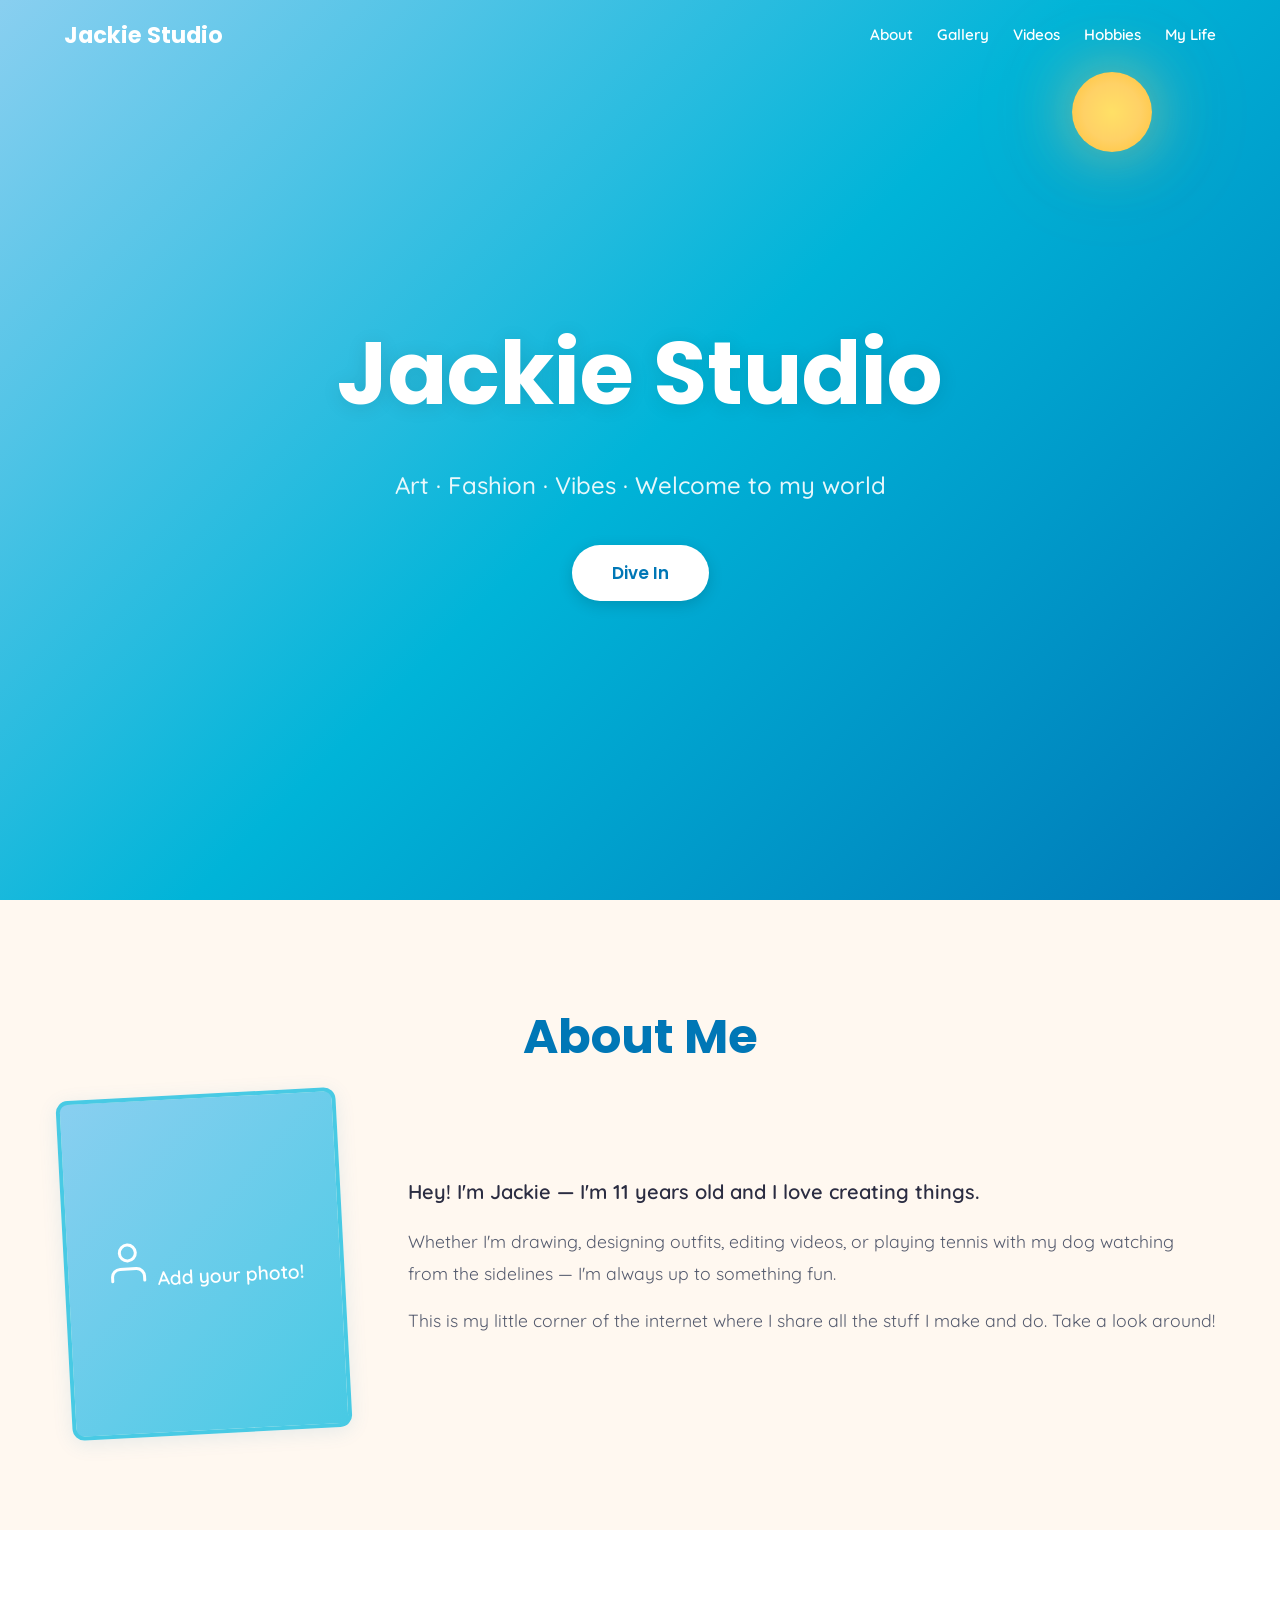
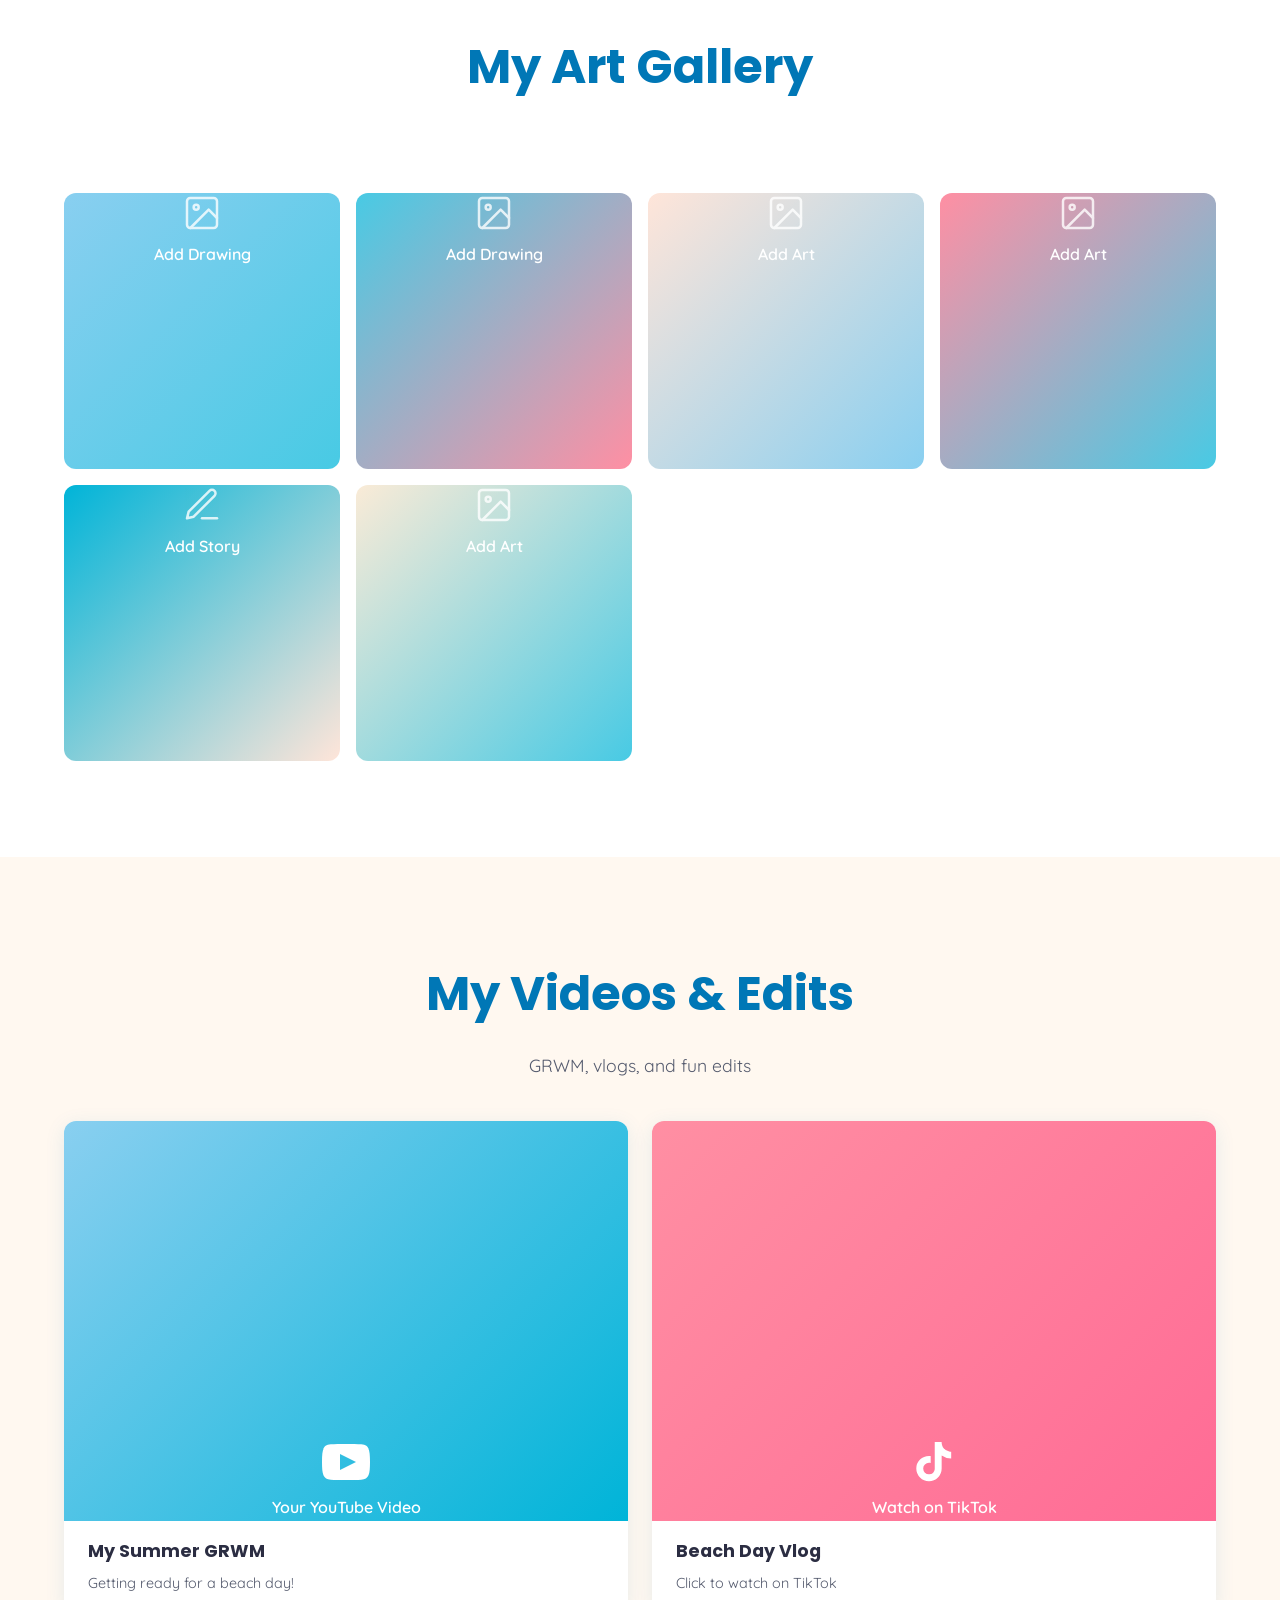
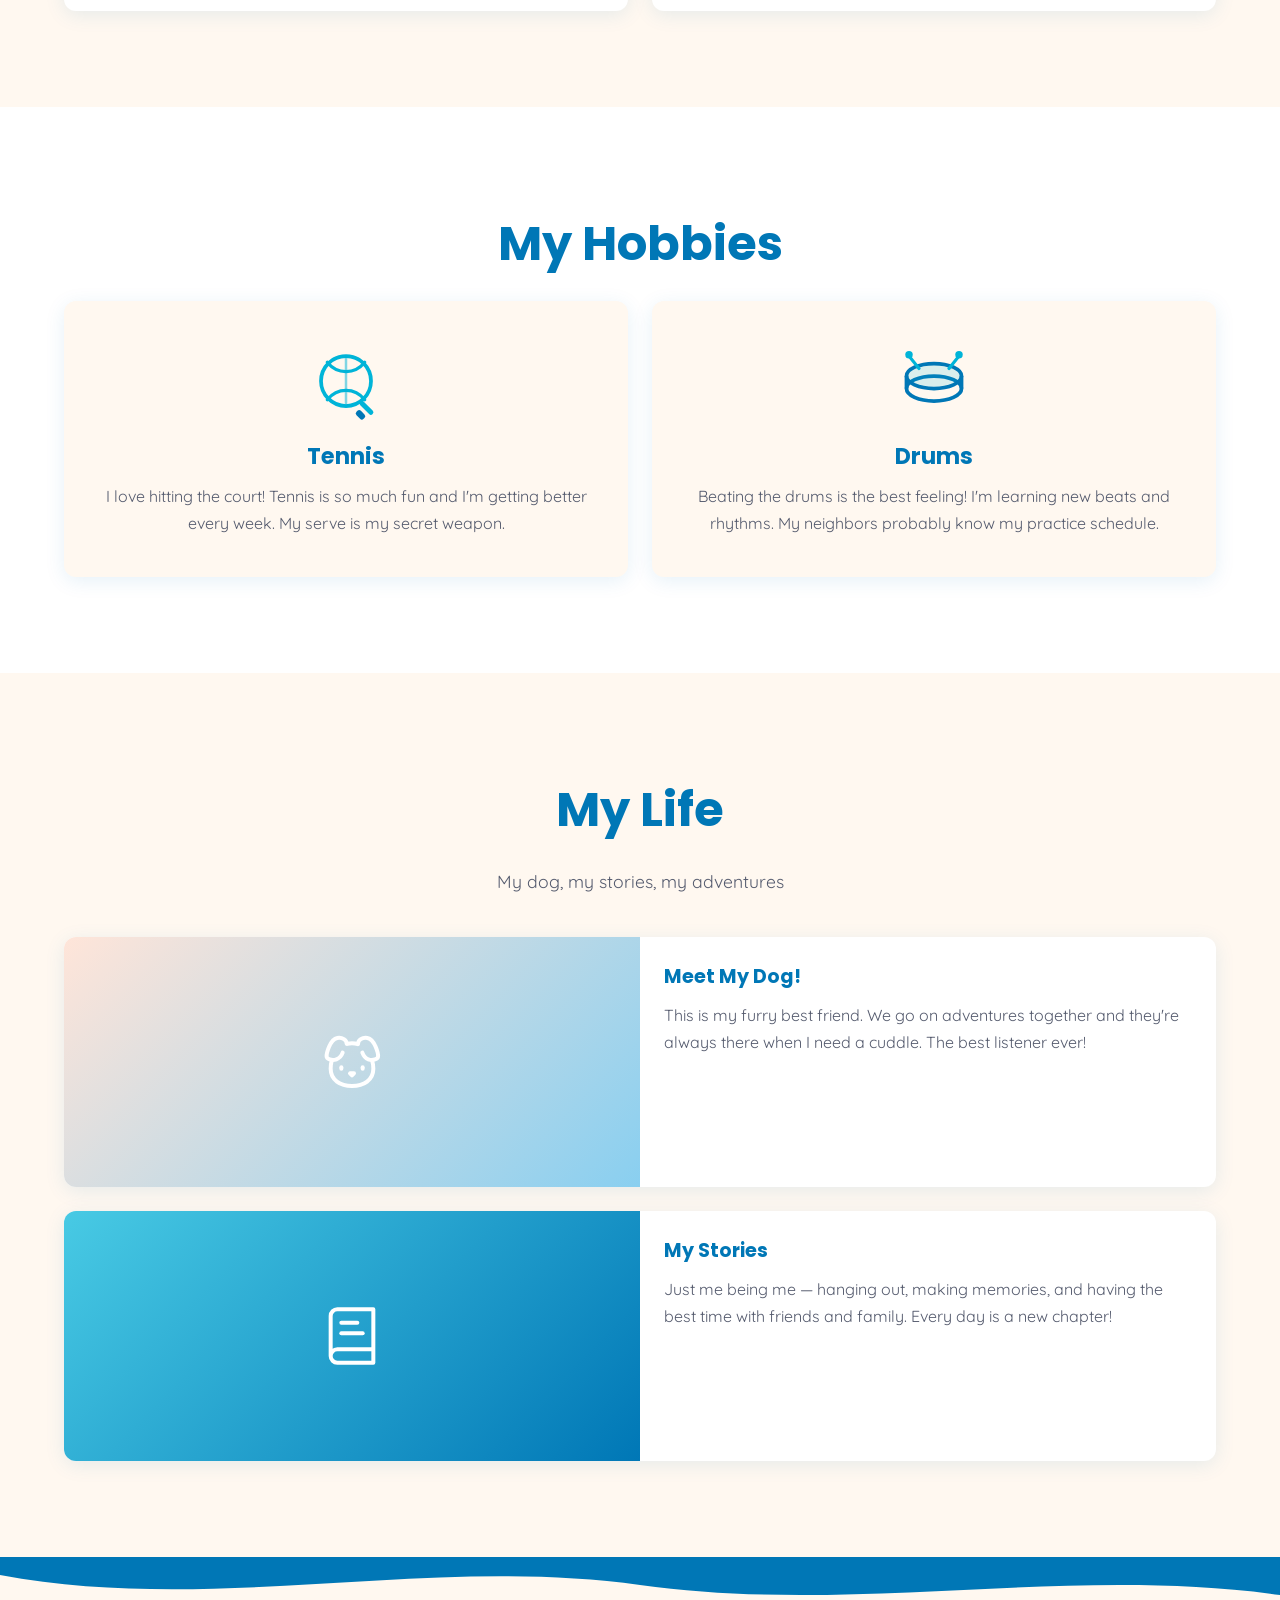
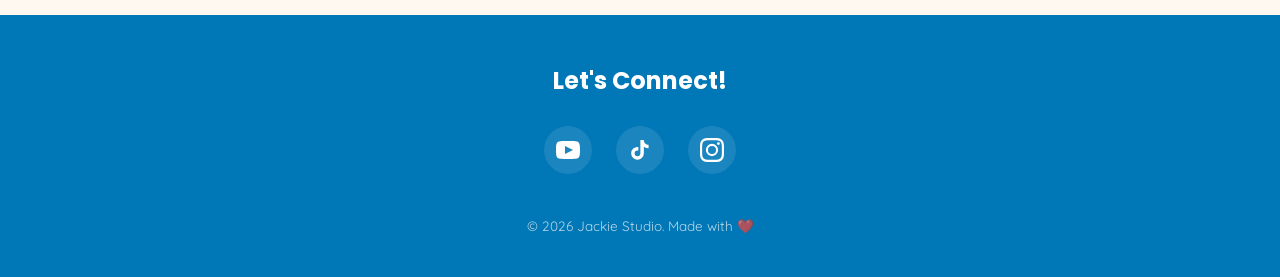
==== index.html @ 84b35cef "Initial commit: Jackie Studio personal website Ocean breeze themed single-page site with hero, about" ====
<!DOCTYPE html>
<html lang="en">
<head>
  <meta charset="UTF-8">
  <meta name="viewport" content="width=device-width, initial-scale=1.0">
  <title>Jackie Studio</title>
  <meta name="description" content="Jackie's creative corner — art, fashion, videos, and vibes.">

  <!-- Fonts -->
  <link rel="preconnect" href="https://fonts.googleapis.com">
  <link rel="preconnect" href="https://fonts.gstatic.com" crossorigin>
  <link href="https://fonts.googleapis.com/css2?family=Poppins:wght@600;700&family=Quicksand:wght@400;500;600&display=swap" rel="stylesheet">

  <!-- Styles -->
  <link rel="stylesheet" href="css/style.css">

  <!-- Favicon (placeholder) -->
  <link rel="icon" href="data:image/svg+xml,<svg xmlns='http://www.w3.org/2000/svg' viewBox='0 0 100 100'><text y='.9em' font-size='90'>🌊</text></svg>">
</head>
<body>

  <!-- ===== NAVBAR ===== -->
  <nav class="navbar" id="navbar">
    <div class="nav-container">
      <a href="#hero" class="nav-logo">Jackie Studio</a>
      <button class="nav-toggle" id="navToggle" aria-label="Toggle menu">
        <span></span>
        <span></span>
        <span></span>
      </button>
      <ul class="nav-links" id="navLinks">
        <li><a href="#about">About</a></li>
        <li><a href="#gallery">Gallery</a></li>
        <li><a href="#videos">Videos</a></li>
        <li><a href="#hobbies">Hobbies</a></li>
        <li><a href="#personal">My Life</a></li>
      </ul>
    </div>
  </nav>

  <!-- ===== HERO ===== -->
  <section class="hero" id="hero">
    <div class="hero-sun"></div>
    <div class="hero-content">
      <h1 class="hero-title">Jackie Studio</h1>
      <p class="hero-tagline">Art &middot; Fashion &middot; Vibes &middot; Welcome to my world</p>
      <a href="#about" class="hero-cta">Dive In</a>
    </div>
    <div class="hero-waves">
      <!-- Wave 1 -->
      <svg class="wave wave-1" viewBox="0 0 2880 120" preserveAspectRatio="none" xmlns="http://www.w3.org/2000/svg">
        <path d="M0,60 C240,120 480,0 720,60 C960,120 1200,0 1440,60 C1680,120 1920,0 2160,60 C2400,120 2640,0 2880,60 L2880,120 L0,120 Z" fill="rgba(255,255,255,0.35)"/>
      </svg>
      <!-- Wave 2 -->
      <svg class="wave wave-2" viewBox="0 0 2880 120" preserveAspectRatio="none" xmlns="http://www.w3.org/2000/svg">
        <path d="M0,80 C180,30 360,110 540,60 C720,10 900,100 1080,60 C1260,20 1440,90 1620,60 C1800,30 1980,100 2160,60 C2340,20 2520,90 2700,60 C2790,40 2880,70 2880,70 L2880,120 L0,120 Z" fill="rgba(255,255,255,0.5)"/>
      </svg>
      <!-- Wave 3 -->
      <svg class="wave wave-3" viewBox="0 0 2880 120" preserveAspectRatio="none" xmlns="http://www.w3.org/2000/svg">
        <path d="M0,40 C360,100 720,20 1080,70 C1440,120 1800,30 2160,80 C2520,30 2700,90 2880,50 L2880,120 L0,120 Z" fill="rgba(255,255,255,0.7)"/>
      </svg>
    </div>
  </section>

  <!-- ===== ABOUT ===== -->
  <section class="section about" id="about">
    <div class="container">
      <h2 class="section-title animate-on-scroll">About Me</h2>
      <div class="about-grid">
        <div class="about-image animate-on-scroll">
          <div class="about-image-frame">
            <div class="about-image-placeholder">
              <svg width="48" height="48" viewBox="0 0 24 24" fill="none" stroke="currentColor" stroke-width="1.5" stroke-linecap="round" stroke-linejoin="round">
                <path d="M20 21v-2a4 4 0 0 0-4-4H8a4 4 0 0 0-4 4v2"/>
                <circle cx="12" cy="7" r="4"/>
              </svg>
              <span>Add your photo!</span>
            </div>
          </div>
        </div>
        <div class="about-text animate-on-scroll">
          <p>Hey! I'm Jackie — I'm 11 years old and I love creating things.</p>
          <p>Whether I'm drawing, designing outfits, editing videos, or playing tennis with my dog watching from the sidelines — I'm always up to something fun.</p>
          <p>This is my little corner of the internet where I share all the stuff I make and do. Take a look around!</p>
        </div>
      </div>
    </div>
  </section>

  <!-- ===== GALLERY ===== -->
  <section class="section gallery" id="gallery">
    <div class="container">
      <h2 class="section-title animate-on-scroll">My Art Gallery</h2>
      <p class="section-subtitle animate-on-scroll">Drawings, fashion designs, and creative stuff</p>
      <div class="gallery-grid">
        <!-- Gallery Item 1 -->
        <div class="gallery-item animate-on-scroll">
          <div class="gallery-placeholder">
            <svg viewBox="0 0 24 24" fill="none" stroke="currentColor" stroke-width="1.5" stroke-linecap="round" stroke-linejoin="round">
              <rect x="3" y="3" width="18" height="18" rx="2" ry="2"/>
              <circle cx="8.5" cy="8.5" r="1.5"/>
              <polyline points="21 15 16 10 5 21"/>
            </svg>
            <span>Add Drawing</span>
          </div>
          <div class="gallery-overlay">
            <span class="gallery-caption">My Drawing</span>
            <span class="gallery-category">Drawing</span>
          </div>
        </div>
        <!-- Gallery Item 2 -->
        <div class="gallery-item animate-on-scroll" style="background: linear-gradient(135deg, #48CAE4, #FF8FA3);">
          <div class="gallery-placeholder">
            <svg viewBox="0 0 24 24" fill="none" stroke="currentColor" stroke-width="1.5" stroke-linecap="round" stroke-linejoin="round">
              <rect x="3" y="3" width="18" height="18" rx="2" ry="2"/>
              <circle cx="8.5" cy="8.5" r="1.5"/>
              <polyline points="21 15 16 10 5 21"/>
            </svg>
            <span>Add Drawing</span>
          </div>
          <div class="gallery-overlay">
            <span class="gallery-caption">Fashion Design</span>
            <span class="gallery-category">Fashion</span>
          </div>
        </div>
        <!-- Gallery Item 3 -->
        <div class="gallery-item animate-on-scroll" style="background: linear-gradient(135deg, #FFE5D9, #89CFF0);">
          <div class="gallery-placeholder">
            <svg viewBox="0 0 24 24" fill="none" stroke="currentColor" stroke-width="1.5" stroke-linecap="round" stroke-linejoin="round">
              <rect x="3" y="3" width="18" height="18" rx="2" ry="2"/>
              <circle cx="8.5" cy="8.5" r="1.5"/>
              <polyline points="21 15 16 10 5 21"/>
            </svg>
            <span>Add Art</span>
          </div>
          <div class="gallery-overlay">
            <span class="gallery-caption">Sketch</span>
            <span class="gallery-category">Drawing</span>
          </div>
        </div>
        <!-- Gallery Item 4 -->
        <div class="gallery-item animate-on-scroll" style="background: linear-gradient(135deg, #FF8FA3, #48CAE4);">
          <div class="gallery-placeholder">
            <svg viewBox="0 0 24 24" fill="none" stroke="currentColor" stroke-width="1.5" stroke-linecap="round" stroke-linejoin="round">
              <rect x="3" y="3" width="18" height="18" rx="2" ry="2"/>
              <circle cx="8.5" cy="8.5" r="1.5"/>
              <polyline points="21 15 16 10 5 21"/>
            </svg>
            <span>Add Art</span>
          </div>
          <div class="gallery-overlay">
            <span class="gallery-caption">Outfit Design</span>
            <span class="gallery-category">Fashion</span>
          </div>
        </div>
        <!-- Gallery Item 5 -->
        <div class="gallery-item animate-on-scroll" style="background: linear-gradient(135deg, #00B4D8, #FFE5D9);">
          <div class="gallery-placeholder">
            <svg viewBox="0 0 24 24" fill="none" stroke="currentColor" stroke-width="1.5" stroke-linecap="round" stroke-linejoin="round">
              <path d="M12 20h9"/>
              <path d="M16.5 3.5a2.121 2.121 0 0 1 3 3L7 19l-4 1 1-4L16.5 3.5z"/>
            </svg>
            <span>Add Story</span>
          </div>
          <div class="gallery-overlay">
            <span class="gallery-caption">Story Excerpt</span>
            <span class="gallery-category">Writing</span>
          </div>
        </div>
        <!-- Gallery Item 6 -->
        <div class="gallery-item animate-on-scroll" style="background: linear-gradient(135deg, #FAEBD7, #48CAE4);">
          <div class="gallery-placeholder">
            <svg viewBox="0 0 24 24" fill="none" stroke="currentColor" stroke-width="1.5" stroke-linecap="round" stroke-linejoin="round">
              <rect x="3" y="3" width="18" height="18" rx="2" ry="2"/>
              <circle cx="8.5" cy="8.5" r="1.5"/>
              <polyline points="21 15 16 10 5 21"/>
            </svg>
            <span>Add Art</span>
          </div>
          <div class="gallery-overlay">
            <span class="gallery-caption">More Art</span>
            <span class="gallery-category">Drawing</span>
          </div>
        </div>
      </div>
    </div>
  </section>

  <!-- Lightbox -->
  <div class="lightbox" id="lightbox" role="dialog" aria-hidden="true">
    <button class="lightbox-close" aria-label="Close">&times;</button>
    <button class="lightbox-prev" aria-label="Previous">&#10094;</button>
    <button class="lightbox-next" aria-label="Next">&#10095;</button>
    <div class="lightbox-content">
      <img class="lightbox-image" id="lightboxImage" src="" alt="">
      <p class="lightbox-caption" id="lightboxCaption"></p>
    </div>
  </div>

  <!-- ===== VIDEOS ===== -->
  <section class="section videos" id="videos">
    <div class="container">
      <h2 class="section-title animate-on-scroll">My Videos & Edits</h2>
      <p class="section-subtitle animate-on-scroll">GRWM, vlogs, and fun edits</p>
      <div class="video-grid">
        <!-- YouTube Video Card -->
        <div class="video-card animate-on-scroll">
          <div class="video-embed">
            <div class="video-placeholder">
              <svg viewBox="0 0 24 24" fill="currentColor">
                <path d="M19.615 3.184c-3.604-.246-11.631-.245-15.23 0-3.897.266-4.356 2.62-4.385 8.816.029 6.185.484 8.549 4.385 8.816 3.6.245 11.626.246 15.23 0 3.897-.266 4.356-2.62 4.385-8.816-.029-6.185-.484-8.549-4.385-8.816zm-10.615 12.816v-8l8 3.993-8 4.007z"/>
              </svg>
              <span>Your YouTube Video</span>
            </div>
          </div>
          <div class="video-info">
            <h3>My Summer GRWM</h3>
            <p>Getting ready for a beach day!</p>
          </div>
        </div>
        <!-- TikTok Link Card -->
        <div class="video-card video-link-card animate-on-scroll">
          <div class="video-embed" style="background: linear-gradient(135deg, #FF8FA3, #FF6B95);">
            <div class="video-placeholder">
              <svg viewBox="0 0 24 24" fill="currentColor">
                <path d="M19.59 6.69a4.83 4.83 0 0 1-3.77-4.25V2h-3.45v13.67a2.89 2.89 0 0 1-2.88 2.5 2.89 2.89 0 0 1 0-5.78c.29 0 .58.04.85.12V9.01a6.33 6.33 0 0 0-.85-.06 6.34 6.34 0 0 0 0 12.68 6.34 6.34 0 0 0 6.34-6.34V8.75a8.18 8.18 0 0 0 4.76 1.52V6.84a4.84 4.84 0 0 1-1-.15z"/>
              </svg>
              <span>Watch on TikTok</span>
            </div>
          </div>
          <div class="video-info">
            <h3>Beach Day Vlog</h3>
            <p>Click to watch on TikTok</p>
          </div>
          <a href="#" target="_blank" rel="noopener" class="video-link-overlay" aria-label="Watch on TikTok"></a>
        </div>
      </div>
    </div>
  </section>

  <!-- ===== HOBBIES ===== -->
  <section class="section hobbies" id="hobbies">
    <div class="container">
      <h2 class="section-title animate-on-scroll">My Hobbies</h2>
      <div class="hobbies-grid">
        <!-- Tennis -->
        <div class="hobby-card animate-on-scroll">
          <div class="hobby-icon">
            <svg viewBox="0 0 64 64" fill="none" xmlns="http://www.w3.org/2000/svg">
              <circle cx="32" cy="32" r="20" stroke="#00B4D8" stroke-width="3"/>
              <path d="M17 17c8 10 22 10 30 0" stroke="#00B4D8" stroke-width="2.5" stroke-linecap="round"/>
              <path d="M17 47c8-10 22-10 30 0" stroke="#00B4D8" stroke-width="2.5" stroke-linecap="round"/>
              <line x1="32" y1="12" x2="32" y2="52" stroke="#00B4D8" stroke-width="2" opacity="0.5"/>
              <rect x="42" y="50" width="4" height="14" rx="2" fill="#00B4D8" transform="rotate(-45 42 50)"/>
              <rect x="39" y="58" width="5" height="8" rx="2" fill="#0077B6" transform="rotate(-45 39 58)"/>
            </svg>
          </div>
          <h3>Tennis</h3>
          <p>I love hitting the court! Tennis is so much fun and I'm getting better every week. My serve is my secret weapon.</p>
        </div>
        <!-- Drums -->
        <div class="hobby-card animate-on-scroll">
          <div class="hobby-icon">
            <svg viewBox="0 0 64 64" fill="none" xmlns="http://www.w3.org/2000/svg">
              <ellipse cx="32" cy="38" rx="22" ry="10" stroke="#0077B6" stroke-width="3"/>
              <line x1="10" y1="38" x2="10" y2="28" stroke="#0077B6" stroke-width="3"/>
              <line x1="54" y1="38" x2="54" y2="28" stroke="#0077B6" stroke-width="3"/>
              <ellipse cx="32" cy="28" rx="22" ry="10" stroke="#0077B6" stroke-width="3" fill="rgba(0,180,216,0.15)"/>
              <line x1="20" y1="22" x2="12" y2="12" stroke="#00B4D8" stroke-width="2.5" stroke-linecap="round"/>
              <line x1="44" y1="22" x2="52" y2="12" stroke="#00B4D8" stroke-width="2.5" stroke-linecap="round"/>
              <circle cx="12" cy="11" r="3" fill="#00B4D8"/>
              <circle cx="52" cy="11" r="3" fill="#00B4D8"/>
            </svg>
          </div>
          <h3>Drums</h3>
          <p>Beating the drums is the best feeling! I'm learning new beats and rhythms. My neighbors probably know my practice schedule.</p>
        </div>
      </div>
    </div>
  </section>

  <!-- ===== PERSONAL ===== -->
  <section class="section personal" id="personal">
    <div class="container">
      <h2 class="section-title animate-on-scroll">My Life</h2>
      <p class="section-subtitle animate-on-scroll">My dog, my stories, my adventures</p>
      <div class="personal-grid">
        <!-- Dog Card -->
        <div class="personal-card animate-on-scroll">
          <div class="personal-card-image">
            <svg width="64" height="64" viewBox="0 0 24 24" fill="none" stroke="currentColor" stroke-width="1.5" stroke-linecap="round" stroke-linejoin="round">
              <path d="M10 5.172C10 3.782 8.423 2.679 6.5 3c-2.823.47-4.113 6.006-4 7 .08.703 1.725 1.722 3.656 1 1.261-.472 1.96-1.45 2.344-2.5"/>
              <path d="M14.267 5.172c0-1.39 1.577-2.493 3.5-2.172 2.823.47 4.113 6.006 4 7-.08.703-1.725 1.722-3.656 1-1.261-.472-1.855-1.45-2.239-2.5"/>
              <path d="M8 14v.5"/>
              <path d="M16 14v.5"/>
              <path d="M11.25 16.25h1.5L12 17l-.75-.75z"/>
              <path d="M4.42 11.247A13.152 13.152 0 0 0 4 14.556C4 18.728 7.582 21 12 21s8-2.272 8-6.444c0-1.061-.162-2.2-.493-3.309m-9.243-6.082A8.801 8.801 0 0 1 12 5c.78 0 1.5.108 2.161.306"/>
            </svg>
          </div>
          <div class="personal-card-content">
            <h3>Meet My Dog!</h3>
            <p>This is my furry best friend. We go on adventures together and they're always there when I need a cuddle. The best listener ever!</p>
          </div>
        </div>
        <!-- Stories Card -->
        <div class="personal-card animate-on-scroll">
          <div class="personal-card-image" style="background: linear-gradient(135deg, #48CAE4, #0077B6);">
            <svg width="64" height="64" viewBox="0 0 24 24" fill="none" stroke="currentColor" stroke-width="1.5" stroke-linecap="round" stroke-linejoin="round">
              <path d="M4 19.5v-15A2.5 2.5 0 0 1 6.5 2H20v20H6.5a2.5 2.5 0 0 1 0-5H20"/>
              <path d="M8 7h6"/>
              <path d="M8 11h8"/>
            </svg>
          </div>
          <div class="personal-card-content">
            <h3>My Stories</h3>
            <p>Just me being me — hanging out, making memories, and having the best time with friends and family. Every day is a new chapter!</p>
          </div>
        </div>
      </div>
    </div>
  </section>

  <!-- ===== FOOTER ===== -->
  <footer class="footer" id="footer">
    <div class="footer-waves">
      <svg viewBox="0 0 1440 60" preserveAspectRatio="none" xmlns="http://www.w3.org/2000/svg">
        <path d="M0,60 L0,20 C240,60 480,0 720,30 C960,60 1200,10 1440,40 L1440,60 Z" fill="var(--color-sand-light)"/>
      </svg>
    </div>
    <div class="footer-content container">
      <h3>Let's Connect!</h3>
      <div class="social-links">
        <!-- YouTube -->
        <a href="#" target="_blank" rel="noopener" class="social-link" aria-label="YouTube">
          <svg viewBox="0 0 24 24"><path d="M19.615 3.184c-3.604-.246-11.631-.245-15.23 0-3.897.266-4.356 2.62-4.385 8.816.029 6.185.484 8.549 4.385 8.816 3.6.245 11.626.246 15.23 0 3.897-.266 4.356-2.62 4.385-8.816-.029-6.185-.484-8.549-4.385-8.816zm-10.615 12.816v-8l8 3.993-8 4.007z"/></svg>
        </a>
        <!-- TikTok -->
        <a href="#" target="_blank" rel="noopener" class="social-link" aria-label="TikTok">
          <svg viewBox="0 0 24 24"><path d="M19.59 6.69a4.83 4.83 0 0 1-3.77-4.25V2h-3.45v13.67a2.89 2.89 0 0 1-2.88 2.5 2.89 2.89 0 0 1 0-5.78c.29 0 .58.04.85.12V9.01a6.33 6.33 0 0 0-.85-.06 6.34 6.34 0 0 0 0 12.68 6.34 6.34 0 0 0 6.34-6.34V8.75a8.18 8.18 0 0 0 4.76 1.52V6.84a4.84 4.84 0 0 1-1-.15z"/></svg>
        </a>
        <!-- Instagram -->
        <a href="#" target="_blank" rel="noopener" class="social-link" aria-label="Instagram">
          <svg viewBox="0 0 24 24"><path d="M12 2.163c3.204 0 3.584.012 4.85.07 3.252.148 4.771 1.691 4.919 4.919.058 1.265.069 1.645.069 4.849 0 3.205-.012 3.584-.069 4.849-.149 3.225-1.664 4.771-4.919 4.919-1.266.058-1.644.07-4.85.07-3.204 0-3.584-.012-4.849-.07-3.26-.149-4.771-1.699-4.919-4.92-.058-1.265-.07-1.644-.07-4.849 0-3.204.013-3.583.07-4.849.149-3.227 1.664-4.771 4.919-4.919 1.266-.057 1.645-.069 4.849-.069zM12 0C8.741 0 8.333.014 7.053.072 2.695.272.273 2.69.073 7.052.014 8.333 0 8.741 0 12c0 3.259.014 3.668.072 4.948.2 4.358 2.618 6.78 6.98 6.98C8.333 23.986 8.741 24 12 24c3.259 0 3.668-.014 4.948-.072 4.354-.2 6.782-2.618 6.979-6.98.059-1.28.073-1.689.073-4.948 0-3.259-.014-3.667-.072-4.947-.196-4.354-2.617-6.78-6.979-6.98C15.668.014 15.259 0 12 0zm0 5.838a6.162 6.162 0 1 0 0 12.324 6.162 6.162 0 0 0 0-12.324zM12 16a4 4 0 1 1 0-8 4 4 0 0 1 0 8zm6.406-11.845a1.44 1.44 0 1 0 0 2.881 1.44 1.44 0 0 0 0-2.881z"/></svg>
        </a>
      </div>
      <p class="footer-copy">&copy; 2026 Jackie Studio. Made with &#10084;&#65039;</p>
    </div>
  </footer>

  <!-- Scripts -->
  <script src="js/main.js"></script>
</body>
</html>
---- css/style.css ----
/* ========================================
   Jackie Studio — Ocean Breeze Theme
   ======================================== */

/* --- Design Tokens --- */
:root {
  --color-sky: #89CFF0;
  --color-ocean-light: #48CAE4;
  --color-ocean: #00B4D8;
  --color-ocean-deep: #0077B6;

  --color-sand: #FAEBD7;
  --color-sand-light: #FFF8F0;
  --color-shell: #FFE5D9;
  --color-coral: #FF8FA3;

  --color-white: #FFFFFF;
  --color-text: #2B2D42;
  --color-text-light: #555B6E;

  --font-heading: 'Poppins', sans-serif;
  --font-body: 'Quicksand', sans-serif;

  --space-xs: 0.5rem;
  --space-sm: 1rem;
  --space-md: 1.5rem;
  --space-lg: 2.5rem;
  --space-xl: 4rem;
  --space-2xl: 6rem;

  --radius: 12px;
  --shadow-card: 0 4px 20px rgba(0, 119, 182, 0.1);
  --shadow-card-hover: 0 8px 30px rgba(0, 119, 182, 0.18);
  --transition: 0.3s ease;
}

/* --- Reset --- */
*, *::before, *::after {
  box-sizing: border-box;
  margin: 0;
  padding: 0;
}

html {
  scroll-behavior: smooth;
  scroll-padding-top: 80px;
}

body {
  font-family: var(--font-body);
  color: var(--color-text);
  background: var(--color-sand-light);
  line-height: 1.7;
  overflow-x: hidden;
}

img {
  max-width: 100%;
  display: block;
}

a {
  text-decoration: none;
  color: inherit;
}

/* --- Layout --- */
.container {
  max-width: 1200px;
  margin: 0 auto;
  padding: 0 var(--space-md);
}

.section {
  padding: var(--space-2xl) 0;
  position: relative;
}

.section-title {
  font-family: var(--font-heading);
  font-size: clamp(2rem, 5vw, 3rem);
  text-align: center;
  margin-bottom: var(--space-sm);
  color: var(--color-ocean-deep);
}

.section-subtitle {
  text-align: center;
  color: var(--color-text-light);
  margin-bottom: var(--space-lg);
  font-size: 1.1rem;
}

/* --- Navbar --- */
.navbar {
  position: fixed;
  top: 0;
  width: 100%;
  z-index: 1000;
  padding: var(--space-sm) 0;
  transition: background var(--transition), box-shadow var(--transition);
}

.navbar.scrolled {
  background: var(--color-white);
  box-shadow: 0 2px 16px rgba(0, 0, 0, 0.08);
}

.navbar.scrolled .nav-logo {
  color: var(--color-ocean-deep);
}

.navbar.scrolled .nav-links a {
  color: var(--color-text);
}

.navbar.scrolled .nav-toggle span {
  background: var(--color-ocean-deep);
}

.nav-container {
  max-width: 1200px;
  margin: 0 auto;
  padding: 0 var(--space-md);
  display: flex;
  align-items: center;
  justify-content: space-between;
}

.nav-logo {
  font-family: var(--font-heading);
  font-size: 1.4rem;
  font-weight: 700;
  color: var(--color-white);
  transition: color var(--transition);
}

.nav-links {
  display: flex;
  list-style: none;
  gap: var(--space-md);
}

.nav-links a {
  font-family: var(--font-body);
  font-weight: 600;
  font-size: 0.95rem;
  color: var(--color-white);
  transition: color var(--transition);
  position: relative;
}

.nav-links a::after {
  content: '';
  position: absolute;
  bottom: -4px;
  left: 0;
  width: 0;
  height: 2px;
  background: var(--color-coral);
  transition: width var(--transition);
}

.nav-links a:hover::after {
  width: 100%;
}

/* Hamburger */
.nav-toggle {
  display: none;
  flex-direction: column;
  gap: 5px;
  background: none;
  border: none;
  cursor: pointer;
  padding: 4px;
}

.nav-toggle span {
  display: block;
  width: 26px;
  height: 3px;
  background: var(--color-white);
  border-radius: 2px;
  transition: var(--transition);
}

.nav-toggle.active span:nth-child(1) {
  transform: rotate(45deg) translate(5px, 6px);
}

.nav-toggle.active span:nth-child(2) {
  opacity: 0;
}

.nav-toggle.active span:nth-child(3) {
  transform: rotate(-45deg) translate(5px, -6px);
}

/* --- Hero --- */
.hero {
  min-height: 100vh;
  display: flex;
  align-items: center;
  justify-content: center;
  position: relative;
  background: linear-gradient(135deg, var(--color-sky) 0%, var(--color-ocean) 50%, var(--color-ocean-deep) 100%);
  overflow: hidden;
}

.hero-content {
  text-align: center;
  z-index: 2;
  padding: 0 var(--space-md);
}

.hero-title {
  font-family: var(--font-heading);
  font-size: clamp(3rem, 8vw, 5.5rem);
  font-weight: 700;
  color: var(--color-white);
  margin-bottom: var(--space-sm);
  text-shadow: 0 2px 20px rgba(0, 0, 0, 0.1);
}

.hero-tagline {
  font-size: clamp(1.1rem, 3vw, 1.5rem);
  color: rgba(255, 255, 255, 0.9);
  margin-bottom: var(--space-lg);
  font-weight: 500;
}

.hero-cta {
  display: inline-block;
  padding: 0.85rem 2.5rem;
  background: var(--color-white);
  color: var(--color-ocean-deep);
  font-family: var(--font-heading);
  font-weight: 600;
  font-size: 1.05rem;
  border-radius: 50px;
  transition: transform var(--transition), box-shadow var(--transition);
  box-shadow: 0 4px 15px rgba(0, 0, 0, 0.15);
}

.hero-cta:hover {
  transform: translateY(-3px);
  box-shadow: 0 8px 25px rgba(0, 0, 0, 0.2);
}

/* Sun decoration */
.hero-sun {
  position: absolute;
  top: 8%;
  right: 10%;
  width: 80px;
  height: 80px;
  border-radius: 50%;
  background: radial-gradient(circle, #FFE066, #FFD166, #FFC233);
  box-shadow: 0 0 60px rgba(255, 209, 102, 0.5), 0 0 120px rgba(255, 209, 102, 0.2);
  animation: sun-pulse 4s ease-in-out infinite;
  z-index: 1;
}

@keyframes sun-pulse {
  0%, 100% { box-shadow: 0 0 60px rgba(255, 209, 102, 0.5), 0 0 120px rgba(255, 209, 102, 0.2); }
  50% { box-shadow: 0 0 80px rgba(255, 209, 102, 0.7), 0 0 160px rgba(255, 209, 102, 0.3); }
}

/* Waves */
.hero-waves {
  position: absolute;
  bottom: -2px;
  left: 0;
  width: 100%;
  z-index: 1;
}

.wave {
  position: absolute;
  bottom: 0;
  left: 0;
  width: 200%;
  height: 100%;
}

.wave-1 { animation: wave-slide 7s linear infinite; }
.wave-2 { animation: wave-slide 11s linear infinite reverse; }
.wave-3 { animation: wave-slide 15s linear infinite; }

@keyframes wave-slide {
  0% { transform: translateX(0); }
  100% { transform: translateX(-50%); }
}

/* --- About --- */
.about {
  background: var(--color-sand-light);
}

.about-grid {
  display: grid;
  grid-template-columns: 1fr;
  gap: var(--space-lg);
  align-items: center;
}

.about-image-frame {
  width: 280px;
  height: 340px;
  margin: 0 auto;
  border-radius: var(--radius);
  border: 4px solid var(--color-ocean-light);
  overflow: hidden;
  background: linear-gradient(135deg, var(--color-sky), var(--color-ocean-light));
  display: flex;
  align-items: center;
  justify-content: center;
  transform: rotate(-3deg);
  box-shadow: var(--shadow-card);
  transition: transform var(--transition);
}

.about-image-frame:hover {
  transform: rotate(0deg);
}

.about-image-frame img {
  width: 100%;
  height: 100%;
  object-fit: cover;
}

.about-image-placeholder {
  color: white;
  font-size: 1.2rem;
  font-weight: 600;
  text-align: center;
  padding: var(--space-sm);
}

.about-text p {
  margin-bottom: var(--space-sm);
  font-size: 1.1rem;
  color: var(--color-text-light);
  line-height: 1.8;
}

.about-text p:first-child {
  font-size: 1.25rem;
  color: var(--color-text);
  font-weight: 600;
}

/* --- Gallery --- */
.gallery {
  background: var(--color-white);
}

.gallery-grid {
  display: grid;
  grid-template-columns: repeat(auto-fill, minmax(250px, 1fr));
  gap: var(--space-sm);
}

.gallery-item {
  position: relative;
  overflow: hidden;
  border-radius: var(--radius);
  cursor: pointer;
  aspect-ratio: 1;
  background: linear-gradient(135deg, var(--color-sky), var(--color-ocean-light));
}

.gallery-item img {
  width: 100%;
  height: 100%;
  object-fit: cover;
  transition: transform 0.4s ease;
}

.gallery-item:hover img {
  transform: scale(1.08);
}

.gallery-overlay {
  position: absolute;
  bottom: 0;
  left: 0;
  right: 0;
  background: linear-gradient(transparent, rgba(0, 119, 182, 0.85));
  padding: var(--space-md);
  opacity: 0;
  transform: translateY(10px);
  transition: all var(--transition);
  color: var(--color-white);
}

.gallery-item:hover .gallery-overlay {
  opacity: 1;
  transform: translateY(0);
}

.gallery-caption {
  font-weight: 600;
  font-size: 1rem;
  display: block;
}

.gallery-category {
  font-size: 0.8rem;
  opacity: 0.8;
  text-transform: uppercase;
  letter-spacing: 1px;
  margin-top: 4px;
  display: block;
}

.gallery-placeholder {
  display: flex;
  flex-direction: column;
  align-items: center;
  justify-content: center;
  color: white;
  font-weight: 600;
  gap: 0.5rem;
}

.gallery-placeholder svg {
  width: 40px;
  height: 40px;
  opacity: 0.8;
}

/* --- Lightbox --- */
.lightbox {
  position: fixed;
  inset: 0;
  background: rgba(0, 0, 0, 0.92);
  z-index: 2000;
  display: flex;
  align-items: center;
  justify-content: center;
  opacity: 0;
  visibility: hidden;
  transition: opacity 0.3s ease, visibility 0.3s ease;
}

.lightbox.active {
  opacity: 1;
  visibility: visible;
}

.lightbox-content {
  text-align: center;
}

.lightbox-image {
  max-width: 90vw;
  max-height: 80vh;
  border-radius: var(--radius);
  object-fit: contain;
}

.lightbox-caption {
  color: var(--color-white);
  margin-top: var(--space-sm);
  font-size: 1.1rem;
  font-weight: 500;
}

.lightbox-close,
.lightbox-prev,
.lightbox-next {
  position: absolute;
  background: none;
  border: none;
  color: var(--color-white);
  font-size: 2rem;
  cursor: pointer;
  padding: var(--space-sm);
  transition: color var(--transition);
  z-index: 2001;
}

.lightbox-close:hover,
.lightbox-prev:hover,
.lightbox-next:hover {
  color: var(--color-coral);
}

.lightbox-close {
  top: 20px;
  right: 30px;
  font-size: 2.5rem;
}

.lightbox-prev {
  left: 20px;
  top: 50%;
  transform: translateY(-50%);
}

.lightbox-next {
  right: 20px;
  top: 50%;
  transform: translateY(-50%);
}

/* --- Videos --- */
.videos {
  background: var(--color-sand-light);
}

.video-grid {
  display: grid;
  grid-template-columns: 1fr;
  gap: var(--space-md);
}

.video-card {
  background: var(--color-white);
  border-radius: var(--radius);
  overflow: hidden;
  box-shadow: var(--shadow-card);
  transition: transform var(--transition), box-shadow var(--transition);
}

.video-card:hover {
  transform: translateY(-4px);
  box-shadow: var(--shadow-card-hover);
}

.video-embed {
  position: relative;
  padding-top: 56.25%;
  background: linear-gradient(135deg, var(--color-sky), var(--color-ocean));
}

.video-embed iframe {
  position: absolute;
  top: 0;
  left: 0;
  width: 100%;
  height: 100%;
}

.video-link-card {
  position: relative;
}

.video-link-overlay {
  position: absolute;
  inset: 0;
  z-index: 5;
}

.video-placeholder {
  display: flex;
  flex-direction: column;
  align-items: center;
  justify-content: center;
  color: var(--color-white);
  font-weight: 600;
  gap: var(--space-xs);
  padding-top: 0;
}

.video-placeholder svg {
  width: 48px;
  height: 48px;
}

.video-info {
  padding: var(--space-sm) var(--space-md);
}

.video-info h3 {
  font-family: var(--font-heading);
  font-size: 1.1rem;
  margin-bottom: 4px;
}

.video-info p {
  color: var(--color-text-light);
  font-size: 0.9rem;
}

/* --- Hobbies --- */
.hobbies {
  background: var(--color-white);
}

.hobbies-grid {
  display: grid;
  grid-template-columns: 1fr;
  gap: var(--space-md);
}

.hobby-card {
  background: var(--color-sand-light);
  border-radius: var(--radius);
  padding: var(--space-lg);
  text-align: center;
  box-shadow: var(--shadow-card);
  transition: transform var(--transition), box-shadow var(--transition);
}

.hobby-card:hover {
  transform: translateY(-4px);
  box-shadow: var(--shadow-card-hover);
}

.hobby-icon {
  width: 80px;
  height: 80px;
  margin: 0 auto var(--space-sm);
  display: flex;
  align-items: center;
  justify-content: center;
}

.hobby-icon svg {
  width: 100%;
  height: 100%;
}

.hobby-card h3 {
  font-family: var(--font-heading);
  font-size: 1.4rem;
  color: var(--color-ocean-deep);
  margin-bottom: var(--space-xs);
}

.hobby-card p {
  color: var(--color-text-light);
  line-height: 1.7;
}

/* --- Personal --- */
.personal {
  background: var(--color-sand-light);
}

.personal-grid {
  display: grid;
  grid-template-columns: 1fr;
  gap: var(--space-md);
}

.personal-card {
  display: grid;
  grid-template-columns: 1fr;
  background: var(--color-white);
  border-radius: var(--radius);
  overflow: hidden;
  box-shadow: var(--shadow-card);
  transition: transform var(--transition), box-shadow var(--transition);
}

.personal-card:hover {
  transform: translateY(-3px);
  box-shadow: var(--shadow-card-hover);
}

.personal-card-image {
  width: 100%;
  height: 250px;
  background: linear-gradient(135deg, var(--color-shell), var(--color-sky));
  display: flex;
  align-items: center;
  justify-content: center;
  color: white;
  font-size: 3rem;
  overflow: hidden;
}

.personal-card-image img {
  width: 100%;
  height: 100%;
  object-fit: cover;
}

.personal-card-content {
  padding: var(--space-md);
}

.personal-card-content h3 {
  font-family: var(--font-heading);
  font-size: 1.2rem;
  color: var(--color-ocean-deep);
  margin-bottom: var(--space-xs);
}

.personal-card-content p {
  color: var(--color-text-light);
  line-height: 1.7;
}

/* --- Footer --- */
.footer {
  background: var(--color-ocean-deep);
  color: var(--color-white);
  padding: var(--space-xl) 0 var(--space-lg);
  position: relative;
}

.footer-waves {
  position: absolute;
  top: -2px;
  left: 0;
  width: 100%;
  overflow: hidden;
}

.footer-waves svg {
  display: block;
  width: 100%;
  height: 60px;
}

.footer-content {
  text-align: center;
  padding-top: var(--space-lg);
}

.footer-content h3 {
  font-family: var(--font-heading);
  font-size: 1.5rem;
  margin-bottom: var(--space-md);
}

.social-links {
  display: flex;
  justify-content: center;
  gap: var(--space-md);
  margin-bottom: var(--space-lg);
}

.social-link {
  width: 48px;
  height: 48px;
  border-radius: 50%;
  background: rgba(255, 255, 255, 0.1);
  display: flex;
  align-items: center;
  justify-content: center;
  transition: background var(--transition), transform var(--transition);
}

.social-link:hover {
  background: var(--color-coral);
  transform: scale(1.15);
}

.social-link svg {
  width: 24px;
  height: 24px;
  fill: var(--color-white);
}

.footer-copy {
  font-size: 0.85rem;
  opacity: 0.7;
}

/* --- Scroll Animations --- */
.animate-on-scroll {
  opacity: 0;
  transform: translateY(30px);
  transition: opacity 0.6s ease, transform 0.6s ease;
}

.animate-on-scroll.is-visible {
  opacity: 1;
  transform: translateY(0);
}

/* Staggered gallery items */
.gallery-item.animate-on-scroll:nth-child(2) { transition-delay: 0.1s; }
.gallery-item.animate-on-scroll:nth-child(3) { transition-delay: 0.15s; }
.gallery-item.animate-on-scroll:nth-child(4) { transition-delay: 0.2s; }
.gallery-item.animate-on-scroll:nth-child(5) { transition-delay: 0.25s; }
.gallery-item.animate-on-scroll:nth-child(6) { transition-delay: 0.3s; }

/* --- Responsive --- */
@media (min-width: 480px) {
  .gallery-grid {
    grid-template-columns: repeat(2, 1fr);
  }
}

@media (min-width: 768px) {
  .nav-toggle {
    display: none;
  }

  .nav-links {
    display: flex;
  }

  .about-grid {
    grid-template-columns: auto 1fr;
    gap: var(--space-xl);
  }

  .about-image-frame {
    margin: 0;
  }

  .gallery-grid {
    grid-template-columns: repeat(3, 1fr);
  }

  .video-grid {
    grid-template-columns: repeat(2, 1fr);
  }

  .hobbies-grid {
    grid-template-columns: repeat(2, 1fr);
  }

  .personal-card {
    grid-template-columns: 1fr 1fr;
  }

  .personal-card-image {
    height: 100%;
    min-height: 250px;
  }

  .section {
    padding: var(--space-2xl) 0;
  }
}

@media (min-width: 1024px) {
  .gallery-grid {
    grid-template-columns: repeat(4, 1fr);
  }
}

/* Mobile-only: show hamburger, hide links */
@media (max-width: 767px) {
  .nav-toggle {
    display: flex;
  }

  .nav-links {
    position: absolute;
    top: 100%;
    left: 0;
    right: 0;
    flex-direction: column;
    background: var(--color-ocean-deep);
    padding: var(--space-sm);
    gap: var(--space-xs);
    display: none;
  }

  .nav-links.active {
    display: flex;
  }

  .nav-links a {
    color: var(--color-white);
    padding: var(--space-xs);
    text-align: center;
  }

  .navbar.scrolled .nav-links {
    background: var(--color-white);
    box-shadow: 0 8px 20px rgba(0, 0, 0, 0.08);
  }

  .navbar.scrolled .nav-links a {
    color: var(--color-text);
  }

  .hero-sun {
    width: 50px;
    height: 50px;
    top: 12%;
    right: 8%;
  }
}

/* Reduced motion */
@media (prefers-reduced-motion: reduce) {
  *, *::before, *::after {
    animation-duration: 0.01ms !important;
    transition-duration: 0.01ms !important;
  }
  html {
    scroll-behavior: auto;
  }
}
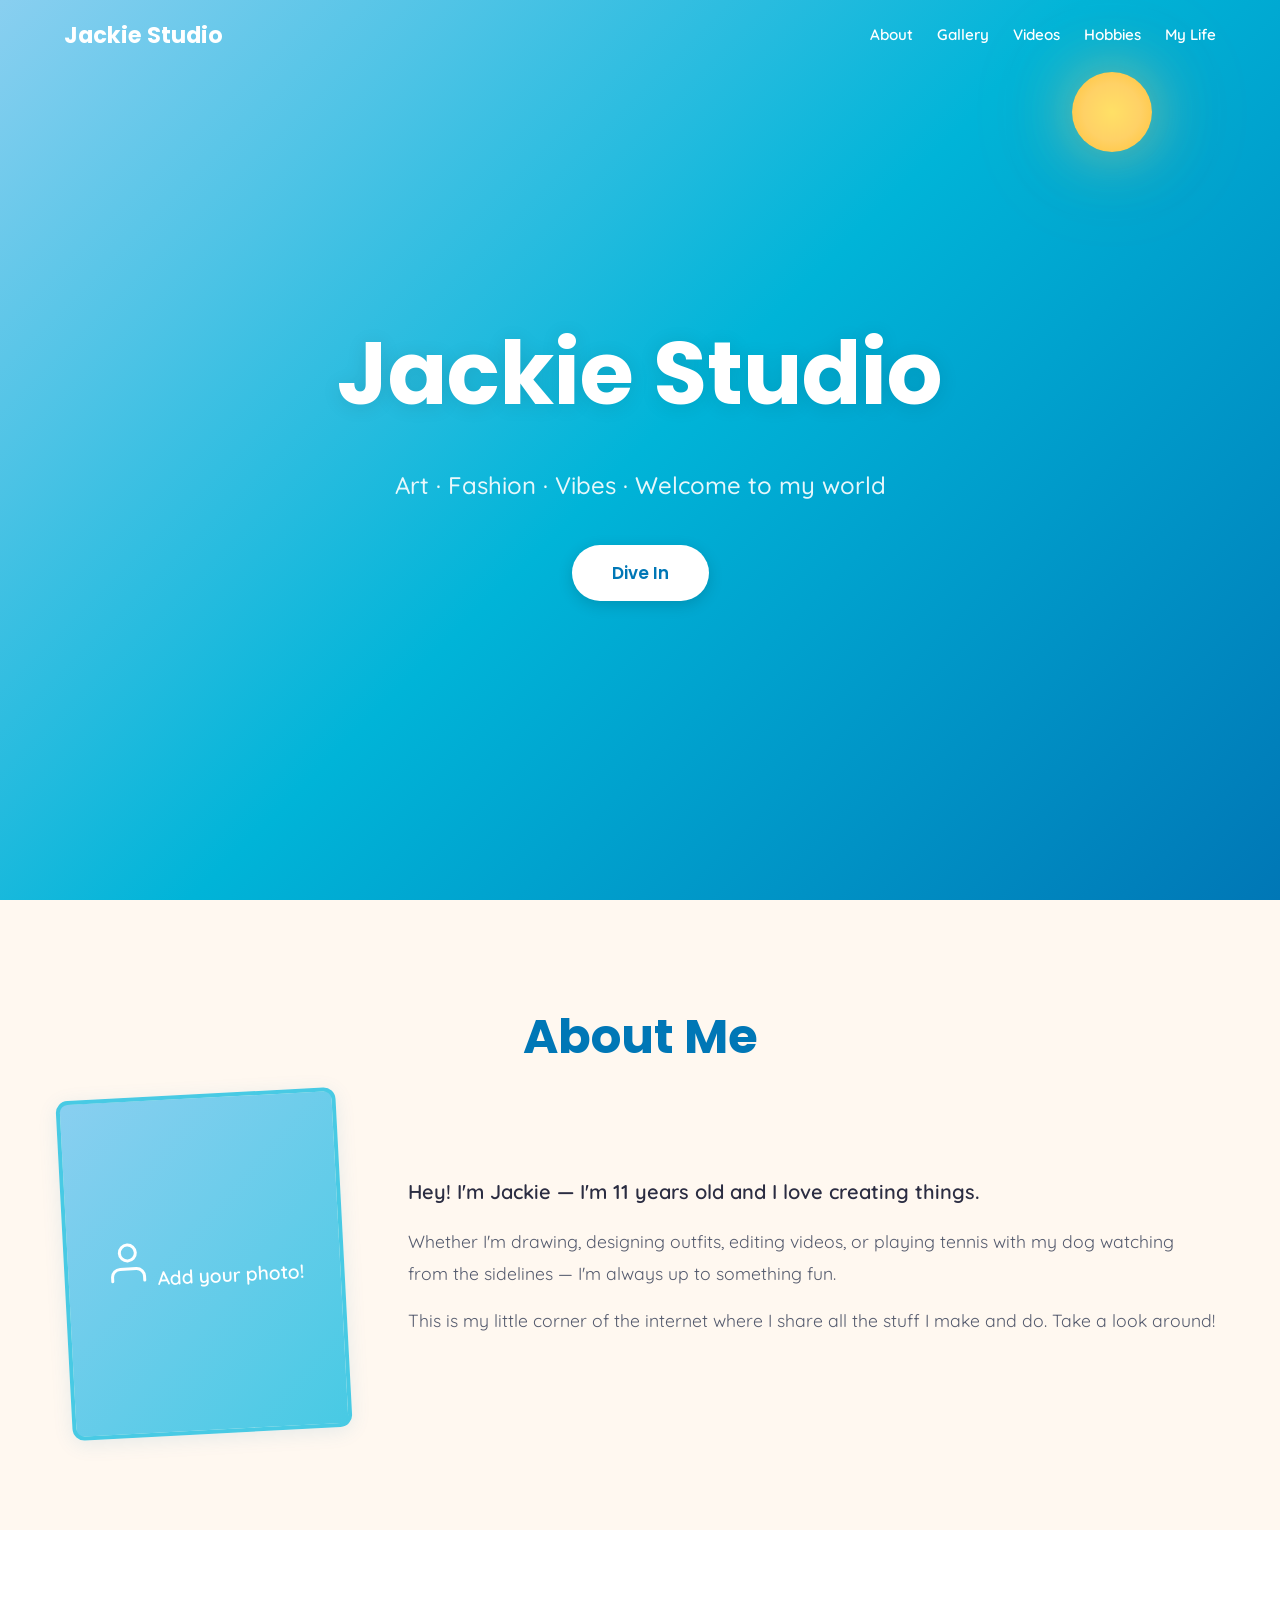
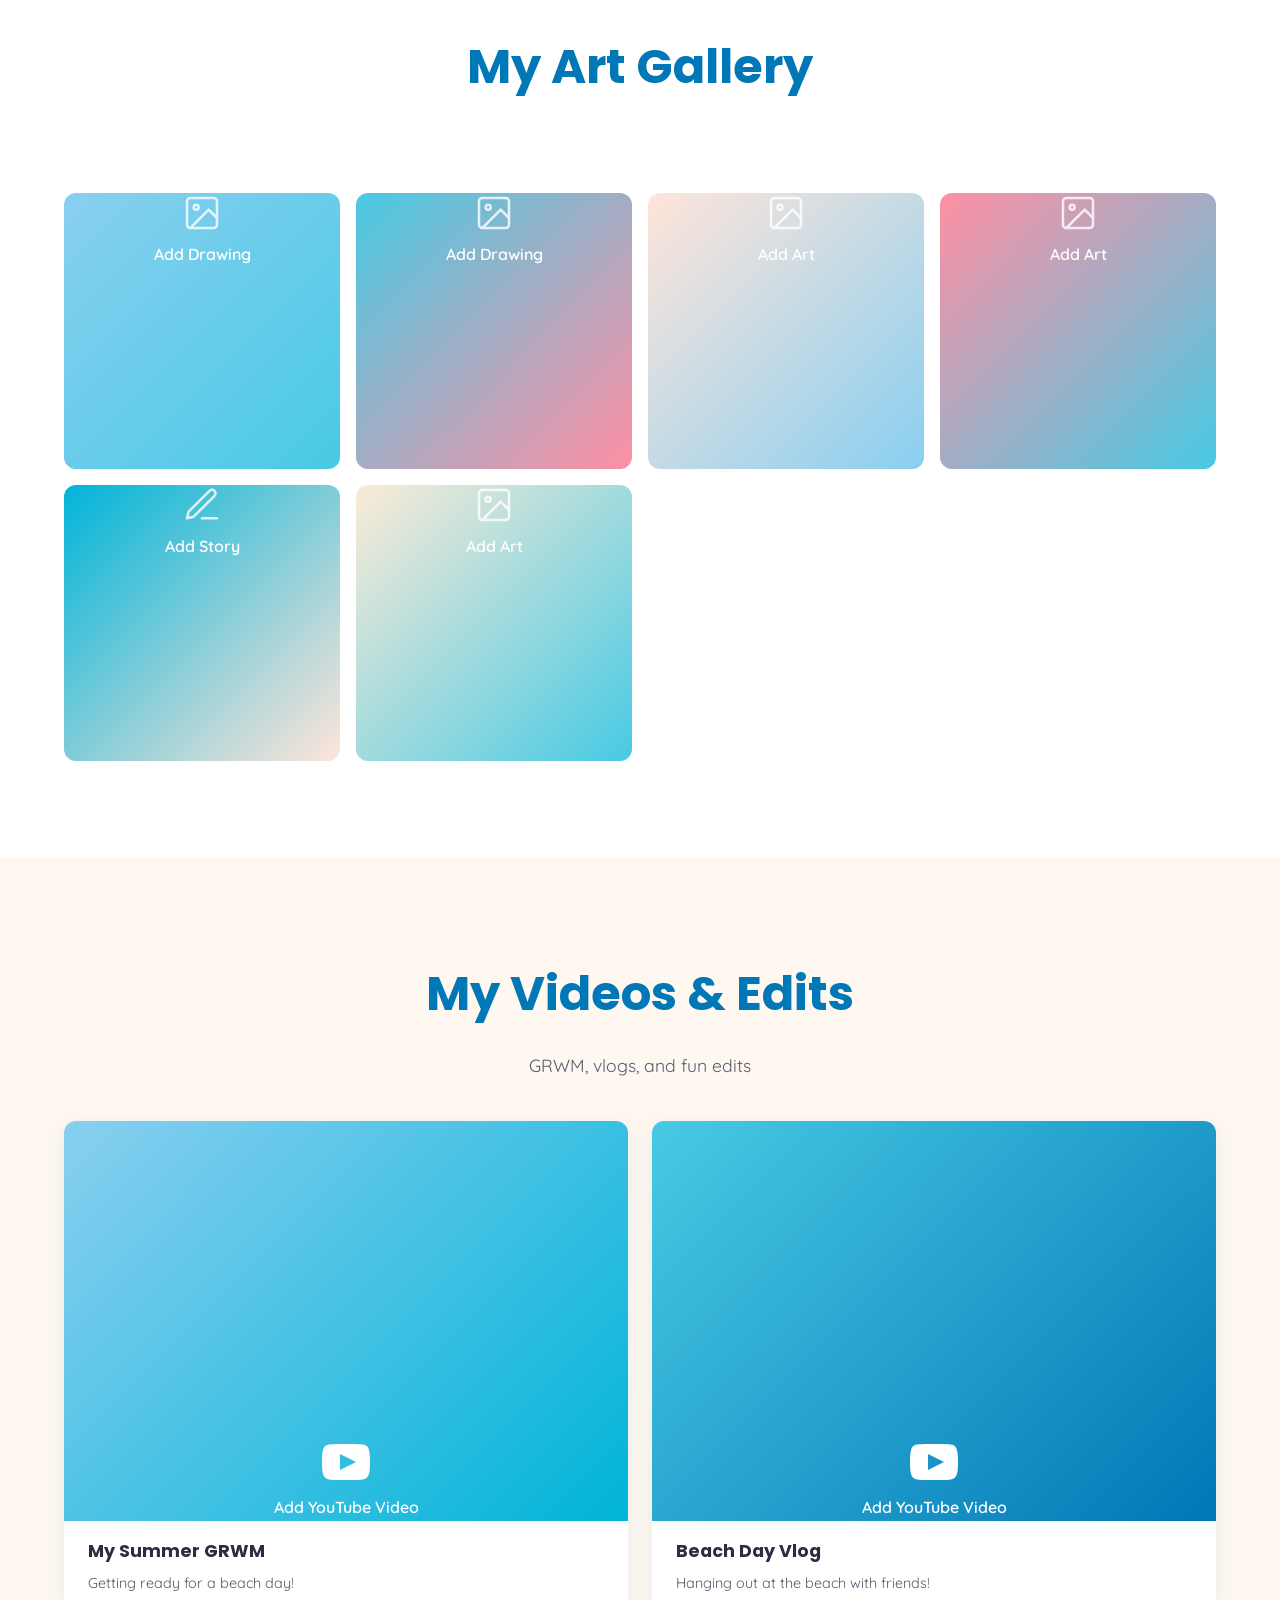
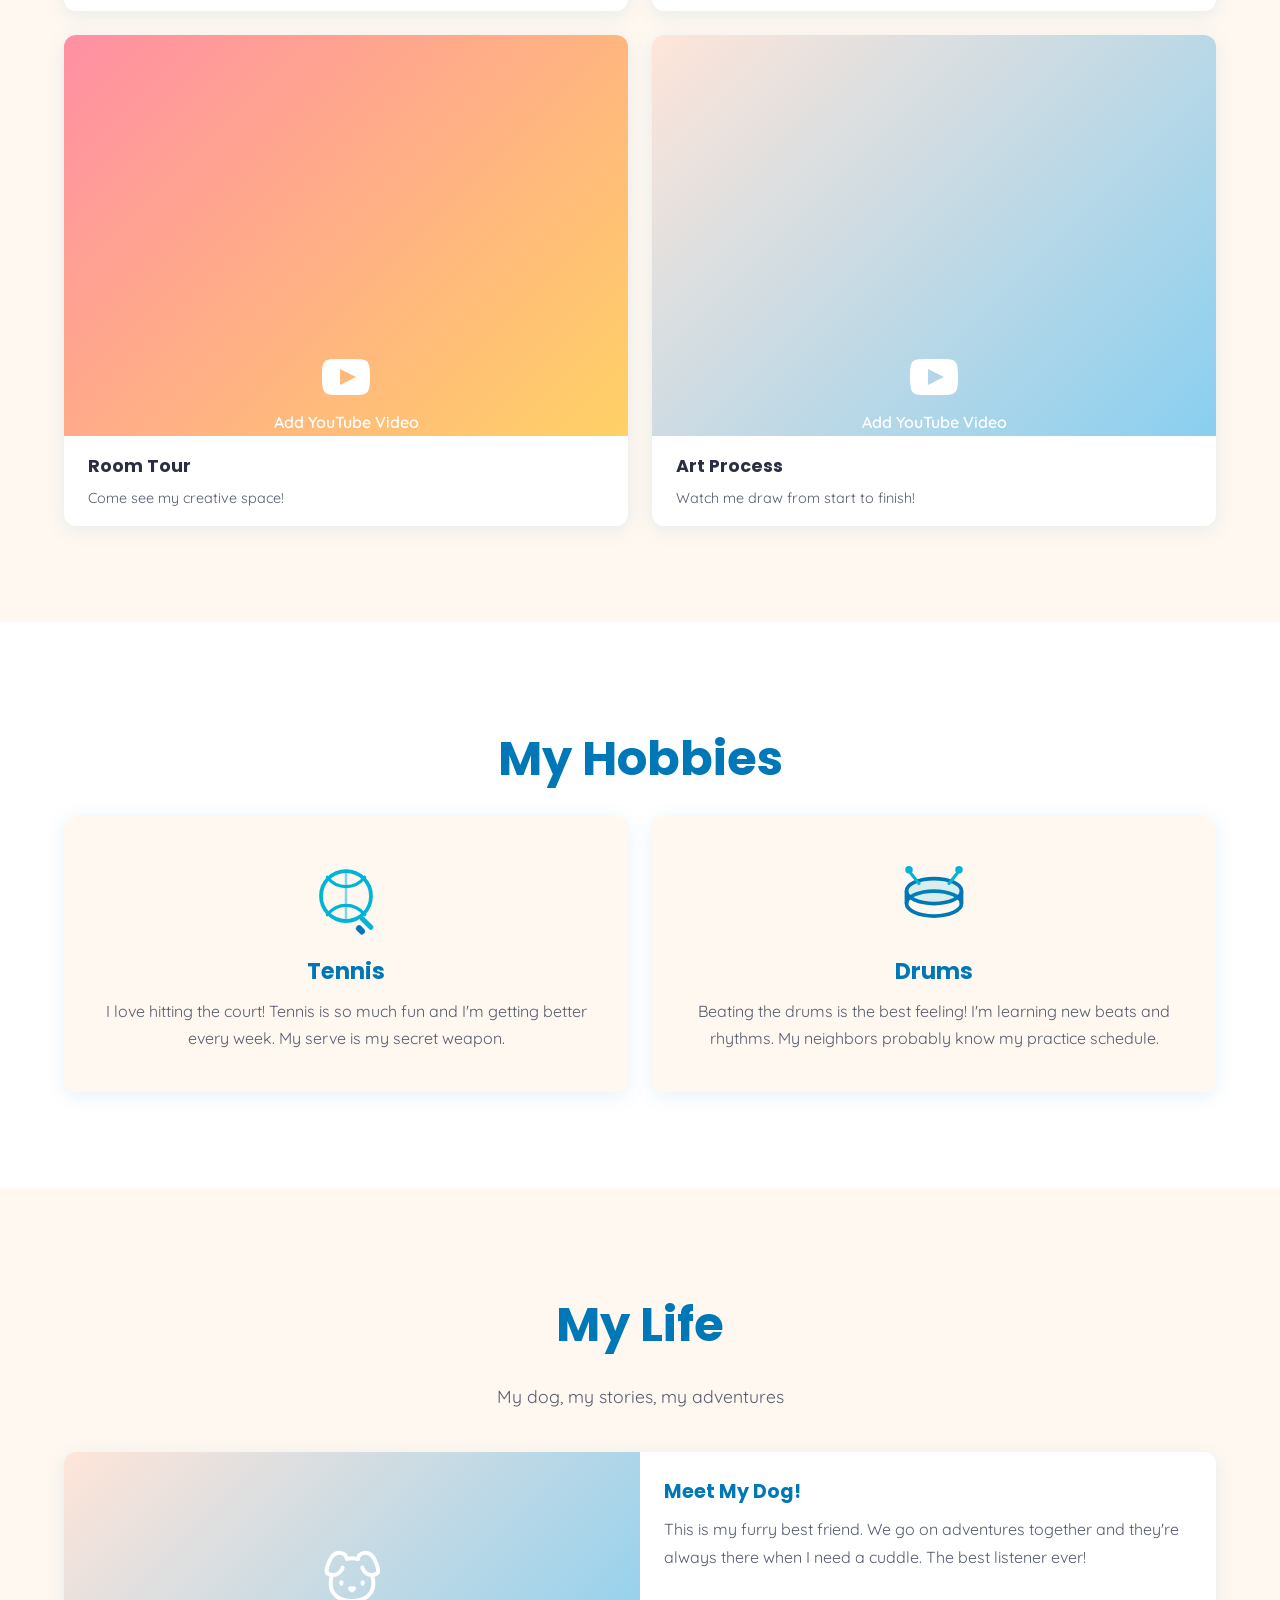
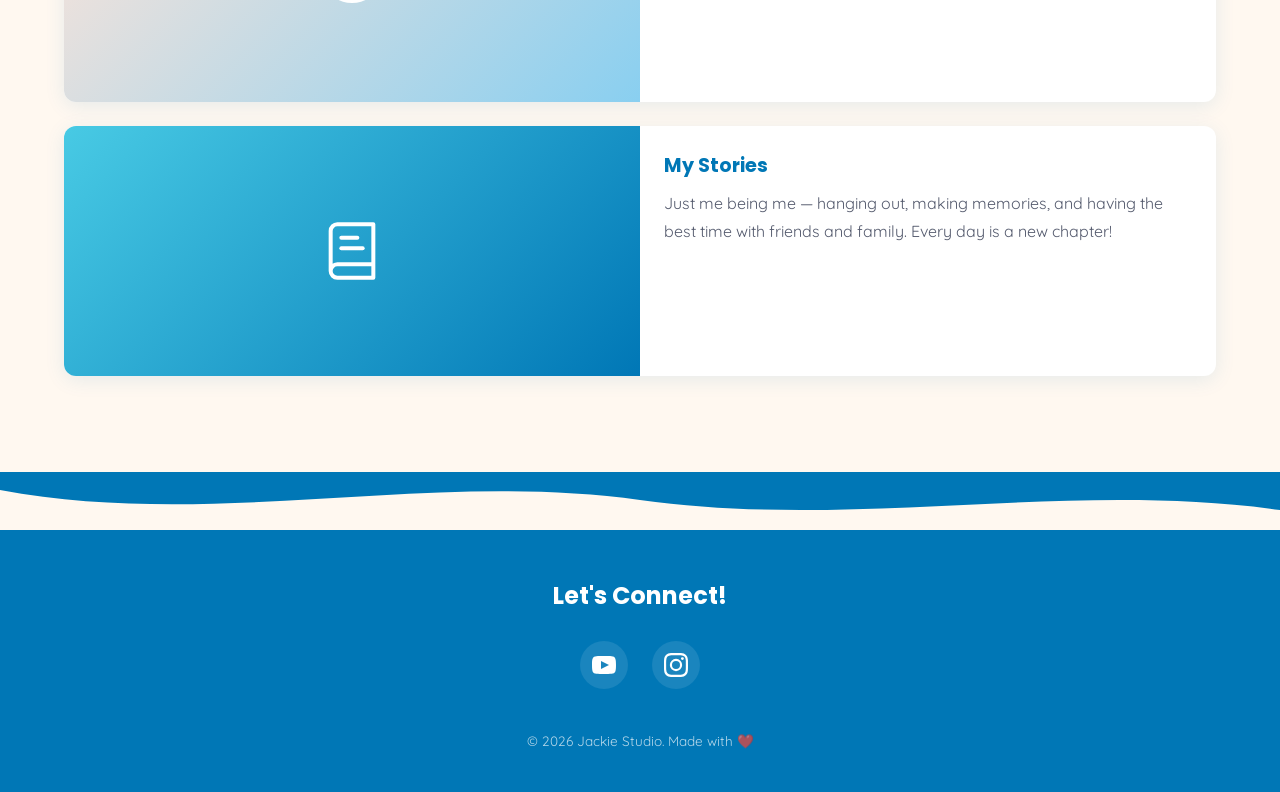
==== commit 6dfea5fe: "Replace TikTok with video album (4 YouTube cards), remove TikTok footer link Co-Authored-By: Claude " ====
--- a/index.html
+++ b/index.html
@@ -203,14 +203,14 @@
       <h2 class="section-title animate-on-scroll">My Videos & Edits</h2>
       <p class="section-subtitle animate-on-scroll">GRWM, vlogs, and fun edits</p>
       <div class="video-grid">
-        <!-- YouTube Video Card -->
+        <!-- Video 1 -->
         <div class="video-card animate-on-scroll">
           <div class="video-embed">
             <div class="video-placeholder">
               <svg viewBox="0 0 24 24" fill="currentColor">
                 <path d="M19.615 3.184c-3.604-.246-11.631-.245-15.23 0-3.897.266-4.356 2.62-4.385 8.816.029 6.185.484 8.549 4.385 8.816 3.6.245 11.626.246 15.23 0 3.897-.266 4.356-2.62 4.385-8.816-.029-6.185-.484-8.549-4.385-8.816zm-10.615 12.816v-8l8 3.993-8 4.007z"/>
               </svg>
-              <span>Your YouTube Video</span>
+              <span>Add YouTube Video</span>
             </div>
           </div>
           <div class="video-info">
@@ -218,21 +218,50 @@
             <p>Getting ready for a beach day!</p>
           </div>
         </div>
-        <!-- TikTok Link Card -->
-        <div class="video-card video-link-card animate-on-scroll">
-          <div class="video-embed" style="background: linear-gradient(135deg, #FF8FA3, #FF6B95);">
+        <!-- Video 2 -->
+        <div class="video-card animate-on-scroll">
+          <div class="video-embed" style="background: linear-gradient(135deg, #48CAE4, #0077B6);">
             <div class="video-placeholder">
               <svg viewBox="0 0 24 24" fill="currentColor">
-                <path d="M19.59 6.69a4.83 4.83 0 0 1-3.77-4.25V2h-3.45v13.67a2.89 2.89 0 0 1-2.88 2.5 2.89 2.89 0 0 1 0-5.78c.29 0 .58.04.85.12V9.01a6.33 6.33 0 0 0-.85-.06 6.34 6.34 0 0 0 0 12.68 6.34 6.34 0 0 0 6.34-6.34V8.75a8.18 8.18 0 0 0 4.76 1.52V6.84a4.84 4.84 0 0 1-1-.15z"/>
-              </svg>
-              <span>Watch on TikTok</span>
+                <path d="M19.615 3.184c-3.604-.246-11.631-.245-15.23 0-3.897.266-4.356 2.62-4.385 8.816.029 6.185.484 8.549 4.385 8.816 3.6.245 11.626.246 15.23 0 3.897-.266 4.356-2.62 4.385-8.816-.029-6.185-.484-8.549-4.385-8.816zm-10.615 12.816v-8l8 3.993-8 4.007z"/>
+              </svg>
+              <span>Add YouTube Video</span>
             </div>
           </div>
           <div class="video-info">
             <h3>Beach Day Vlog</h3>
-            <p>Click to watch on TikTok</p>
-          </div>
-          <a href="#" target="_blank" rel="noopener" class="video-link-overlay" aria-label="Watch on TikTok"></a>
+            <p>Hanging out at the beach with friends!</p>
+          </div>
+        </div>
+        <!-- Video 3 -->
+        <div class="video-card animate-on-scroll">
+          <div class="video-embed" style="background: linear-gradient(135deg, #FF8FA3, #FFD166);">
+            <div class="video-placeholder">
+              <svg viewBox="0 0 24 24" fill="currentColor">
+                <path d="M19.615 3.184c-3.604-.246-11.631-.245-15.23 0-3.897.266-4.356 2.62-4.385 8.816.029 6.185.484 8.549 4.385 8.816 3.6.245 11.626.246 15.23 0 3.897-.266 4.356-2.62 4.385-8.816-.029-6.185-.484-8.549-4.385-8.816zm-10.615 12.816v-8l8 3.993-8 4.007z"/>
+              </svg>
+              <span>Add YouTube Video</span>
+            </div>
+          </div>
+          <div class="video-info">
+            <h3>Room Tour</h3>
+            <p>Come see my creative space!</p>
+          </div>
+        </div>
+        <!-- Video 4 -->
+        <div class="video-card animate-on-scroll">
+          <div class="video-embed" style="background: linear-gradient(135deg, #FFE5D9, #89CFF0);">
+            <div class="video-placeholder">
+              <svg viewBox="0 0 24 24" fill="currentColor">
+                <path d="M19.615 3.184c-3.604-.246-11.631-.245-15.23 0-3.897.266-4.356 2.62-4.385 8.816.029 6.185.484 8.549 4.385 8.816 3.6.245 11.626.246 15.23 0 3.897-.266 4.356-2.62 4.385-8.816-.029-6.185-.484-8.549-4.385-8.816zm-10.615 12.816v-8l8 3.993-8 4.007z"/>
+              </svg>
+              <span>Add YouTube Video</span>
+            </div>
+          </div>
+          <div class="video-info">
+            <h3>Art Process</h3>
+            <p>Watch me draw from start to finish!</p>
+          </div>
         </div>
       </div>
     </div>
@@ -334,10 +363,6 @@
         <a href="#" target="_blank" rel="noopener" class="social-link" aria-label="YouTube">
           <svg viewBox="0 0 24 24"><path d="M19.615 3.184c-3.604-.246-11.631-.245-15.23 0-3.897.266-4.356 2.62-4.385 8.816.029 6.185.484 8.549 4.385 8.816 3.6.245 11.626.246 15.23 0 3.897-.266 4.356-2.62 4.385-8.816-.029-6.185-.484-8.549-4.385-8.816zm-10.615 12.816v-8l8 3.993-8 4.007z"/></svg>
         </a>
-        <!-- TikTok -->
-        <a href="#" target="_blank" rel="noopener" class="social-link" aria-label="TikTok">
-          <svg viewBox="0 0 24 24"><path d="M19.59 6.69a4.83 4.83 0 0 1-3.77-4.25V2h-3.45v13.67a2.89 2.89 0 0 1-2.88 2.5 2.89 2.89 0 0 1 0-5.78c.29 0 .58.04.85.12V9.01a6.33 6.33 0 0 0-.85-.06 6.34 6.34 0 0 0 0 12.68 6.34 6.34 0 0 0 6.34-6.34V8.75a8.18 8.18 0 0 0 4.76 1.52V6.84a4.84 4.84 0 0 1-1-.15z"/></svg>
-        </a>
         <!-- Instagram -->
         <a href="#" target="_blank" rel="noopener" class="social-link" aria-label="Instagram">
           <svg viewBox="0 0 24 24"><path d="M12 2.163c3.204 0 3.584.012 4.85.07 3.252.148 4.771 1.691 4.919 4.919.058 1.265.069 1.645.069 4.849 0 3.205-.012 3.584-.069 4.849-.149 3.225-1.664 4.771-4.919 4.919-1.266.058-1.644.07-4.85.07-3.204 0-3.584-.012-4.849-.07-3.26-.149-4.771-1.699-4.919-4.92-.058-1.265-.07-1.644-.07-4.849 0-3.204.013-3.583.07-4.849.149-3.227 1.664-4.771 4.919-4.919 1.266-.057 1.645-.069 4.849-.069zM12 0C8.741 0 8.333.014 7.053.072 2.695.272.273 2.69.073 7.052.014 8.333 0 8.741 0 12c0 3.259.014 3.668.072 4.948.2 4.358 2.618 6.78 6.98 6.98C8.333 23.986 8.741 24 12 24c3.259 0 3.668-.014 4.948-.072 4.354-.2 6.782-2.618 6.979-6.98.059-1.28.073-1.689.073-4.948 0-3.259-.014-3.667-.072-4.947-.196-4.354-2.617-6.78-6.979-6.98C15.668.014 15.259 0 12 0zm0 5.838a6.162 6.162 0 1 0 0 12.324 6.162 6.162 0 0 0 0-12.324zM12 16a4 4 0 1 1 0-8 4 4 0 0 1 0 8zm6.406-11.845a1.44 1.44 0 1 0 0 2.881 1.44 1.44 0 0 0 0-2.881z"/></svg>
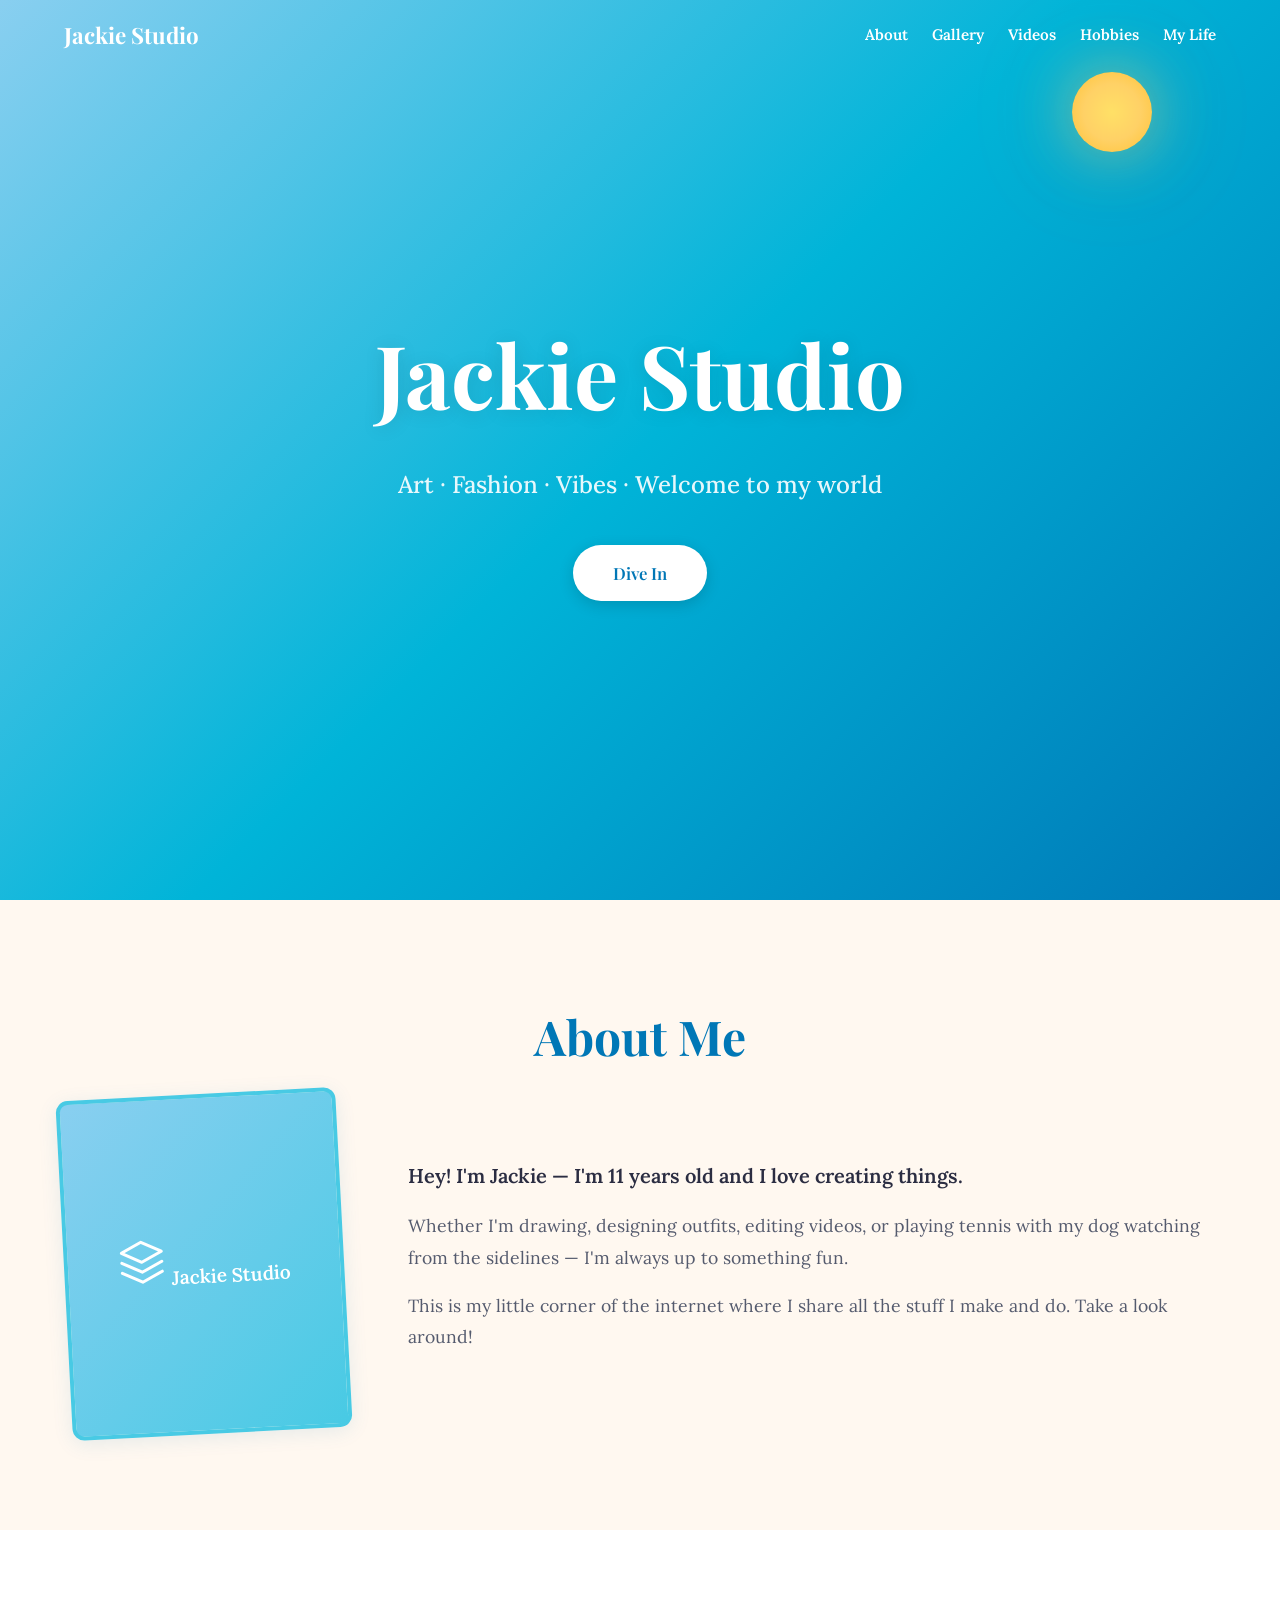
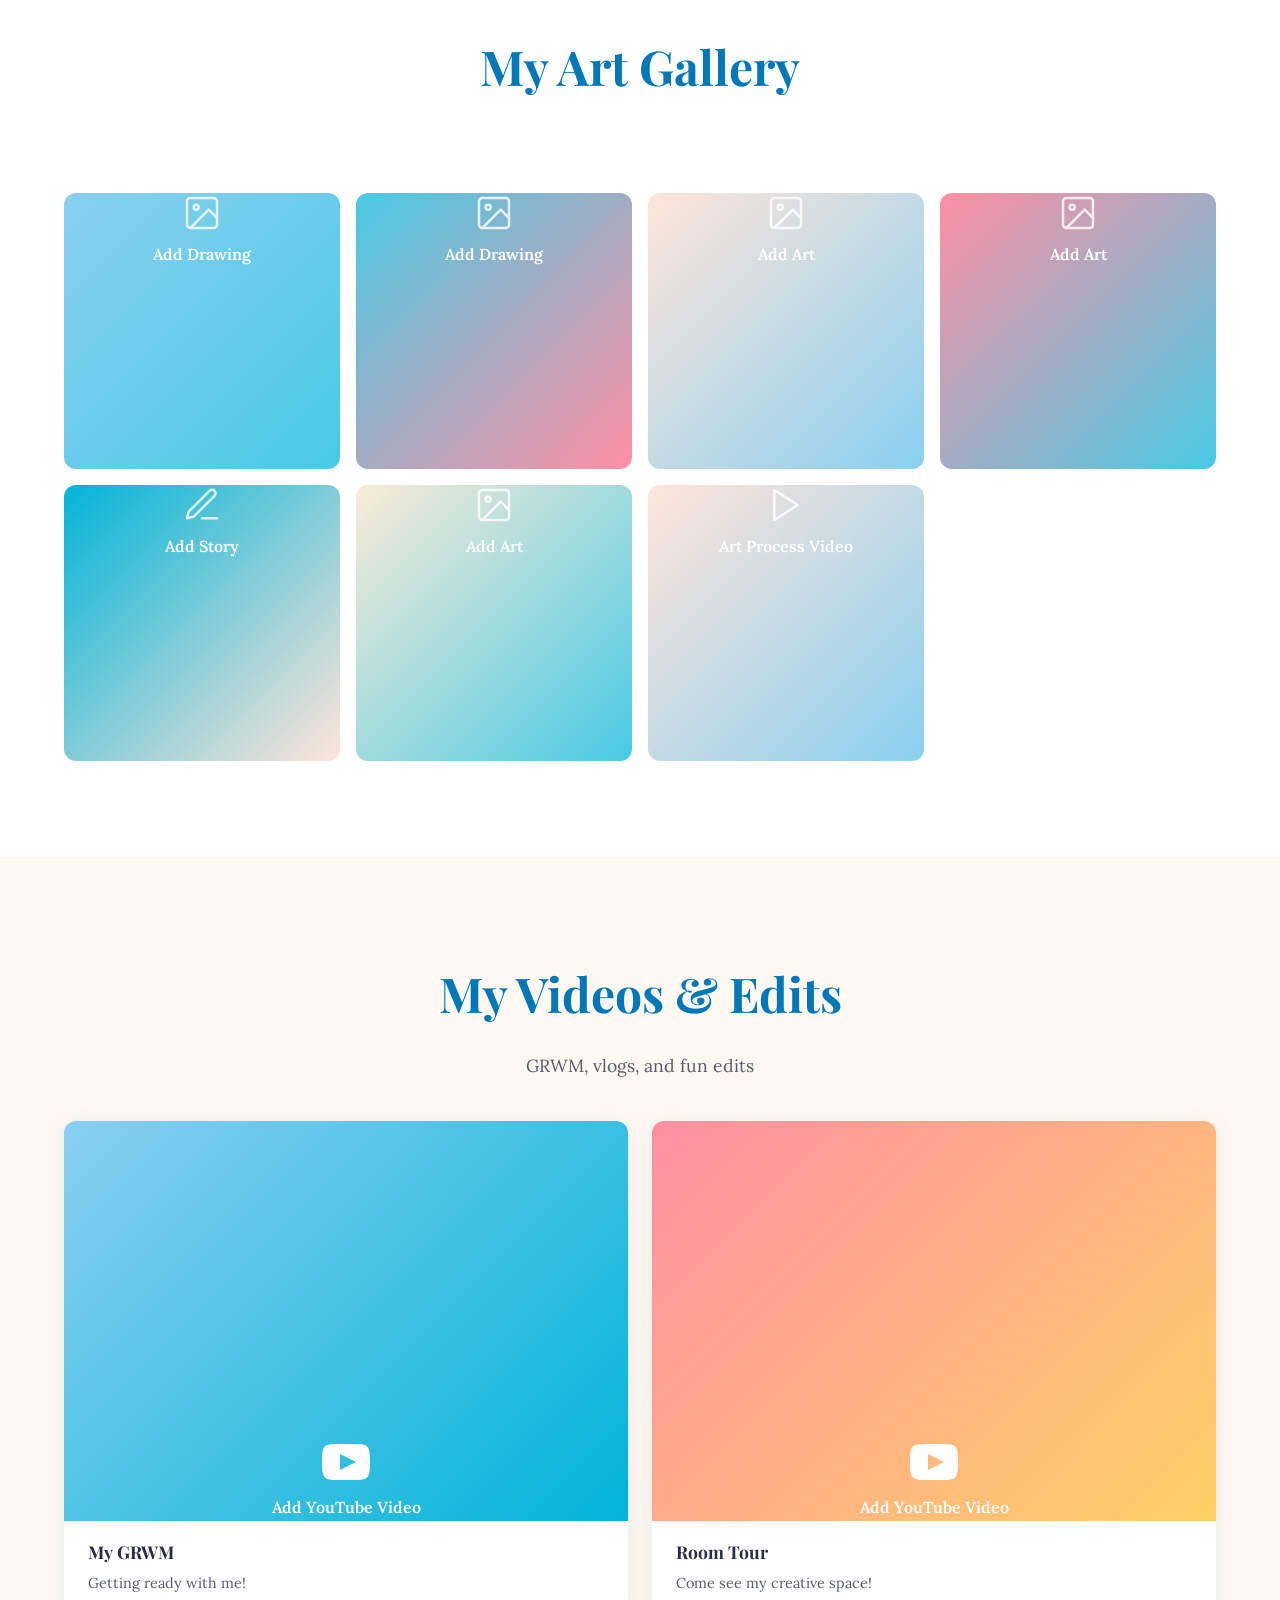
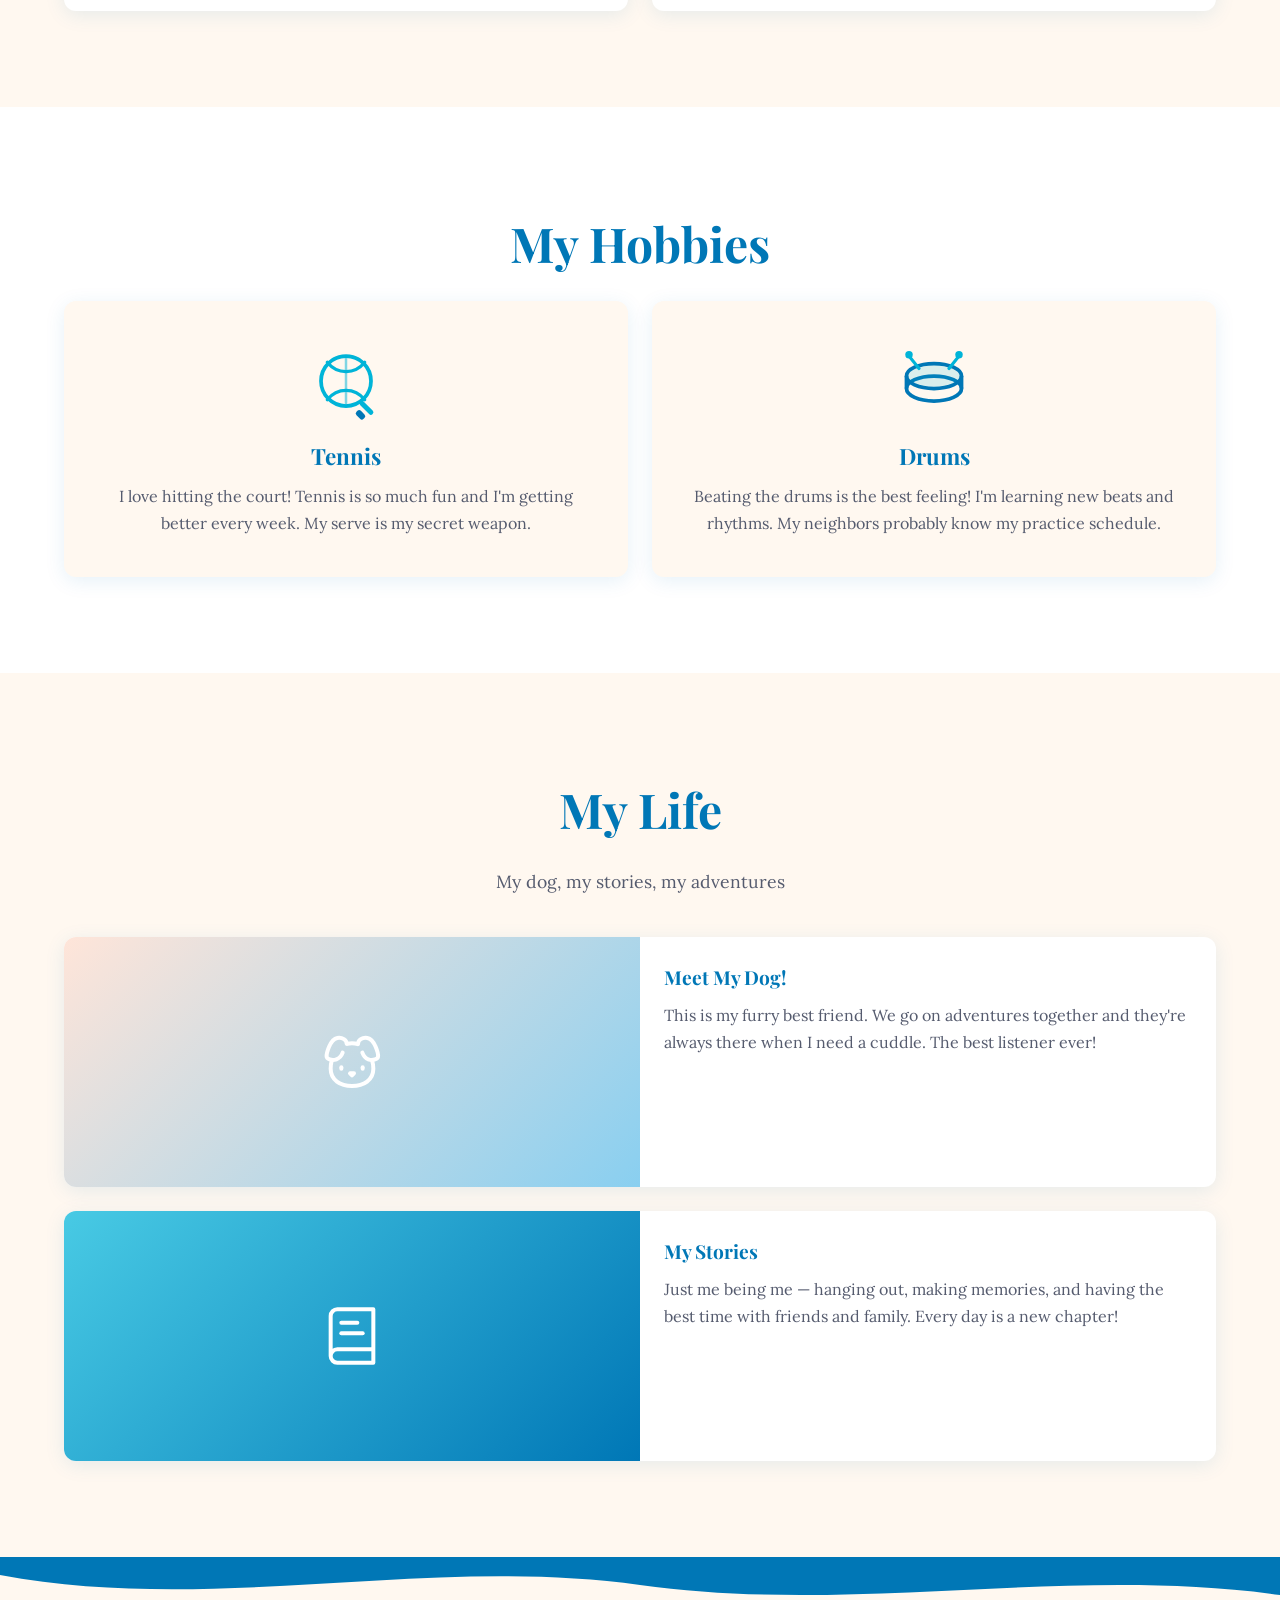
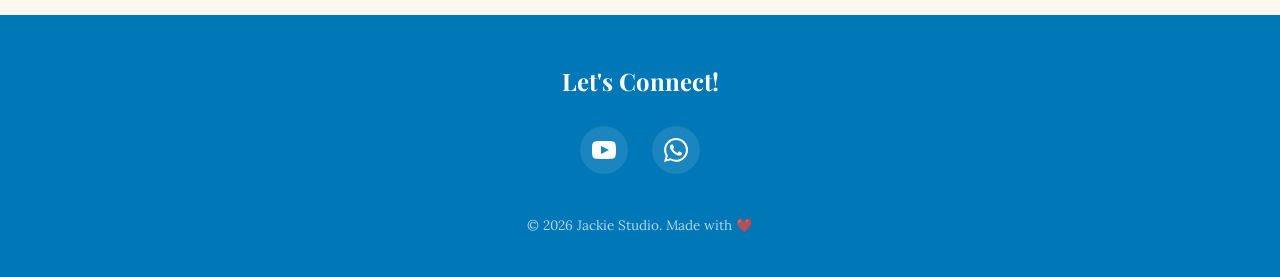
==== commit be82d014: "Switch to serif fonts, remove beach vlog, add art video to gallery, WhatsApp footer - Fonts: Playfai" ====
--- a/index.html
+++ b/index.html
@@ -9,7 +9,7 @@
   <!-- Fonts -->
   <link rel="preconnect" href="https://fonts.googleapis.com">
   <link rel="preconnect" href="https://fonts.gstatic.com" crossorigin>
-  <link href="https://fonts.googleapis.com/css2?family=Poppins:wght@600;700&family=Quicksand:wght@400;500;600&display=swap" rel="stylesheet">
+  <link href="https://fonts.googleapis.com/css2?family=Playfair+Display:wght@700;800;900&family=Lora:wght@400;500;600;700&display=swap" rel="stylesheet">
 
   <!-- Styles -->
   <link rel="stylesheet" href="css/style.css">
@@ -71,10 +71,11 @@
           <div class="about-image-frame">
             <div class="about-image-placeholder">
               <svg width="48" height="48" viewBox="0 0 24 24" fill="none" stroke="currentColor" stroke-width="1.5" stroke-linecap="round" stroke-linejoin="round">
-                <path d="M20 21v-2a4 4 0 0 0-4-4H8a4 4 0 0 0-4 4v2"/>
-                <circle cx="12" cy="7" r="4"/>
+                <path d="M12 2L2 7l10 5 10-5-10-5z"/>
+                <path d="M2 17l10 5 10-5"/>
+                <path d="M2 12l10 5 10-5"/>
               </svg>
-              <span>Add your photo!</span>
+              <span>Jackie Studio</span>
             </div>
           </div>
         </div>
@@ -167,7 +168,7 @@
             <span class="gallery-category">Writing</span>
           </div>
         </div>
-        <!-- Gallery Item 6 -->
+        <!-- Gallery Item 6: Art Video -->
         <div class="gallery-item animate-on-scroll" style="background: linear-gradient(135deg, #FAEBD7, #48CAE4);">
           <div class="gallery-placeholder">
             <svg viewBox="0 0 24 24" fill="none" stroke="currentColor" stroke-width="1.5" stroke-linecap="round" stroke-linejoin="round">
@@ -180,6 +181,19 @@
           <div class="gallery-overlay">
             <span class="gallery-caption">More Art</span>
             <span class="gallery-category">Drawing</span>
+          </div>
+        </div>
+        <!-- Gallery Item 7: Art Process Video -->
+        <div class="gallery-item animate-on-scroll" style="background: linear-gradient(135deg, #FFE5D9, #89CFF0);">
+          <div class="gallery-placeholder">
+            <svg viewBox="0 0 24 24" fill="none" stroke="currentColor" stroke-width="1.5" stroke-linecap="round" stroke-linejoin="round">
+              <polygon points="5 3 19 12 5 21 5 3"/>
+            </svg>
+            <span>Art Process Video</span>
+          </div>
+          <div class="gallery-overlay">
+            <span class="gallery-caption">Art Process</span>
+            <span class="gallery-category">Video</span>
           </div>
         </div>
       </div>
@@ -214,26 +228,11 @@
             </div>
           </div>
           <div class="video-info">
-            <h3>My Summer GRWM</h3>
-            <p>Getting ready for a beach day!</p>
+            <h3>My GRWM</h3>
+            <p>Getting ready with me!</p>
           </div>
         </div>
         <!-- Video 2 -->
-        <div class="video-card animate-on-scroll">
-          <div class="video-embed" style="background: linear-gradient(135deg, #48CAE4, #0077B6);">
-            <div class="video-placeholder">
-              <svg viewBox="0 0 24 24" fill="currentColor">
-                <path d="M19.615 3.184c-3.604-.246-11.631-.245-15.23 0-3.897.266-4.356 2.62-4.385 8.816.029 6.185.484 8.549 4.385 8.816 3.6.245 11.626.246 15.23 0 3.897-.266 4.356-2.62 4.385-8.816-.029-6.185-.484-8.549-4.385-8.816zm-10.615 12.816v-8l8 3.993-8 4.007z"/>
-              </svg>
-              <span>Add YouTube Video</span>
-            </div>
-          </div>
-          <div class="video-info">
-            <h3>Beach Day Vlog</h3>
-            <p>Hanging out at the beach with friends!</p>
-          </div>
-        </div>
-        <!-- Video 3 -->
         <div class="video-card animate-on-scroll">
           <div class="video-embed" style="background: linear-gradient(135deg, #FF8FA3, #FFD166);">
             <div class="video-placeholder">
@@ -246,21 +245,6 @@
           <div class="video-info">
             <h3>Room Tour</h3>
             <p>Come see my creative space!</p>
-          </div>
-        </div>
-        <!-- Video 4 -->
-        <div class="video-card animate-on-scroll">
-          <div class="video-embed" style="background: linear-gradient(135deg, #FFE5D9, #89CFF0);">
-            <div class="video-placeholder">
-              <svg viewBox="0 0 24 24" fill="currentColor">
-                <path d="M19.615 3.184c-3.604-.246-11.631-.245-15.23 0-3.897.266-4.356 2.62-4.385 8.816.029 6.185.484 8.549 4.385 8.816 3.6.245 11.626.246 15.23 0 3.897-.266 4.356-2.62 4.385-8.816-.029-6.185-.484-8.549-4.385-8.816zm-10.615 12.816v-8l8 3.993-8 4.007z"/>
-              </svg>
-              <span>Add YouTube Video</span>
-            </div>
-          </div>
-          <div class="video-info">
-            <h3>Art Process</h3>
-            <p>Watch me draw from start to finish!</p>
           </div>
         </div>
       </div>
@@ -363,9 +347,9 @@
         <a href="#" target="_blank" rel="noopener" class="social-link" aria-label="YouTube">
           <svg viewBox="0 0 24 24"><path d="M19.615 3.184c-3.604-.246-11.631-.245-15.23 0-3.897.266-4.356 2.62-4.385 8.816.029 6.185.484 8.549 4.385 8.816 3.6.245 11.626.246 15.23 0 3.897-.266 4.356-2.62 4.385-8.816-.029-6.185-.484-8.549-4.385-8.816zm-10.615 12.816v-8l8 3.993-8 4.007z"/></svg>
         </a>
-        <!-- Instagram -->
-        <a href="#" target="_blank" rel="noopener" class="social-link" aria-label="Instagram">
-          <svg viewBox="0 0 24 24"><path d="M12 2.163c3.204 0 3.584.012 4.85.07 3.252.148 4.771 1.691 4.919 4.919.058 1.265.069 1.645.069 4.849 0 3.205-.012 3.584-.069 4.849-.149 3.225-1.664 4.771-4.919 4.919-1.266.058-1.644.07-4.85.07-3.204 0-3.584-.012-4.849-.07-3.26-.149-4.771-1.699-4.919-4.92-.058-1.265-.07-1.644-.07-4.849 0-3.204.013-3.583.07-4.849.149-3.227 1.664-4.771 4.919-4.919 1.266-.057 1.645-.069 4.849-.069zM12 0C8.741 0 8.333.014 7.053.072 2.695.272.273 2.69.073 7.052.014 8.333 0 8.741 0 12c0 3.259.014 3.668.072 4.948.2 4.358 2.618 6.78 6.98 6.98C8.333 23.986 8.741 24 12 24c3.259 0 3.668-.014 4.948-.072 4.354-.2 6.782-2.618 6.979-6.98.059-1.28.073-1.689.073-4.948 0-3.259-.014-3.667-.072-4.947-.196-4.354-2.617-6.78-6.979-6.98C15.668.014 15.259 0 12 0zm0 5.838a6.162 6.162 0 1 0 0 12.324 6.162 6.162 0 0 0 0-12.324zM12 16a4 4 0 1 1 0-8 4 4 0 0 1 0 8zm6.406-11.845a1.44 1.44 0 1 0 0 2.881 1.44 1.44 0 0 0 0-2.881z"/></svg>
+        <!-- WhatsApp -->
+        <a href="#" target="_blank" rel="noopener" class="social-link" aria-label="WhatsApp">
+          <svg viewBox="0 0 24 24"><path d="M17.472 14.382c-.297-.149-1.758-.867-2.03-.967-.273-.099-.471-.148-.67.15-.197.297-.767.966-.94 1.164-.173.199-.347.223-.644.075-.297-.15-1.255-.463-2.39-1.475-.883-.788-1.48-1.761-1.653-2.059-.173-.297-.018-.458.13-.606.134-.133.298-.347.446-.52.149-.174.198-.298.298-.497.099-.198.05-.371-.025-.52-.075-.149-.669-1.612-.916-2.207-.242-.579-.487-.5-.669-.51-.173-.008-.371-.01-.57-.01-.198 0-.52.074-.792.372-.272.297-1.04 1.016-1.04 2.479 0 1.462 1.065 2.875 1.213 3.074.149.198 2.096 3.2 5.077 4.487.709.306 1.262.489 1.694.625.712.227 1.36.195 1.871.118.571-.085 1.758-.719 2.006-1.413.248-.694.248-1.289.173-1.413-.074-.124-.272-.198-.57-.347m-5.421 7.403h-.004a9.87 9.87 0 0 1-5.031-1.378l-.361-.214-3.741.982.998-3.648-.235-.374a9.86 9.86 0 0 1-1.51-5.26c.001-5.45 4.436-9.884 9.888-9.884 2.64 0 5.122 1.03 6.988 2.898a9.825 9.825 0 0 1 2.893 6.994c-.003 5.45-4.437 9.884-9.885 9.884m8.413-18.297A11.815 11.815 0 0 0 12.05 0C5.495 0 .16 5.335.157 11.892c0 2.096.547 4.142 1.588 5.945L.057 24l6.305-1.654a11.882 11.882 0 0 0 5.683 1.448h.005c6.554 0 11.89-5.335 11.893-11.893a11.821 11.821 0 0 0-3.48-8.413z"/></svg>
         </a>
       </div>
       <p class="footer-copy">&copy; 2026 Jackie Studio. Made with &#10084;&#65039;</p>
--- a/css/style.css
+++ b/css/style.css
@@ -18,8 +18,8 @@
   --color-text: #2B2D42;
   --color-text-light: #555B6E;
 
-  --font-heading: 'Poppins', sans-serif;
-  --font-body: 'Quicksand', sans-serif;
+  --font-heading: 'Playfair Display', serif;
+  --font-body: 'Lora', serif;
 
   --space-xs: 0.5rem;
   --space-sm: 1rem;
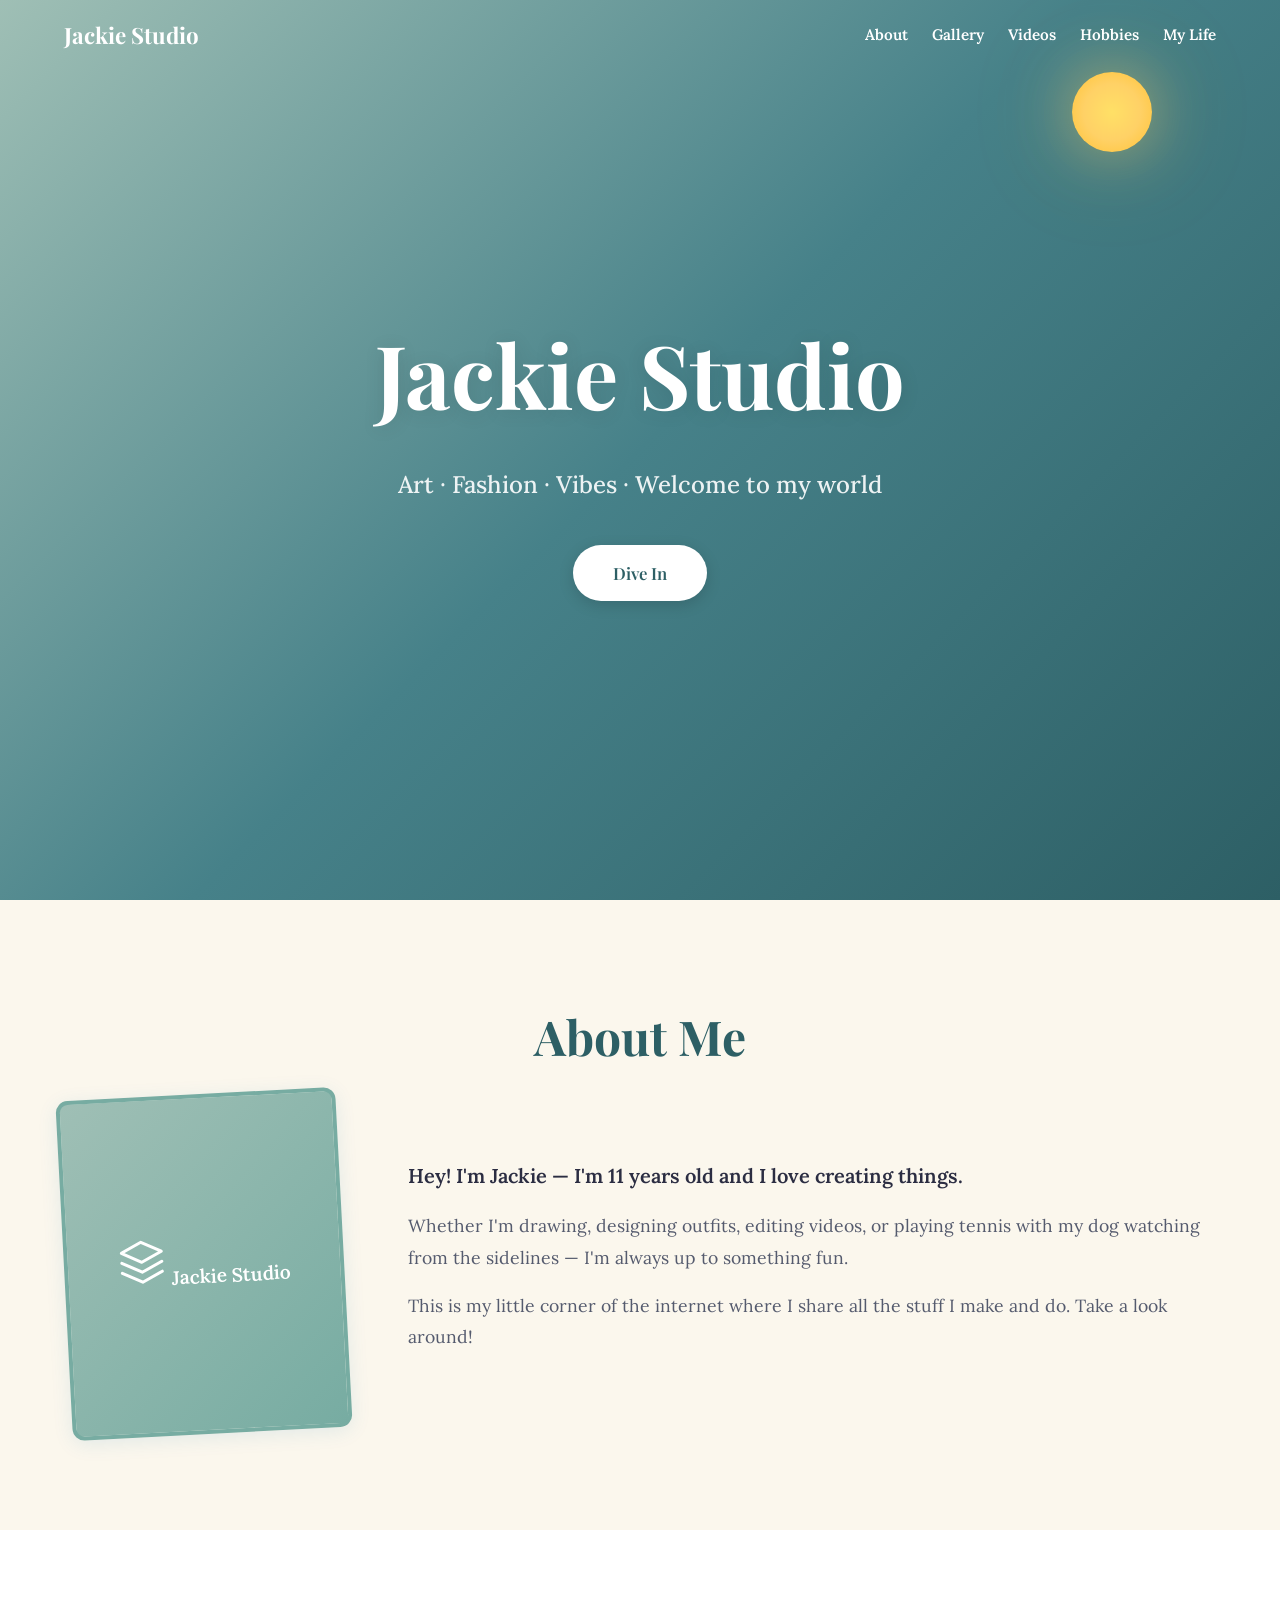
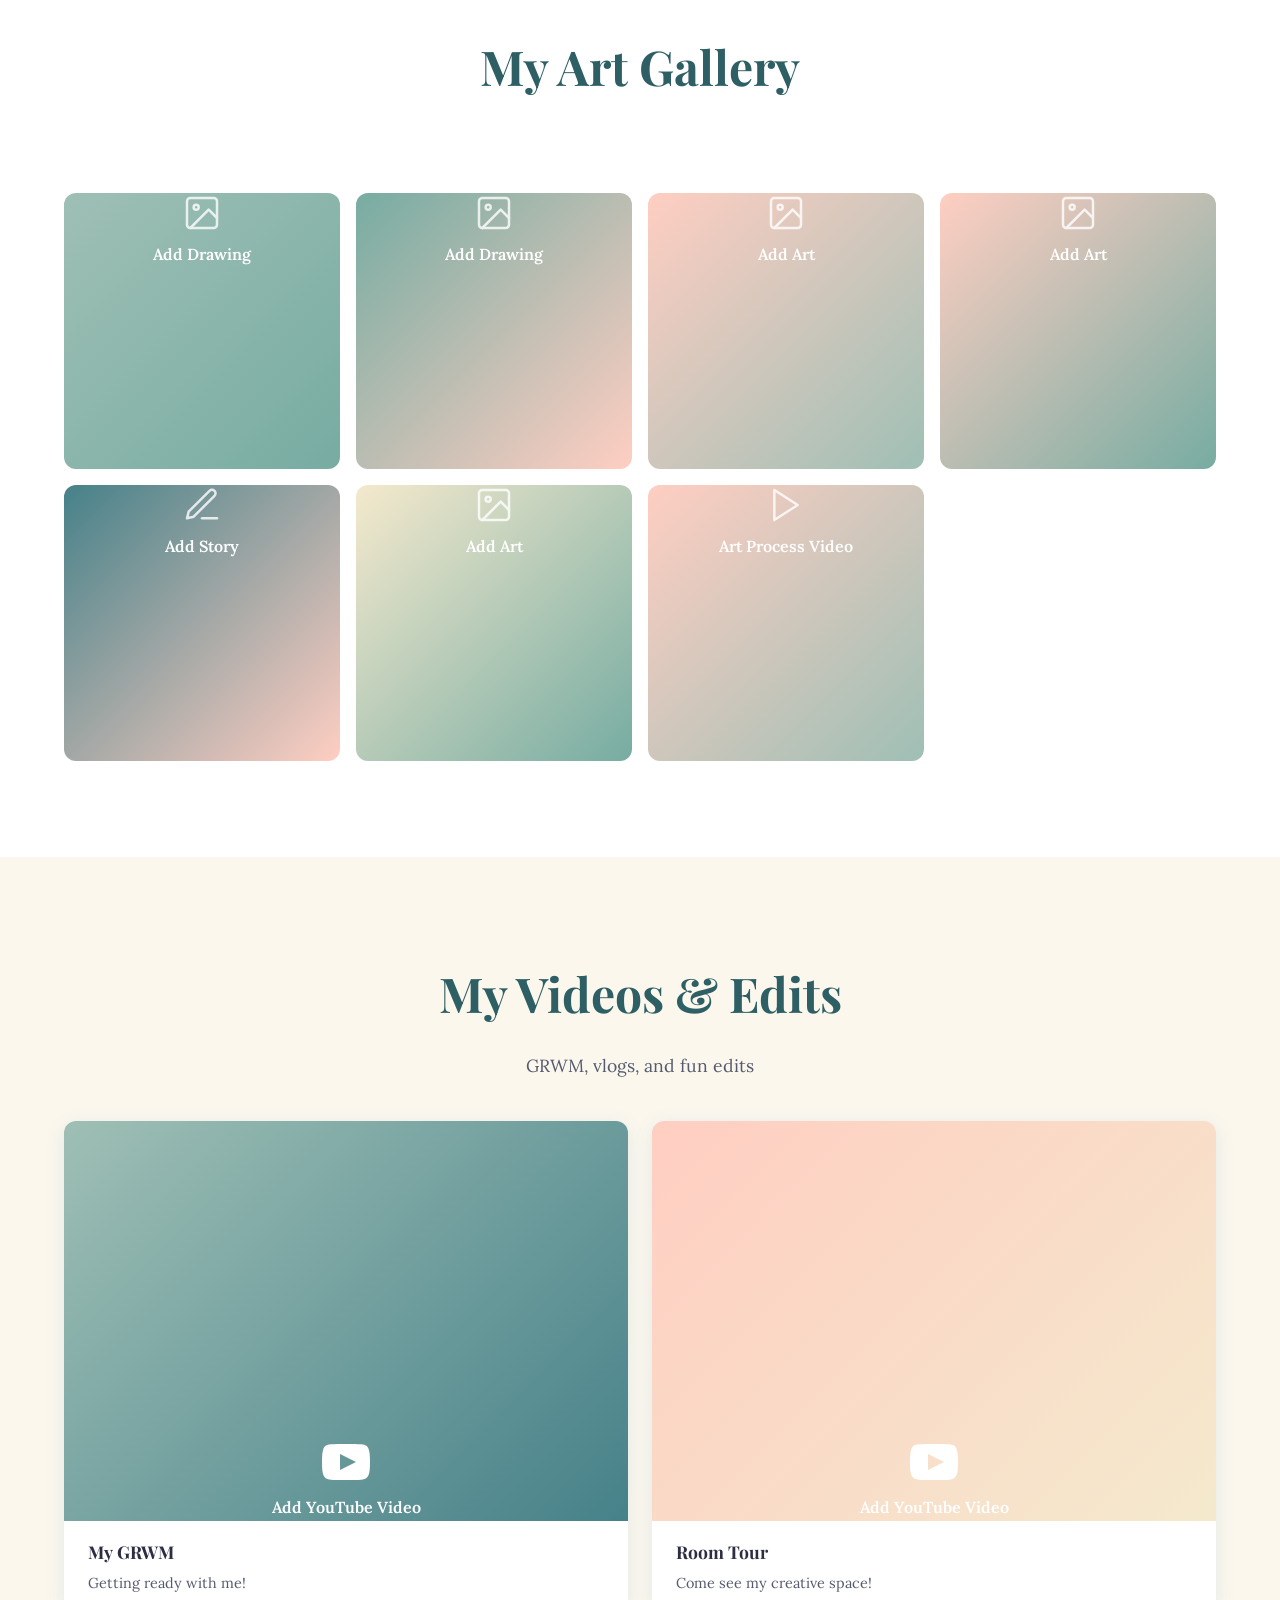
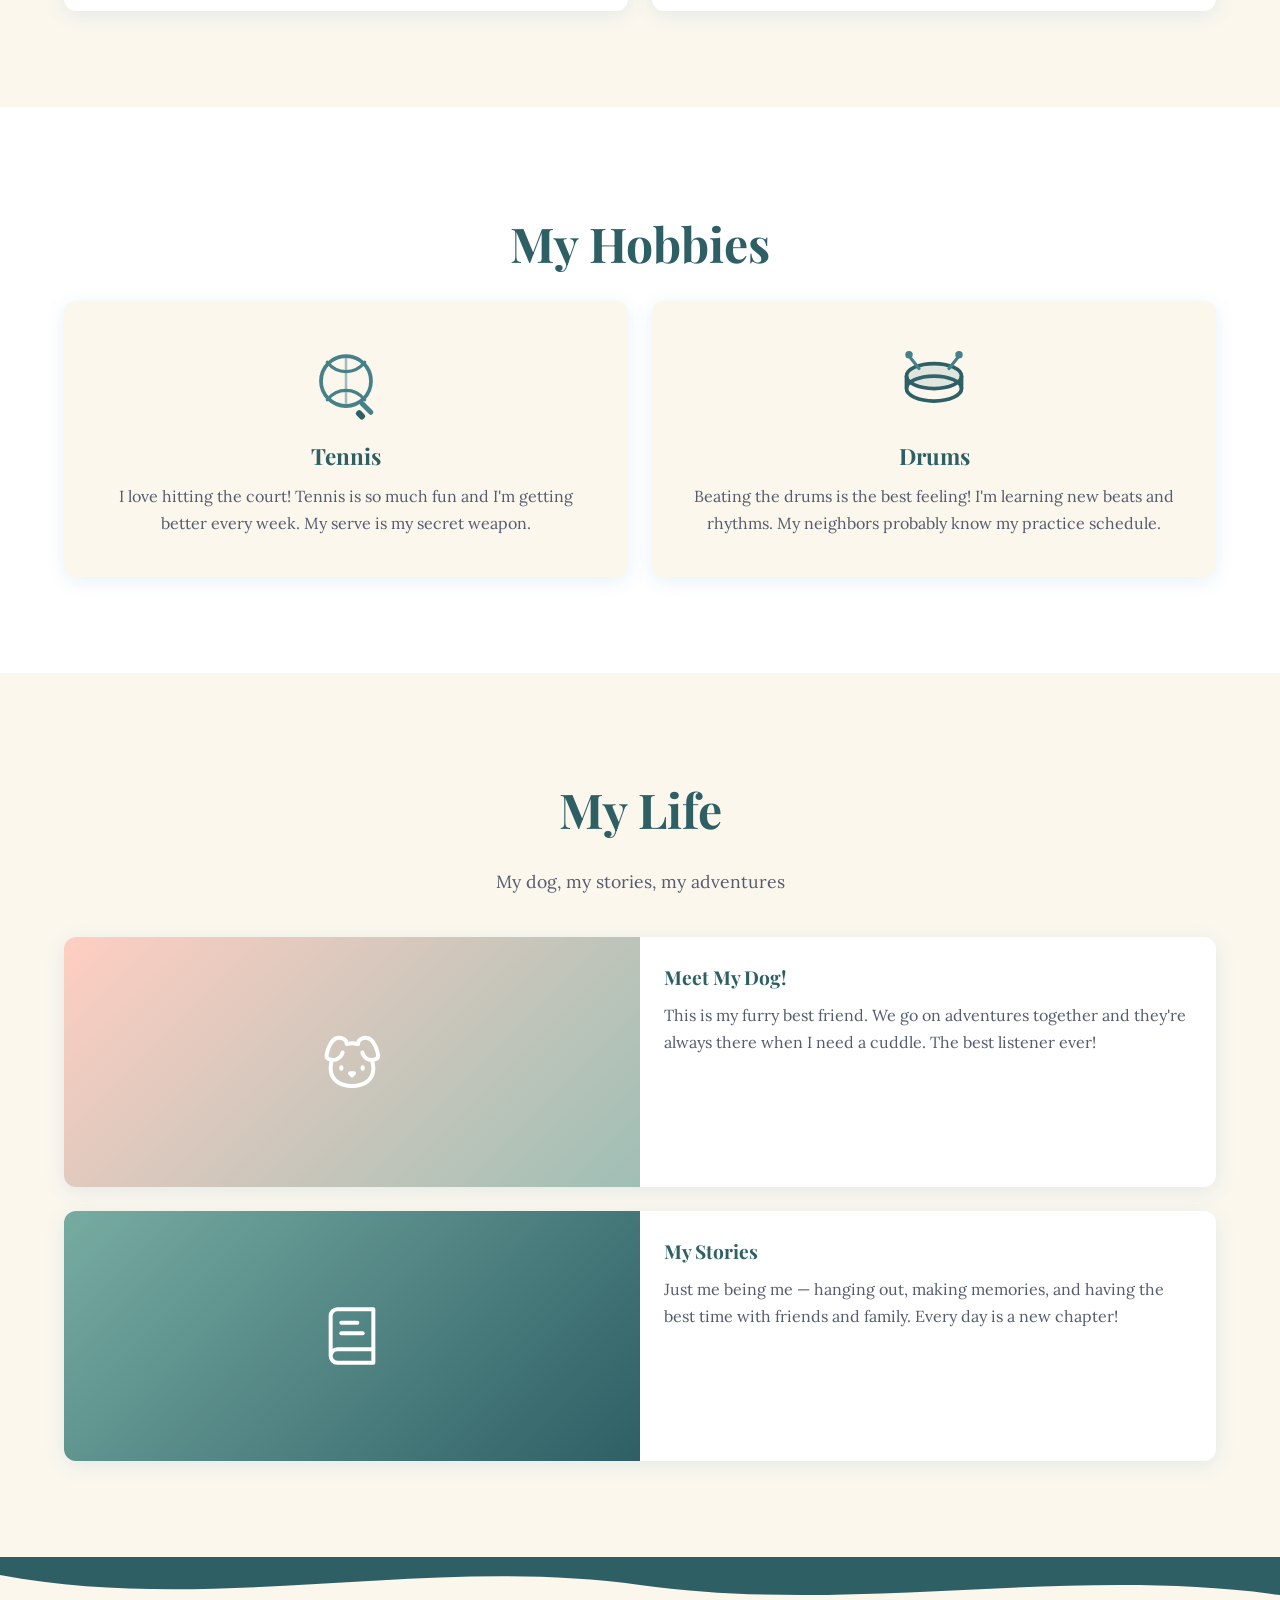
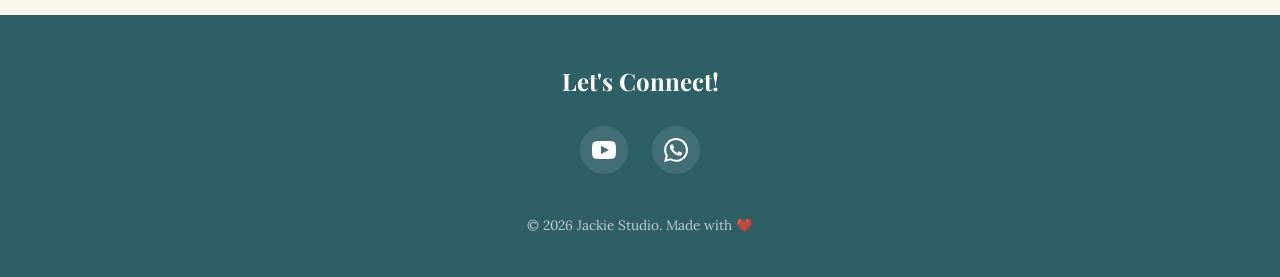
==== commit e2dd66ac: "Update color palette to custom coastal palette (#FFCEC2, #468189, #77ACA2, #9FBFB5, #F4E9CD) Co-Auth" ====
--- a/index.html
+++ b/index.html
@@ -110,7 +110,7 @@
           </div>
         </div>
         <!-- Gallery Item 2 -->
-        <div class="gallery-item animate-on-scroll" style="background: linear-gradient(135deg, #48CAE4, #FF8FA3);">
+        <div class="gallery-item animate-on-scroll" style="background: linear-gradient(135deg, #77ACA2, #FFCEC2);">
           <div class="gallery-placeholder">
             <svg viewBox="0 0 24 24" fill="none" stroke="currentColor" stroke-width="1.5" stroke-linecap="round" stroke-linejoin="round">
               <rect x="3" y="3" width="18" height="18" rx="2" ry="2"/>
@@ -125,7 +125,7 @@
           </div>
         </div>
         <!-- Gallery Item 3 -->
-        <div class="gallery-item animate-on-scroll" style="background: linear-gradient(135deg, #FFE5D9, #89CFF0);">
+        <div class="gallery-item animate-on-scroll" style="background: linear-gradient(135deg, #FFCEC2, #9FBFB5);">
           <div class="gallery-placeholder">
             <svg viewBox="0 0 24 24" fill="none" stroke="currentColor" stroke-width="1.5" stroke-linecap="round" stroke-linejoin="round">
               <rect x="3" y="3" width="18" height="18" rx="2" ry="2"/>
@@ -140,7 +140,7 @@
           </div>
         </div>
         <!-- Gallery Item 4 -->
-        <div class="gallery-item animate-on-scroll" style="background: linear-gradient(135deg, #FF8FA3, #48CAE4);">
+        <div class="gallery-item animate-on-scroll" style="background: linear-gradient(135deg, #FFCEC2, #77ACA2);">
           <div class="gallery-placeholder">
             <svg viewBox="0 0 24 24" fill="none" stroke="currentColor" stroke-width="1.5" stroke-linecap="round" stroke-linejoin="round">
               <rect x="3" y="3" width="18" height="18" rx="2" ry="2"/>
@@ -155,7 +155,7 @@
           </div>
         </div>
         <!-- Gallery Item 5 -->
-        <div class="gallery-item animate-on-scroll" style="background: linear-gradient(135deg, #00B4D8, #FFE5D9);">
+        <div class="gallery-item animate-on-scroll" style="background: linear-gradient(135deg, #468189, #FFCEC2);">
           <div class="gallery-placeholder">
             <svg viewBox="0 0 24 24" fill="none" stroke="currentColor" stroke-width="1.5" stroke-linecap="round" stroke-linejoin="round">
               <path d="M12 20h9"/>
@@ -169,7 +169,7 @@
           </div>
         </div>
         <!-- Gallery Item 6: Art Video -->
-        <div class="gallery-item animate-on-scroll" style="background: linear-gradient(135deg, #FAEBD7, #48CAE4);">
+        <div class="gallery-item animate-on-scroll" style="background: linear-gradient(135deg, #F4E9CD, #77ACA2);">
           <div class="gallery-placeholder">
             <svg viewBox="0 0 24 24" fill="none" stroke="currentColor" stroke-width="1.5" stroke-linecap="round" stroke-linejoin="round">
               <rect x="3" y="3" width="18" height="18" rx="2" ry="2"/>
@@ -184,7 +184,7 @@
           </div>
         </div>
         <!-- Gallery Item 7: Art Process Video -->
-        <div class="gallery-item animate-on-scroll" style="background: linear-gradient(135deg, #FFE5D9, #89CFF0);">
+        <div class="gallery-item animate-on-scroll" style="background: linear-gradient(135deg, #FFCEC2, #9FBFB5);">
           <div class="gallery-placeholder">
             <svg viewBox="0 0 24 24" fill="none" stroke="currentColor" stroke-width="1.5" stroke-linecap="round" stroke-linejoin="round">
               <polygon points="5 3 19 12 5 21 5 3"/>
@@ -234,7 +234,7 @@
         </div>
         <!-- Video 2 -->
         <div class="video-card animate-on-scroll">
-          <div class="video-embed" style="background: linear-gradient(135deg, #FF8FA3, #FFD166);">
+          <div class="video-embed" style="background: linear-gradient(135deg, #FFCEC2, #F4E9CD);">
             <div class="video-placeholder">
               <svg viewBox="0 0 24 24" fill="currentColor">
                 <path d="M19.615 3.184c-3.604-.246-11.631-.245-15.23 0-3.897.266-4.356 2.62-4.385 8.816.029 6.185.484 8.549 4.385 8.816 3.6.245 11.626.246 15.23 0 3.897-.266 4.356-2.62 4.385-8.816-.029-6.185-.484-8.549-4.385-8.816zm-10.615 12.816v-8l8 3.993-8 4.007z"/>
@@ -260,12 +260,12 @@
         <div class="hobby-card animate-on-scroll">
           <div class="hobby-icon">
             <svg viewBox="0 0 64 64" fill="none" xmlns="http://www.w3.org/2000/svg">
-              <circle cx="32" cy="32" r="20" stroke="#00B4D8" stroke-width="3"/>
-              <path d="M17 17c8 10 22 10 30 0" stroke="#00B4D8" stroke-width="2.5" stroke-linecap="round"/>
-              <path d="M17 47c8-10 22-10 30 0" stroke="#00B4D8" stroke-width="2.5" stroke-linecap="round"/>
-              <line x1="32" y1="12" x2="32" y2="52" stroke="#00B4D8" stroke-width="2" opacity="0.5"/>
-              <rect x="42" y="50" width="4" height="14" rx="2" fill="#00B4D8" transform="rotate(-45 42 50)"/>
-              <rect x="39" y="58" width="5" height="8" rx="2" fill="#0077B6" transform="rotate(-45 39 58)"/>
+              <circle cx="32" cy="32" r="20" stroke="#468189" stroke-width="3"/>
+              <path d="M17 17c8 10 22 10 30 0" stroke="#468189" stroke-width="2.5" stroke-linecap="round"/>
+              <path d="M17 47c8-10 22-10 30 0" stroke="#468189" stroke-width="2.5" stroke-linecap="round"/>
+              <line x1="32" y1="12" x2="32" y2="52" stroke="#468189" stroke-width="2" opacity="0.5"/>
+              <rect x="42" y="50" width="4" height="14" rx="2" fill="#468189" transform="rotate(-45 42 50)"/>
+              <rect x="39" y="58" width="5" height="8" rx="2" fill="#2D5F65" transform="rotate(-45 39 58)"/>
             </svg>
           </div>
           <h3>Tennis</h3>
@@ -275,14 +275,14 @@
         <div class="hobby-card animate-on-scroll">
           <div class="hobby-icon">
             <svg viewBox="0 0 64 64" fill="none" xmlns="http://www.w3.org/2000/svg">
-              <ellipse cx="32" cy="38" rx="22" ry="10" stroke="#0077B6" stroke-width="3"/>
-              <line x1="10" y1="38" x2="10" y2="28" stroke="#0077B6" stroke-width="3"/>
-              <line x1="54" y1="38" x2="54" y2="28" stroke="#0077B6" stroke-width="3"/>
-              <ellipse cx="32" cy="28" rx="22" ry="10" stroke="#0077B6" stroke-width="3" fill="rgba(0,180,216,0.15)"/>
-              <line x1="20" y1="22" x2="12" y2="12" stroke="#00B4D8" stroke-width="2.5" stroke-linecap="round"/>
-              <line x1="44" y1="22" x2="52" y2="12" stroke="#00B4D8" stroke-width="2.5" stroke-linecap="round"/>
-              <circle cx="12" cy="11" r="3" fill="#00B4D8"/>
-              <circle cx="52" cy="11" r="3" fill="#00B4D8"/>
+              <ellipse cx="32" cy="38" rx="22" ry="10" stroke="#2D5F65" stroke-width="3"/>
+              <line x1="10" y1="38" x2="10" y2="28" stroke="#2D5F65" stroke-width="3"/>
+              <line x1="54" y1="38" x2="54" y2="28" stroke="#2D5F65" stroke-width="3"/>
+              <ellipse cx="32" cy="28" rx="22" ry="10" stroke="#2D5F65" stroke-width="3" fill="rgba(70,129,137,0.15)"/>
+              <line x1="20" y1="22" x2="12" y2="12" stroke="#468189" stroke-width="2.5" stroke-linecap="round"/>
+              <line x1="44" y1="22" x2="52" y2="12" stroke="#468189" stroke-width="2.5" stroke-linecap="round"/>
+              <circle cx="12" cy="11" r="3" fill="#468189"/>
+              <circle cx="52" cy="11" r="3" fill="#468189"/>
             </svg>
           </div>
           <h3>Drums</h3>
@@ -317,7 +317,7 @@
         </div>
         <!-- Stories Card -->
         <div class="personal-card animate-on-scroll">
-          <div class="personal-card-image" style="background: linear-gradient(135deg, #48CAE4, #0077B6);">
+          <div class="personal-card-image" style="background: linear-gradient(135deg, #77ACA2, #2D5F65);">
             <svg width="64" height="64" viewBox="0 0 24 24" fill="none" stroke="currentColor" stroke-width="1.5" stroke-linecap="round" stroke-linejoin="round">
               <path d="M4 19.5v-15A2.5 2.5 0 0 1 6.5 2H20v20H6.5a2.5 2.5 0 0 1 0-5H20"/>
               <path d="M8 7h6"/>
--- a/css/style.css
+++ b/css/style.css
@@ -4,15 +4,15 @@
 
 /* --- Design Tokens --- */
 :root {
-  --color-sky: #89CFF0;
-  --color-ocean-light: #48CAE4;
-  --color-ocean: #00B4D8;
-  --color-ocean-deep: #0077B6;
-
-  --color-sand: #FAEBD7;
-  --color-sand-light: #FFF8F0;
-  --color-shell: #FFE5D9;
-  --color-coral: #FF8FA3;
+  --color-sky: #9FBFB5;
+  --color-ocean-light: #77ACA2;
+  --color-ocean: #468189;
+  --color-ocean-deep: #2D5F65;
+
+  --color-sand: #F4E9CD;
+  --color-sand-light: #FBF7ED;
+  --color-shell: #FFCEC2;
+  --color-coral: #FFCEC2;
 
   --color-white: #FFFFFF;
   --color-text: #2B2D42;
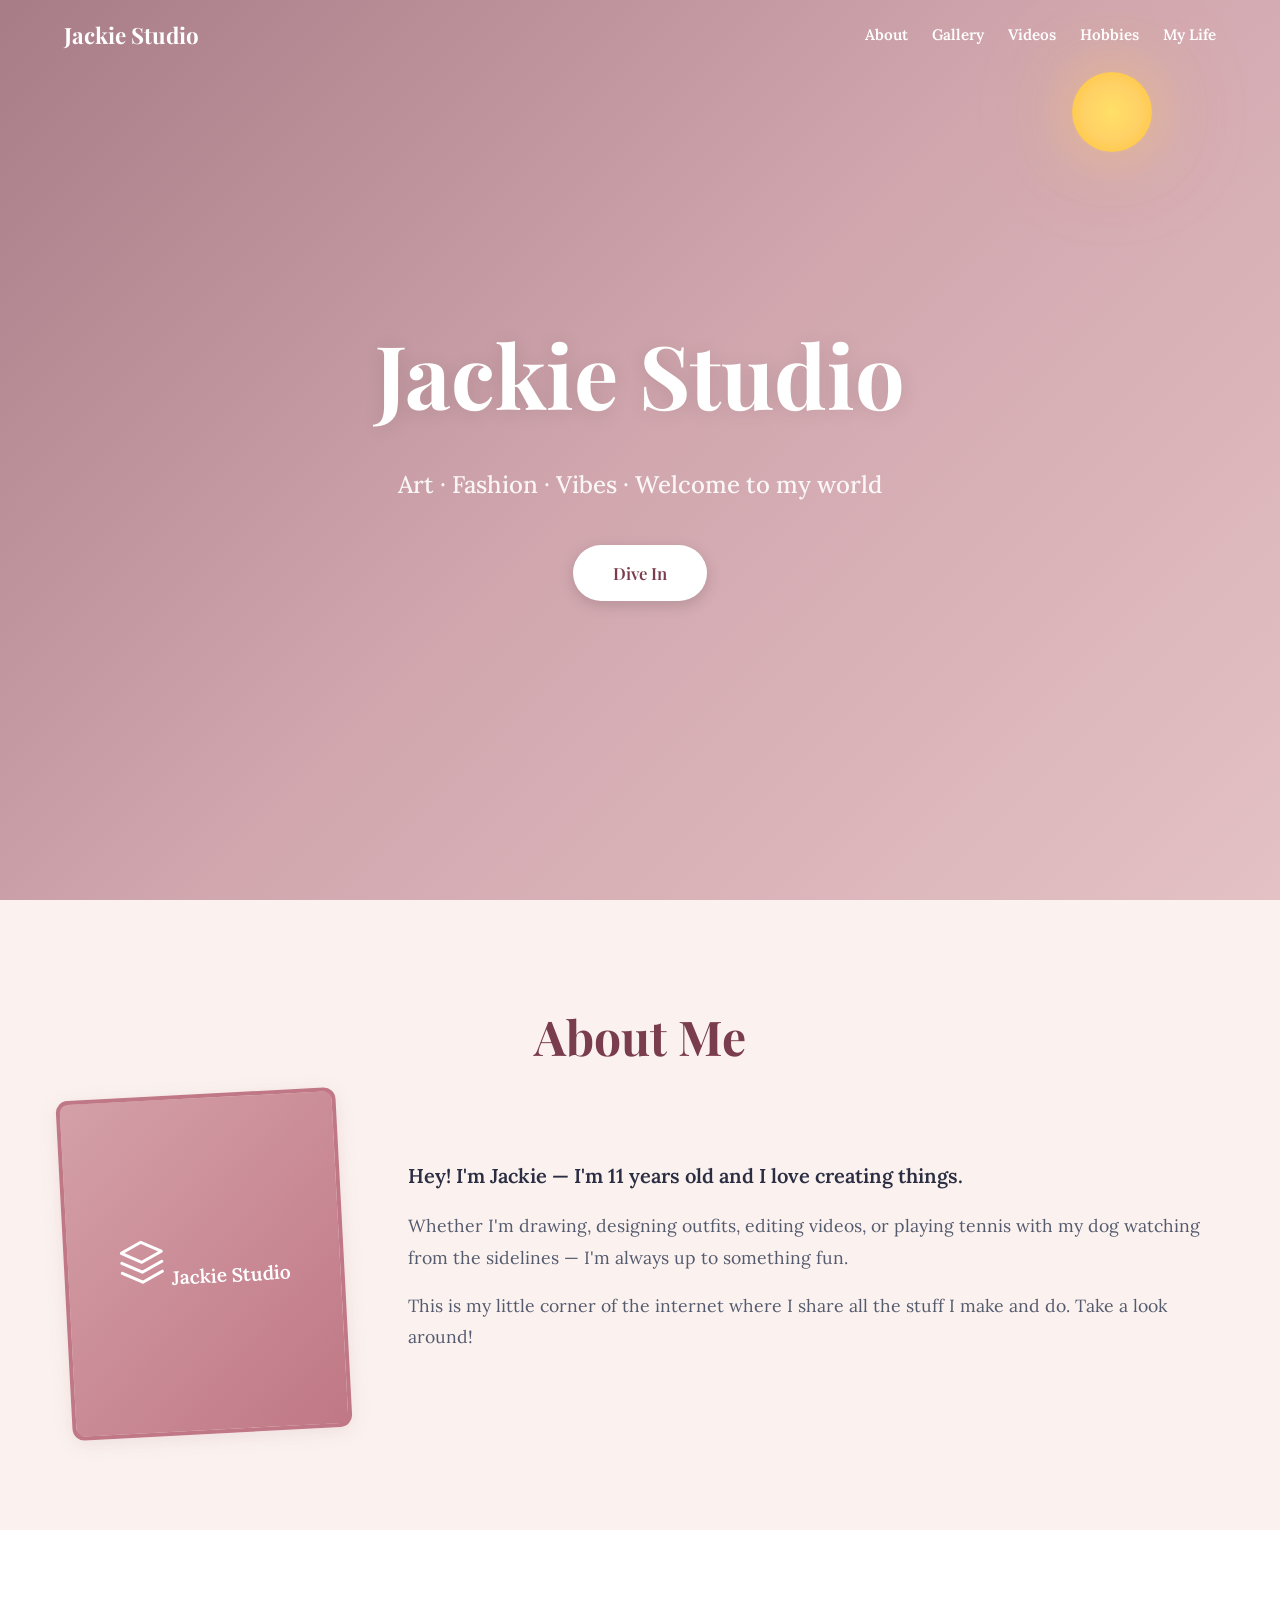
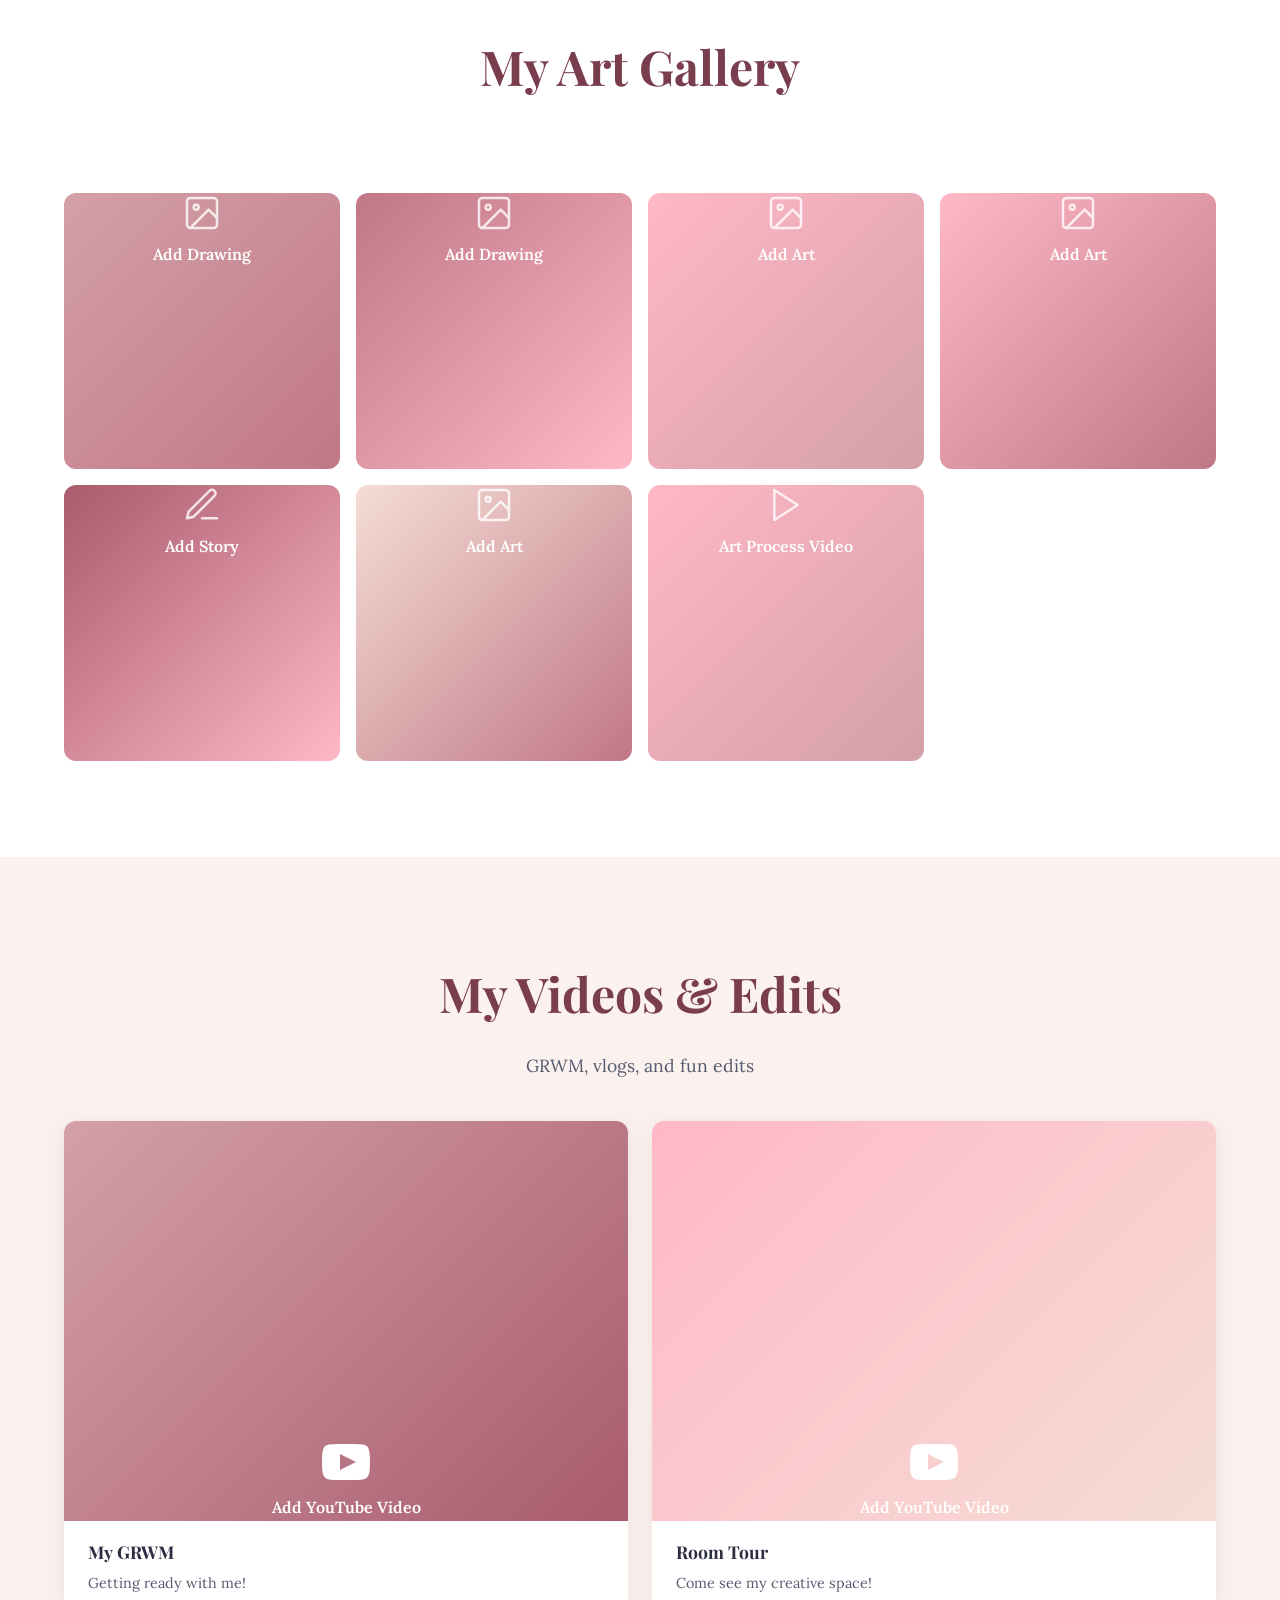
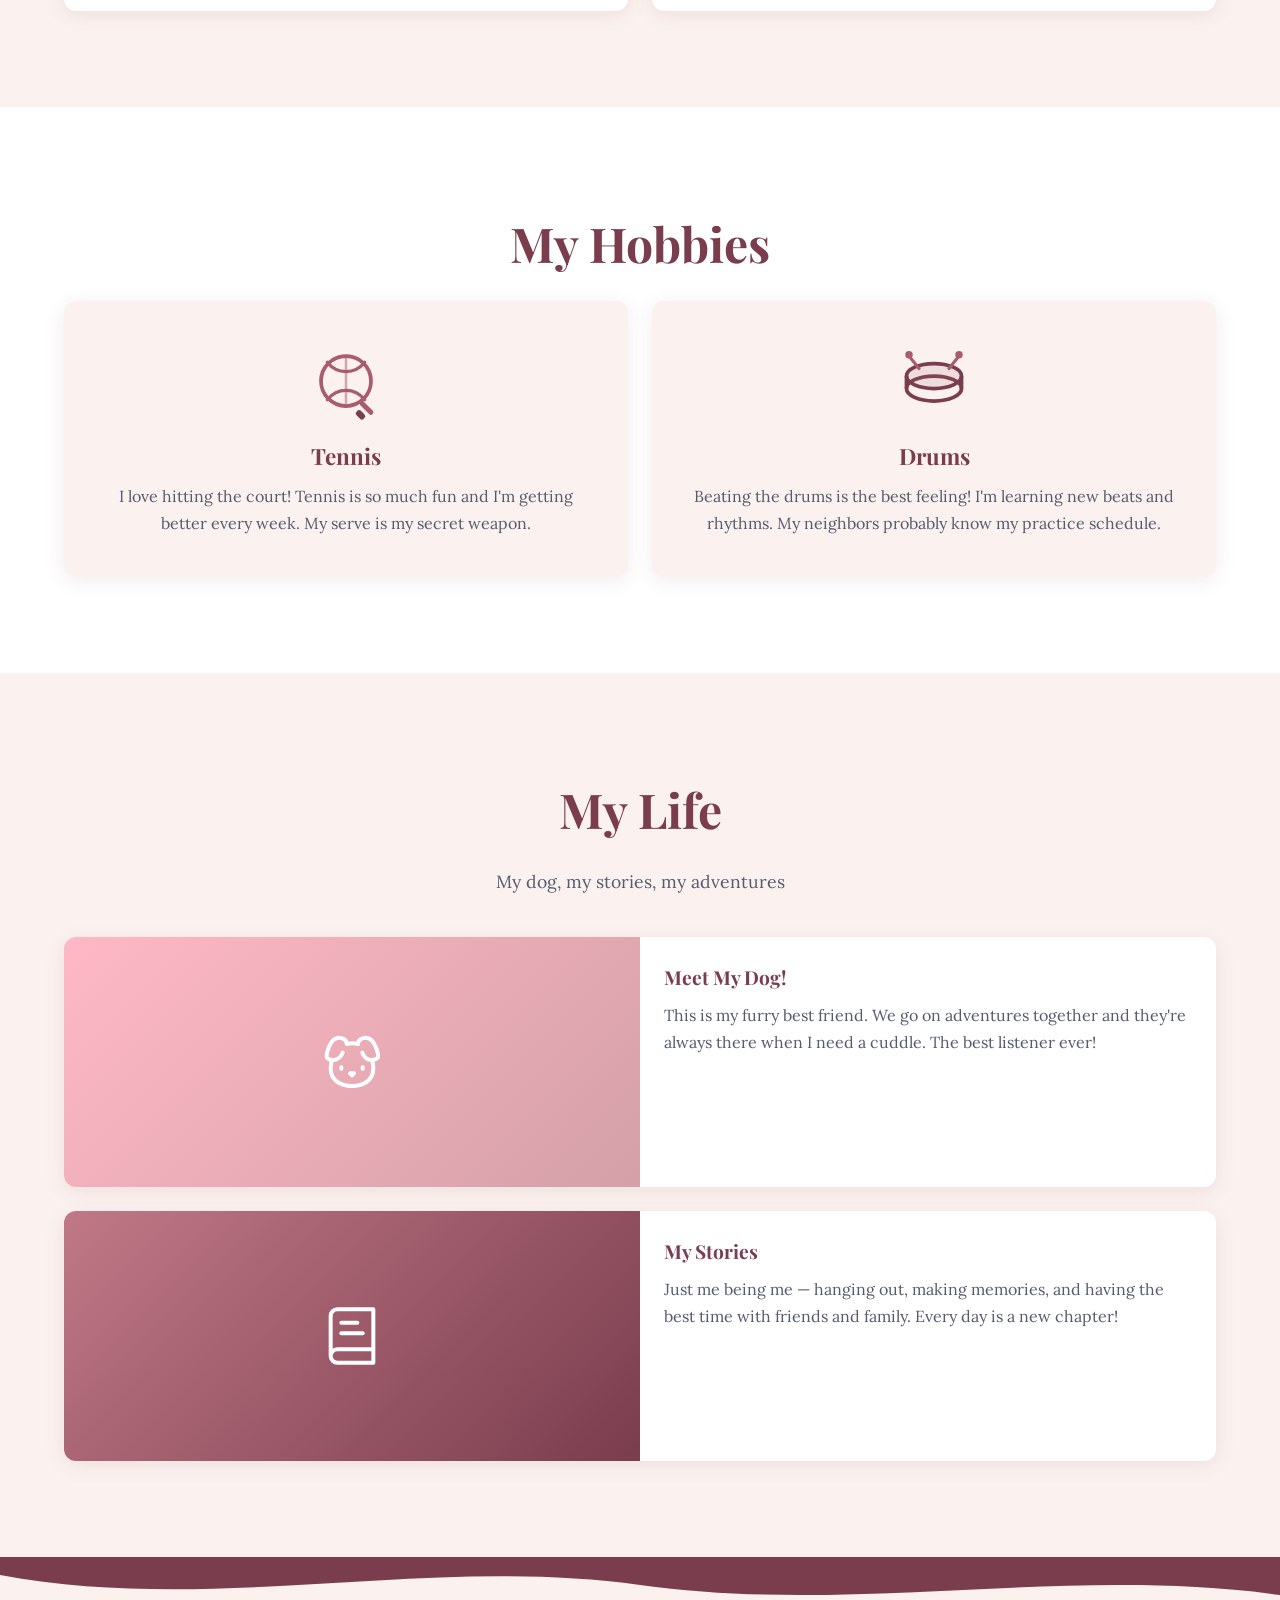
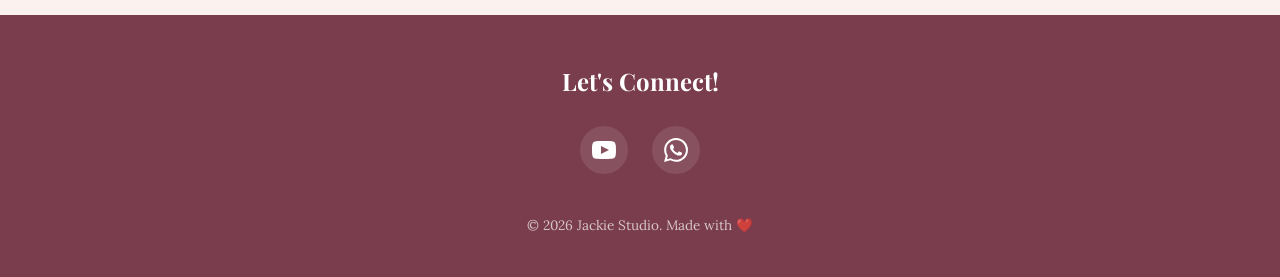
==== commit 492e2e3c: "Pink color palette + Pinterest hero background Shifted all colors from teal/ocean to rose/pink tones" ====
--- a/index.html
+++ b/index.html
@@ -15,7 +15,7 @@
   <link rel="stylesheet" href="css/style.css">
 
   <!-- Favicon (placeholder) -->
-  <link rel="icon" href="data:image/svg+xml,<svg xmlns='http://www.w3.org/2000/svg' viewBox='0 0 100 100'><text y='.9em' font-size='90'>🌊</text></svg>">
+  <link rel="icon" href="data:image/svg+xml,<svg xmlns='http://www.w3.org/2000/svg' viewBox='0 0 100 100'><text y='.9em' font-size='90'>🌸</text></svg>">
 </head>
 <body>
 
@@ -110,7 +110,7 @@
           </div>
         </div>
         <!-- Gallery Item 2 -->
-        <div class="gallery-item animate-on-scroll" style="background: linear-gradient(135deg, #77ACA2, #FFCEC2);">
+        <div class="gallery-item animate-on-scroll" style="background: linear-gradient(135deg, #C07886, #FFB8C6);">
           <div class="gallery-placeholder">
             <svg viewBox="0 0 24 24" fill="none" stroke="currentColor" stroke-width="1.5" stroke-linecap="round" stroke-linejoin="round">
               <rect x="3" y="3" width="18" height="18" rx="2" ry="2"/>
@@ -125,7 +125,7 @@
           </div>
         </div>
         <!-- Gallery Item 3 -->
-        <div class="gallery-item animate-on-scroll" style="background: linear-gradient(135deg, #FFCEC2, #9FBFB5);">
+        <div class="gallery-item animate-on-scroll" style="background: linear-gradient(135deg, #FFB8C6, #D4A0A7);">
           <div class="gallery-placeholder">
             <svg viewBox="0 0 24 24" fill="none" stroke="currentColor" stroke-width="1.5" stroke-linecap="round" stroke-linejoin="round">
               <rect x="3" y="3" width="18" height="18" rx="2" ry="2"/>
@@ -140,7 +140,7 @@
           </div>
         </div>
         <!-- Gallery Item 4 -->
-        <div class="gallery-item animate-on-scroll" style="background: linear-gradient(135deg, #FFCEC2, #77ACA2);">
+        <div class="gallery-item animate-on-scroll" style="background: linear-gradient(135deg, #FFB8C6, #C07886);">
           <div class="gallery-placeholder">
             <svg viewBox="0 0 24 24" fill="none" stroke="currentColor" stroke-width="1.5" stroke-linecap="round" stroke-linejoin="round">
               <rect x="3" y="3" width="18" height="18" rx="2" ry="2"/>
@@ -155,7 +155,7 @@
           </div>
         </div>
         <!-- Gallery Item 5 -->
-        <div class="gallery-item animate-on-scroll" style="background: linear-gradient(135deg, #468189, #FFCEC2);">
+        <div class="gallery-item animate-on-scroll" style="background: linear-gradient(135deg, #A85C6E, #FFB8C6);">
           <div class="gallery-placeholder">
             <svg viewBox="0 0 24 24" fill="none" stroke="currentColor" stroke-width="1.5" stroke-linecap="round" stroke-linejoin="round">
               <path d="M12 20h9"/>
@@ -169,7 +169,7 @@
           </div>
         </div>
         <!-- Gallery Item 6: Art Video -->
-        <div class="gallery-item animate-on-scroll" style="background: linear-gradient(135deg, #F4E9CD, #77ACA2);">
+        <div class="gallery-item animate-on-scroll" style="background: linear-gradient(135deg, #F5DDD5, #C07886);">
           <div class="gallery-placeholder">
             <svg viewBox="0 0 24 24" fill="none" stroke="currentColor" stroke-width="1.5" stroke-linecap="round" stroke-linejoin="round">
               <rect x="3" y="3" width="18" height="18" rx="2" ry="2"/>
@@ -184,7 +184,7 @@
           </div>
         </div>
         <!-- Gallery Item 7: Art Process Video -->
-        <div class="gallery-item animate-on-scroll" style="background: linear-gradient(135deg, #FFCEC2, #9FBFB5);">
+        <div class="gallery-item animate-on-scroll" style="background: linear-gradient(135deg, #FFB8C6, #D4A0A7);">
           <div class="gallery-placeholder">
             <svg viewBox="0 0 24 24" fill="none" stroke="currentColor" stroke-width="1.5" stroke-linecap="round" stroke-linejoin="round">
               <polygon points="5 3 19 12 5 21 5 3"/>
@@ -234,7 +234,7 @@
         </div>
         <!-- Video 2 -->
         <div class="video-card animate-on-scroll">
-          <div class="video-embed" style="background: linear-gradient(135deg, #FFCEC2, #F4E9CD);">
+          <div class="video-embed" style="background: linear-gradient(135deg, #FFB8C6, #F5DDD5);">
             <div class="video-placeholder">
               <svg viewBox="0 0 24 24" fill="currentColor">
                 <path d="M19.615 3.184c-3.604-.246-11.631-.245-15.23 0-3.897.266-4.356 2.62-4.385 8.816.029 6.185.484 8.549 4.385 8.816 3.6.245 11.626.246 15.23 0 3.897-.266 4.356-2.62 4.385-8.816-.029-6.185-.484-8.549-4.385-8.816zm-10.615 12.816v-8l8 3.993-8 4.007z"/>
@@ -260,12 +260,12 @@
         <div class="hobby-card animate-on-scroll">
           <div class="hobby-icon">
             <svg viewBox="0 0 64 64" fill="none" xmlns="http://www.w3.org/2000/svg">
-              <circle cx="32" cy="32" r="20" stroke="#468189" stroke-width="3"/>
-              <path d="M17 17c8 10 22 10 30 0" stroke="#468189" stroke-width="2.5" stroke-linecap="round"/>
-              <path d="M17 47c8-10 22-10 30 0" stroke="#468189" stroke-width="2.5" stroke-linecap="round"/>
-              <line x1="32" y1="12" x2="32" y2="52" stroke="#468189" stroke-width="2" opacity="0.5"/>
-              <rect x="42" y="50" width="4" height="14" rx="2" fill="#468189" transform="rotate(-45 42 50)"/>
-              <rect x="39" y="58" width="5" height="8" rx="2" fill="#2D5F65" transform="rotate(-45 39 58)"/>
+              <circle cx="32" cy="32" r="20" stroke="#A85C6E" stroke-width="3"/>
+              <path d="M17 17c8 10 22 10 30 0" stroke="#A85C6E" stroke-width="2.5" stroke-linecap="round"/>
+              <path d="M17 47c8-10 22-10 30 0" stroke="#A85C6E" stroke-width="2.5" stroke-linecap="round"/>
+              <line x1="32" y1="12" x2="32" y2="52" stroke="#A85C6E" stroke-width="2" opacity="0.5"/>
+              <rect x="42" y="50" width="4" height="14" rx="2" fill="#A85C6E" transform="rotate(-45 42 50)"/>
+              <rect x="39" y="58" width="5" height="8" rx="2" fill="#7A3D4E" transform="rotate(-45 39 58)"/>
             </svg>
           </div>
           <h3>Tennis</h3>
@@ -275,14 +275,14 @@
         <div class="hobby-card animate-on-scroll">
           <div class="hobby-icon">
             <svg viewBox="0 0 64 64" fill="none" xmlns="http://www.w3.org/2000/svg">
-              <ellipse cx="32" cy="38" rx="22" ry="10" stroke="#2D5F65" stroke-width="3"/>
-              <line x1="10" y1="38" x2="10" y2="28" stroke="#2D5F65" stroke-width="3"/>
-              <line x1="54" y1="38" x2="54" y2="28" stroke="#2D5F65" stroke-width="3"/>
-              <ellipse cx="32" cy="28" rx="22" ry="10" stroke="#2D5F65" stroke-width="3" fill="rgba(70,129,137,0.15)"/>
-              <line x1="20" y1="22" x2="12" y2="12" stroke="#468189" stroke-width="2.5" stroke-linecap="round"/>
-              <line x1="44" y1="22" x2="52" y2="12" stroke="#468189" stroke-width="2.5" stroke-linecap="round"/>
-              <circle cx="12" cy="11" r="3" fill="#468189"/>
-              <circle cx="52" cy="11" r="3" fill="#468189"/>
+              <ellipse cx="32" cy="38" rx="22" ry="10" stroke="#7A3D4E" stroke-width="3"/>
+              <line x1="10" y1="38" x2="10" y2="28" stroke="#7A3D4E" stroke-width="3"/>
+              <line x1="54" y1="38" x2="54" y2="28" stroke="#7A3D4E" stroke-width="3"/>
+              <ellipse cx="32" cy="28" rx="22" ry="10" stroke="#7A3D4E" stroke-width="3" fill="rgba(168,92,110,0.15)"/>
+              <line x1="20" y1="22" x2="12" y2="12" stroke="#A85C6E" stroke-width="2.5" stroke-linecap="round"/>
+              <line x1="44" y1="22" x2="52" y2="12" stroke="#A85C6E" stroke-width="2.5" stroke-linecap="round"/>
+              <circle cx="12" cy="11" r="3" fill="#A85C6E"/>
+              <circle cx="52" cy="11" r="3" fill="#A85C6E"/>
             </svg>
           </div>
           <h3>Drums</h3>
@@ -317,7 +317,7 @@
         </div>
         <!-- Stories Card -->
         <div class="personal-card animate-on-scroll">
-          <div class="personal-card-image" style="background: linear-gradient(135deg, #77ACA2, #2D5F65);">
+          <div class="personal-card-image" style="background: linear-gradient(135deg, #C07886, #7A3D4E);">
             <svg width="64" height="64" viewBox="0 0 24 24" fill="none" stroke="currentColor" stroke-width="1.5" stroke-linecap="round" stroke-linejoin="round">
               <path d="M4 19.5v-15A2.5 2.5 0 0 1 6.5 2H20v20H6.5a2.5 2.5 0 0 1 0-5H20"/>
               <path d="M8 7h6"/>
--- a/css/style.css
+++ b/css/style.css
@@ -4,15 +4,15 @@
 
 /* --- Design Tokens --- */
 :root {
-  --color-sky: #9FBFB5;
-  --color-ocean-light: #77ACA2;
-  --color-ocean: #468189;
-  --color-ocean-deep: #2D5F65;
-
-  --color-sand: #F4E9CD;
-  --color-sand-light: #FBF7ED;
-  --color-shell: #FFCEC2;
-  --color-coral: #FFCEC2;
+  --color-sky: #D4A0A7;
+  --color-ocean-light: #C07886;
+  --color-ocean: #A85C6E;
+  --color-ocean-deep: #7A3D4E;
+
+  --color-sand: #F5DDD5;
+  --color-sand-light: #FBF2EF;
+  --color-shell: #FFB8C6;
+  --color-coral: #FF8FA3;
 
   --color-white: #FFFFFF;
   --color-text: #2B2D42;
@@ -29,8 +29,8 @@
   --space-2xl: 6rem;
 
   --radius: 12px;
-  --shadow-card: 0 4px 20px rgba(0, 119, 182, 0.1);
-  --shadow-card-hover: 0 8px 30px rgba(0, 119, 182, 0.18);
+  --shadow-card: 0 4px 20px rgba(122, 61, 78, 0.1);
+  --shadow-card-hover: 0 8px 30px rgba(122, 61, 78, 0.18);
   --transition: 0.3s ease;
 }
 
@@ -204,13 +204,21 @@
   align-items: center;
   justify-content: center;
   position: relative;
-  background: linear-gradient(135deg, var(--color-sky) 0%, var(--color-ocean) 50%, var(--color-ocean-deep) 100%);
+  background: url('https://i.pinimg.com/1200x/a2/42/04/a242047094fdaa33068d6246f000f300.jpg') center center / cover no-repeat;
   overflow: hidden;
+}
+
+.hero::before {
+  content: '';
+  position: absolute;
+  inset: 0;
+  background: linear-gradient(135deg, rgba(122, 61, 78, 0.65) 0%, rgba(168, 92, 110, 0.5) 50%, rgba(192, 120, 134, 0.4) 100%);
+  z-index: 1;
 }
 
 .hero-content {
   text-align: center;
-  z-index: 2;
+  z-index: 3;
   padding: 0 var(--space-md);
 }
 
@@ -273,7 +281,7 @@
   bottom: -2px;
   left: 0;
   width: 100%;
-  z-index: 1;
+  z-index: 2;
 }
 
 .wave {
@@ -388,7 +396,7 @@
   bottom: 0;
   left: 0;
   right: 0;
-  background: linear-gradient(transparent, rgba(0, 119, 182, 0.85));
+  background: linear-gradient(transparent, rgba(122, 61, 78, 0.85));
   padding: var(--space-md);
   opacity: 0;
   transform: translateY(10px);
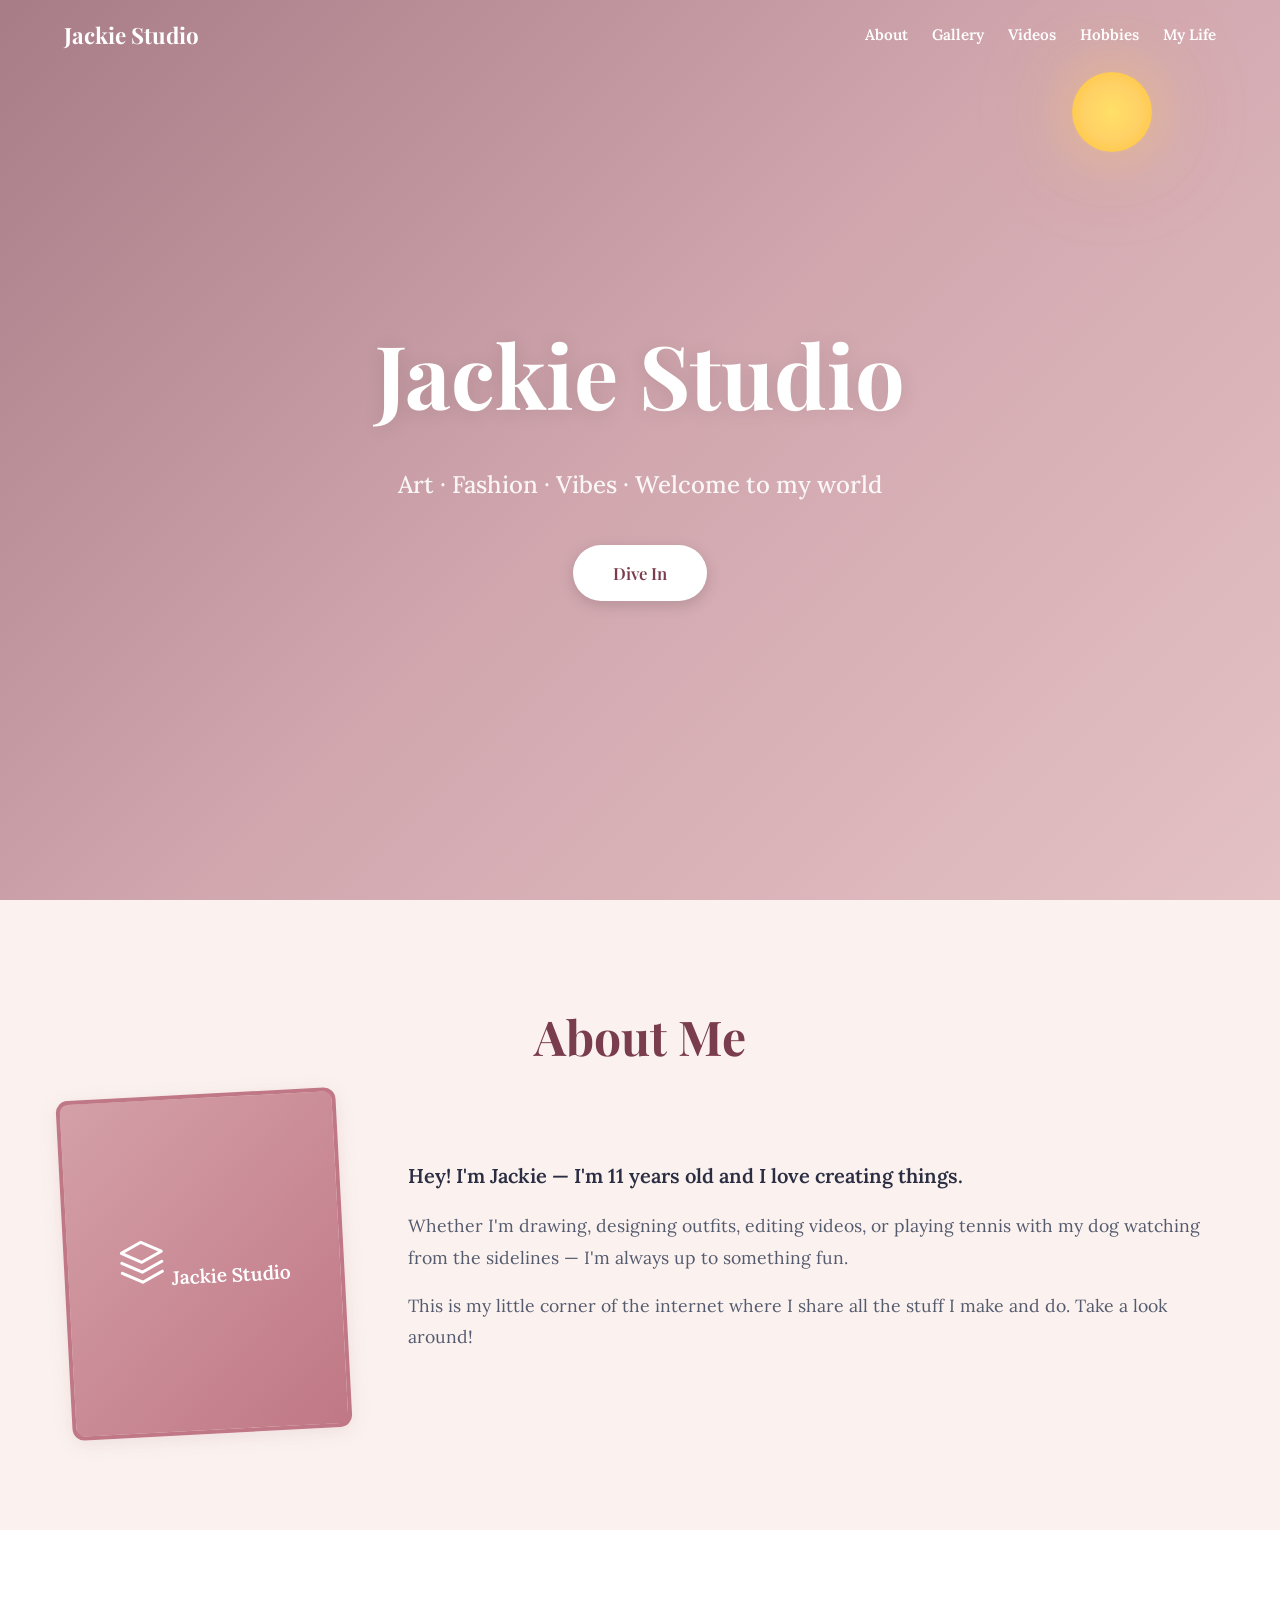
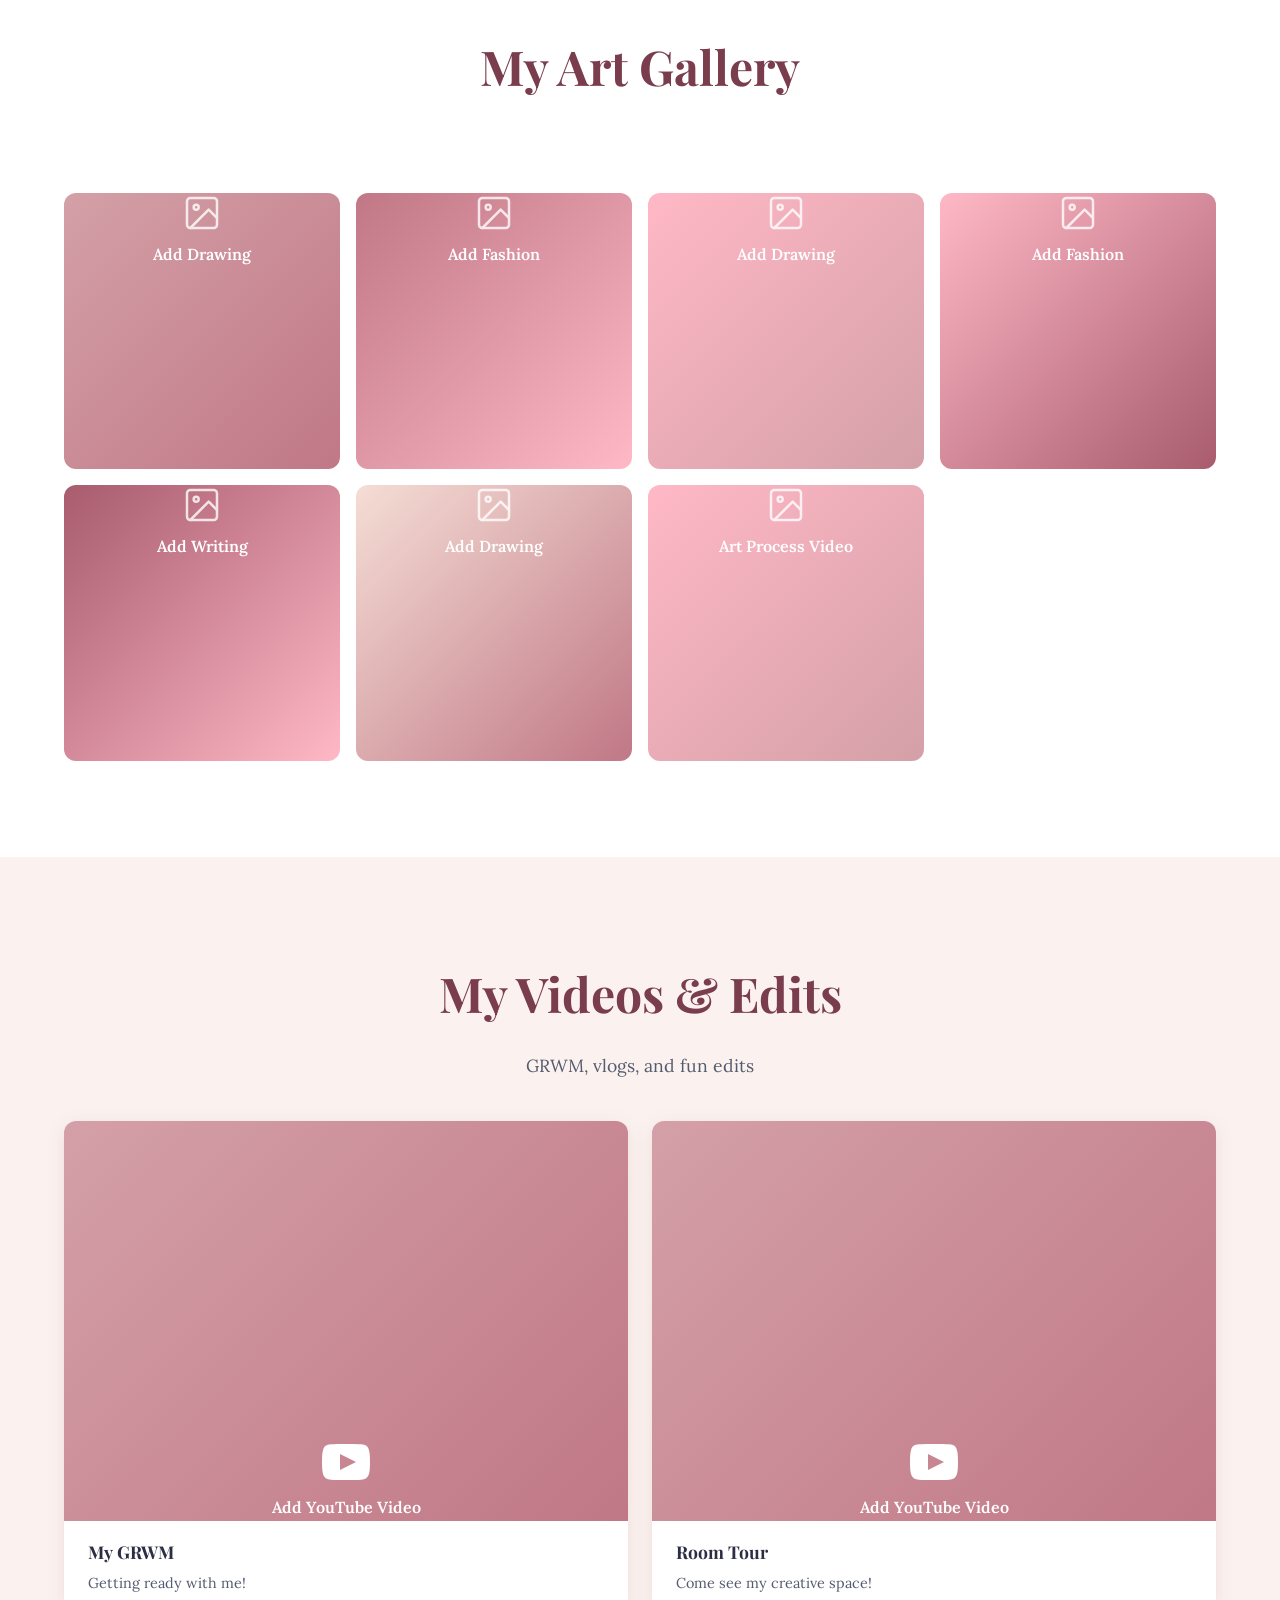
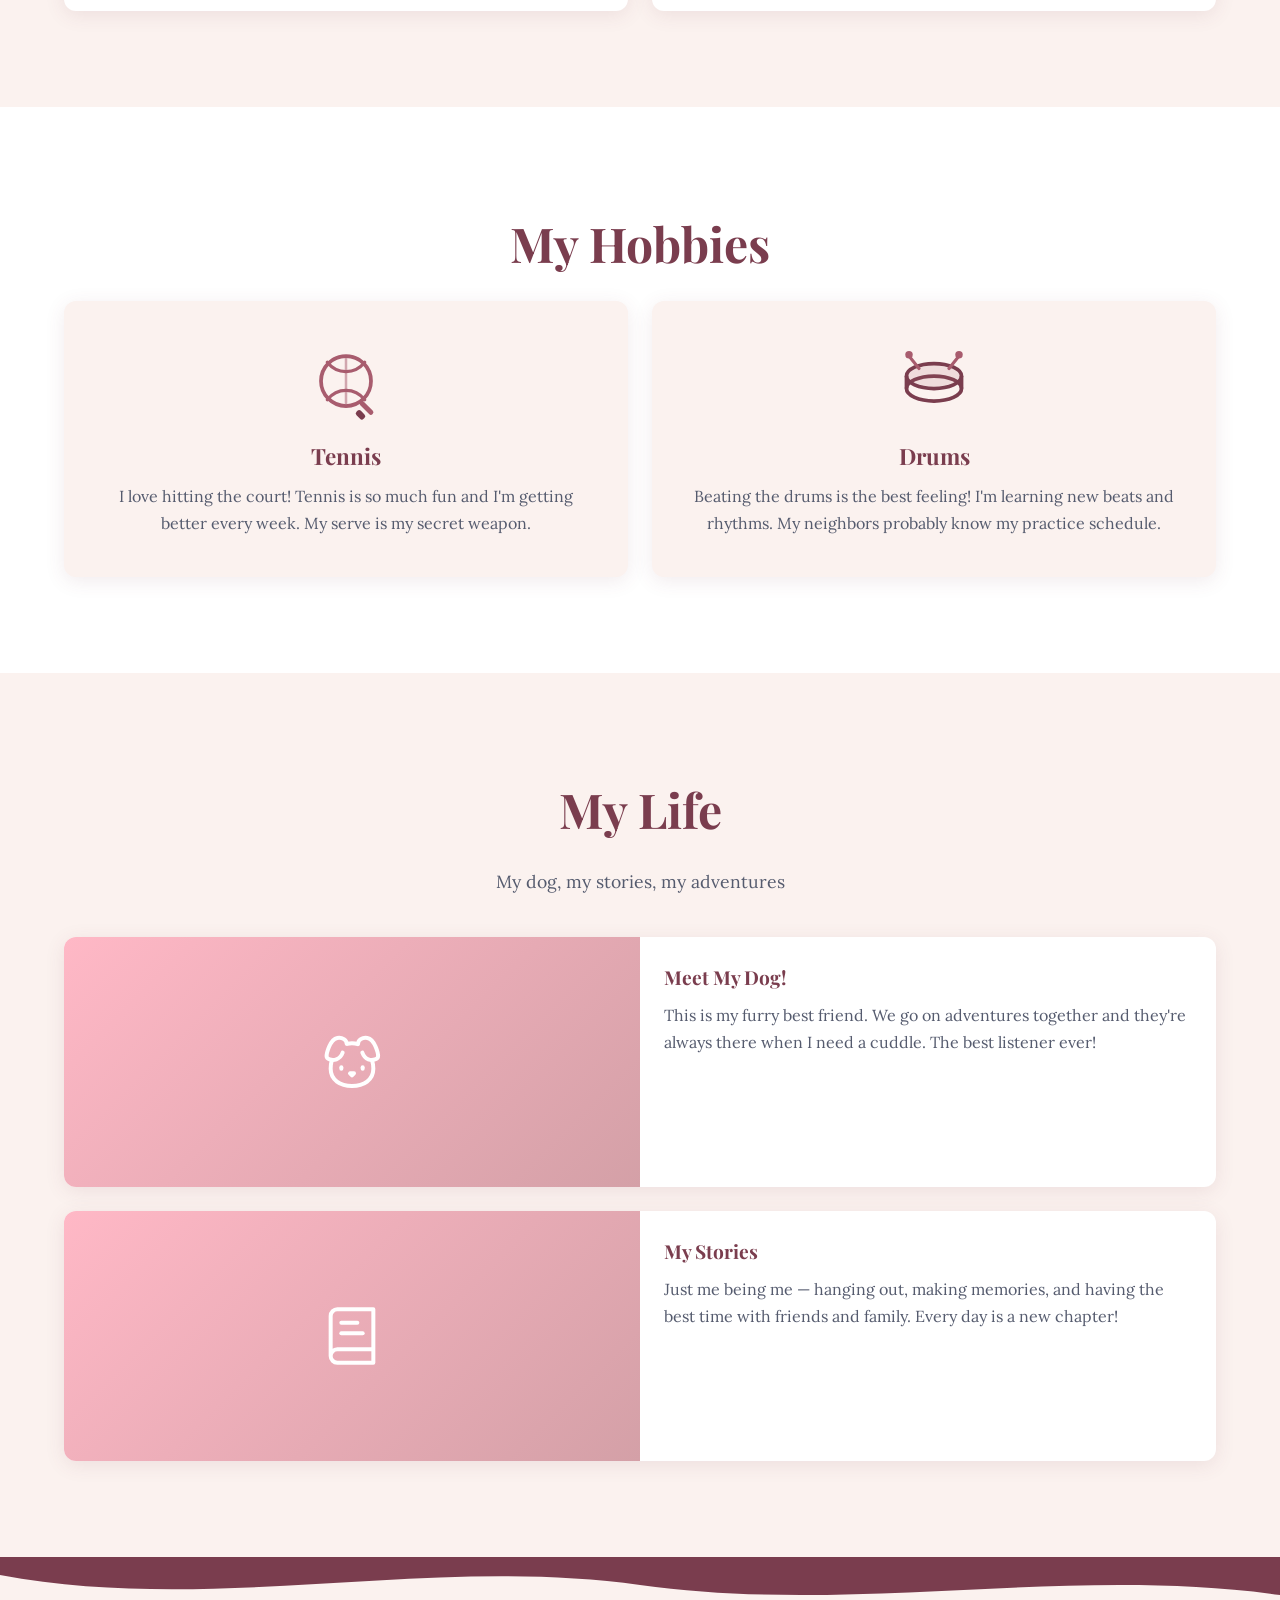
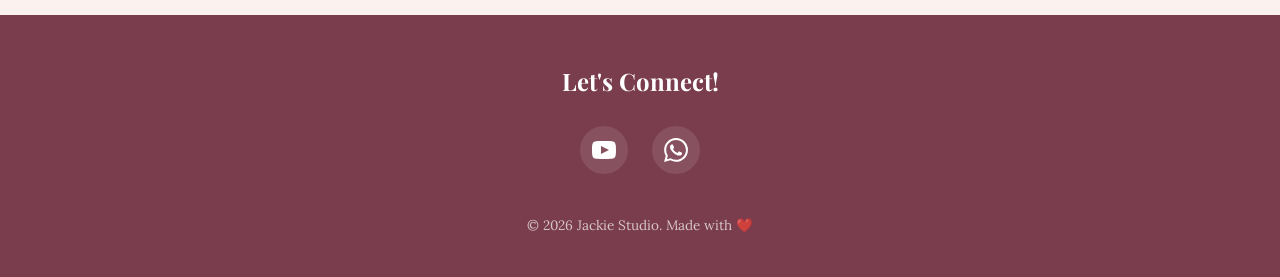
==== commit ff667518: "Add admin panel for editing site content from phone/iPad - Dynamic content loaded from data/content." ====
--- a/index.html
+++ b/index.html
@@ -79,10 +79,7 @@
             </div>
           </div>
         </div>
-        <div class="about-text animate-on-scroll">
-          <p>Hey! I'm Jackie — I'm 11 years old and I love creating things.</p>
-          <p>Whether I'm drawing, designing outfits, editing videos, or playing tennis with my dog watching from the sidelines — I'm always up to something fun.</p>
-          <p>This is my little corner of the internet where I share all the stuff I make and do. Take a look around!</p>
+        <div class="about-text animate-on-scroll" id="about-container">
         </div>
       </div>
     </div>
@@ -93,109 +90,7 @@
     <div class="container">
       <h2 class="section-title animate-on-scroll">My Art Gallery</h2>
       <p class="section-subtitle animate-on-scroll">Drawings, fashion designs, and creative stuff</p>
-      <div class="gallery-grid">
-        <!-- Gallery Item 1 -->
-        <div class="gallery-item animate-on-scroll">
-          <div class="gallery-placeholder">
-            <svg viewBox="0 0 24 24" fill="none" stroke="currentColor" stroke-width="1.5" stroke-linecap="round" stroke-linejoin="round">
-              <rect x="3" y="3" width="18" height="18" rx="2" ry="2"/>
-              <circle cx="8.5" cy="8.5" r="1.5"/>
-              <polyline points="21 15 16 10 5 21"/>
-            </svg>
-            <span>Add Drawing</span>
-          </div>
-          <div class="gallery-overlay">
-            <span class="gallery-caption">My Drawing</span>
-            <span class="gallery-category">Drawing</span>
-          </div>
-        </div>
-        <!-- Gallery Item 2 -->
-        <div class="gallery-item animate-on-scroll" style="background: linear-gradient(135deg, #C07886, #FFB8C6);">
-          <div class="gallery-placeholder">
-            <svg viewBox="0 0 24 24" fill="none" stroke="currentColor" stroke-width="1.5" stroke-linecap="round" stroke-linejoin="round">
-              <rect x="3" y="3" width="18" height="18" rx="2" ry="2"/>
-              <circle cx="8.5" cy="8.5" r="1.5"/>
-              <polyline points="21 15 16 10 5 21"/>
-            </svg>
-            <span>Add Drawing</span>
-          </div>
-          <div class="gallery-overlay">
-            <span class="gallery-caption">Fashion Design</span>
-            <span class="gallery-category">Fashion</span>
-          </div>
-        </div>
-        <!-- Gallery Item 3 -->
-        <div class="gallery-item animate-on-scroll" style="background: linear-gradient(135deg, #FFB8C6, #D4A0A7);">
-          <div class="gallery-placeholder">
-            <svg viewBox="0 0 24 24" fill="none" stroke="currentColor" stroke-width="1.5" stroke-linecap="round" stroke-linejoin="round">
-              <rect x="3" y="3" width="18" height="18" rx="2" ry="2"/>
-              <circle cx="8.5" cy="8.5" r="1.5"/>
-              <polyline points="21 15 16 10 5 21"/>
-            </svg>
-            <span>Add Art</span>
-          </div>
-          <div class="gallery-overlay">
-            <span class="gallery-caption">Sketch</span>
-            <span class="gallery-category">Drawing</span>
-          </div>
-        </div>
-        <!-- Gallery Item 4 -->
-        <div class="gallery-item animate-on-scroll" style="background: linear-gradient(135deg, #FFB8C6, #C07886);">
-          <div class="gallery-placeholder">
-            <svg viewBox="0 0 24 24" fill="none" stroke="currentColor" stroke-width="1.5" stroke-linecap="round" stroke-linejoin="round">
-              <rect x="3" y="3" width="18" height="18" rx="2" ry="2"/>
-              <circle cx="8.5" cy="8.5" r="1.5"/>
-              <polyline points="21 15 16 10 5 21"/>
-            </svg>
-            <span>Add Art</span>
-          </div>
-          <div class="gallery-overlay">
-            <span class="gallery-caption">Outfit Design</span>
-            <span class="gallery-category">Fashion</span>
-          </div>
-        </div>
-        <!-- Gallery Item 5 -->
-        <div class="gallery-item animate-on-scroll" style="background: linear-gradient(135deg, #A85C6E, #FFB8C6);">
-          <div class="gallery-placeholder">
-            <svg viewBox="0 0 24 24" fill="none" stroke="currentColor" stroke-width="1.5" stroke-linecap="round" stroke-linejoin="round">
-              <path d="M12 20h9"/>
-              <path d="M16.5 3.5a2.121 2.121 0 0 1 3 3L7 19l-4 1 1-4L16.5 3.5z"/>
-            </svg>
-            <span>Add Story</span>
-          </div>
-          <div class="gallery-overlay">
-            <span class="gallery-caption">Story Excerpt</span>
-            <span class="gallery-category">Writing</span>
-          </div>
-        </div>
-        <!-- Gallery Item 6: Art Video -->
-        <div class="gallery-item animate-on-scroll" style="background: linear-gradient(135deg, #F5DDD5, #C07886);">
-          <div class="gallery-placeholder">
-            <svg viewBox="0 0 24 24" fill="none" stroke="currentColor" stroke-width="1.5" stroke-linecap="round" stroke-linejoin="round">
-              <rect x="3" y="3" width="18" height="18" rx="2" ry="2"/>
-              <circle cx="8.5" cy="8.5" r="1.5"/>
-              <polyline points="21 15 16 10 5 21"/>
-            </svg>
-            <span>Add Art</span>
-          </div>
-          <div class="gallery-overlay">
-            <span class="gallery-caption">More Art</span>
-            <span class="gallery-category">Drawing</span>
-          </div>
-        </div>
-        <!-- Gallery Item 7: Art Process Video -->
-        <div class="gallery-item animate-on-scroll" style="background: linear-gradient(135deg, #FFB8C6, #D4A0A7);">
-          <div class="gallery-placeholder">
-            <svg viewBox="0 0 24 24" fill="none" stroke="currentColor" stroke-width="1.5" stroke-linecap="round" stroke-linejoin="round">
-              <polygon points="5 3 19 12 5 21 5 3"/>
-            </svg>
-            <span>Art Process Video</span>
-          </div>
-          <div class="gallery-overlay">
-            <span class="gallery-caption">Art Process</span>
-            <span class="gallery-category">Video</span>
-          </div>
-        </div>
+      <div class="gallery-grid" id="gallery-container">
       </div>
     </div>
   </section>
@@ -216,37 +111,7 @@
     <div class="container">
       <h2 class="section-title animate-on-scroll">My Videos & Edits</h2>
       <p class="section-subtitle animate-on-scroll">GRWM, vlogs, and fun edits</p>
-      <div class="video-grid">
-        <!-- Video 1 -->
-        <div class="video-card animate-on-scroll">
-          <div class="video-embed">
-            <div class="video-placeholder">
-              <svg viewBox="0 0 24 24" fill="currentColor">
-                <path d="M19.615 3.184c-3.604-.246-11.631-.245-15.23 0-3.897.266-4.356 2.62-4.385 8.816.029 6.185.484 8.549 4.385 8.816 3.6.245 11.626.246 15.23 0 3.897-.266 4.356-2.62 4.385-8.816-.029-6.185-.484-8.549-4.385-8.816zm-10.615 12.816v-8l8 3.993-8 4.007z"/>
-              </svg>
-              <span>Add YouTube Video</span>
-            </div>
-          </div>
-          <div class="video-info">
-            <h3>My GRWM</h3>
-            <p>Getting ready with me!</p>
-          </div>
-        </div>
-        <!-- Video 2 -->
-        <div class="video-card animate-on-scroll">
-          <div class="video-embed" style="background: linear-gradient(135deg, #FFB8C6, #F5DDD5);">
-            <div class="video-placeholder">
-              <svg viewBox="0 0 24 24" fill="currentColor">
-                <path d="M19.615 3.184c-3.604-.246-11.631-.245-15.23 0-3.897.266-4.356 2.62-4.385 8.816.029 6.185.484 8.549 4.385 8.816 3.6.245 11.626.246 15.23 0 3.897-.266 4.356-2.62 4.385-8.816-.029-6.185-.484-8.549-4.385-8.816zm-10.615 12.816v-8l8 3.993-8 4.007z"/>
-              </svg>
-              <span>Add YouTube Video</span>
-            </div>
-          </div>
-          <div class="video-info">
-            <h3>Room Tour</h3>
-            <p>Come see my creative space!</p>
-          </div>
-        </div>
+      <div class="video-grid" id="videos-container">
       </div>
     </div>
   </section>
@@ -297,38 +162,7 @@
     <div class="container">
       <h2 class="section-title animate-on-scroll">My Life</h2>
       <p class="section-subtitle animate-on-scroll">My dog, my stories, my adventures</p>
-      <div class="personal-grid">
-        <!-- Dog Card -->
-        <div class="personal-card animate-on-scroll">
-          <div class="personal-card-image">
-            <svg width="64" height="64" viewBox="0 0 24 24" fill="none" stroke="currentColor" stroke-width="1.5" stroke-linecap="round" stroke-linejoin="round">
-              <path d="M10 5.172C10 3.782 8.423 2.679 6.5 3c-2.823.47-4.113 6.006-4 7 .08.703 1.725 1.722 3.656 1 1.261-.472 1.96-1.45 2.344-2.5"/>
-              <path d="M14.267 5.172c0-1.39 1.577-2.493 3.5-2.172 2.823.47 4.113 6.006 4 7-.08.703-1.725 1.722-3.656 1-1.261-.472-1.855-1.45-2.239-2.5"/>
-              <path d="M8 14v.5"/>
-              <path d="M16 14v.5"/>
-              <path d="M11.25 16.25h1.5L12 17l-.75-.75z"/>
-              <path d="M4.42 11.247A13.152 13.152 0 0 0 4 14.556C4 18.728 7.582 21 12 21s8-2.272 8-6.444c0-1.061-.162-2.2-.493-3.309m-9.243-6.082A8.801 8.801 0 0 1 12 5c.78 0 1.5.108 2.161.306"/>
-            </svg>
-          </div>
-          <div class="personal-card-content">
-            <h3>Meet My Dog!</h3>
-            <p>This is my furry best friend. We go on adventures together and they're always there when I need a cuddle. The best listener ever!</p>
-          </div>
-        </div>
-        <!-- Stories Card -->
-        <div class="personal-card animate-on-scroll">
-          <div class="personal-card-image" style="background: linear-gradient(135deg, #C07886, #7A3D4E);">
-            <svg width="64" height="64" viewBox="0 0 24 24" fill="none" stroke="currentColor" stroke-width="1.5" stroke-linecap="round" stroke-linejoin="round">
-              <path d="M4 19.5v-15A2.5 2.5 0 0 1 6.5 2H20v20H6.5a2.5 2.5 0 0 1 0-5H20"/>
-              <path d="M8 7h6"/>
-              <path d="M8 11h8"/>
-            </svg>
-          </div>
-          <div class="personal-card-content">
-            <h3>My Stories</h3>
-            <p>Just me being me — hanging out, making memories, and having the best time with friends and family. Every day is a new chapter!</p>
-          </div>
-        </div>
+      <div class="personal-grid" id="personal-container">
       </div>
     </div>
   </section>
@@ -357,6 +191,12 @@
   </footer>
 
   <!-- Scripts -->
+  <script src="js/content-loader.js"></script>
+  <script>
+    document.addEventListener('DOMContentLoaded', function () {
+      if (typeof loadContent === 'function') loadContent();
+    });
+  </script>
   <script src="js/main.js"></script>
 </body>
 </html>
